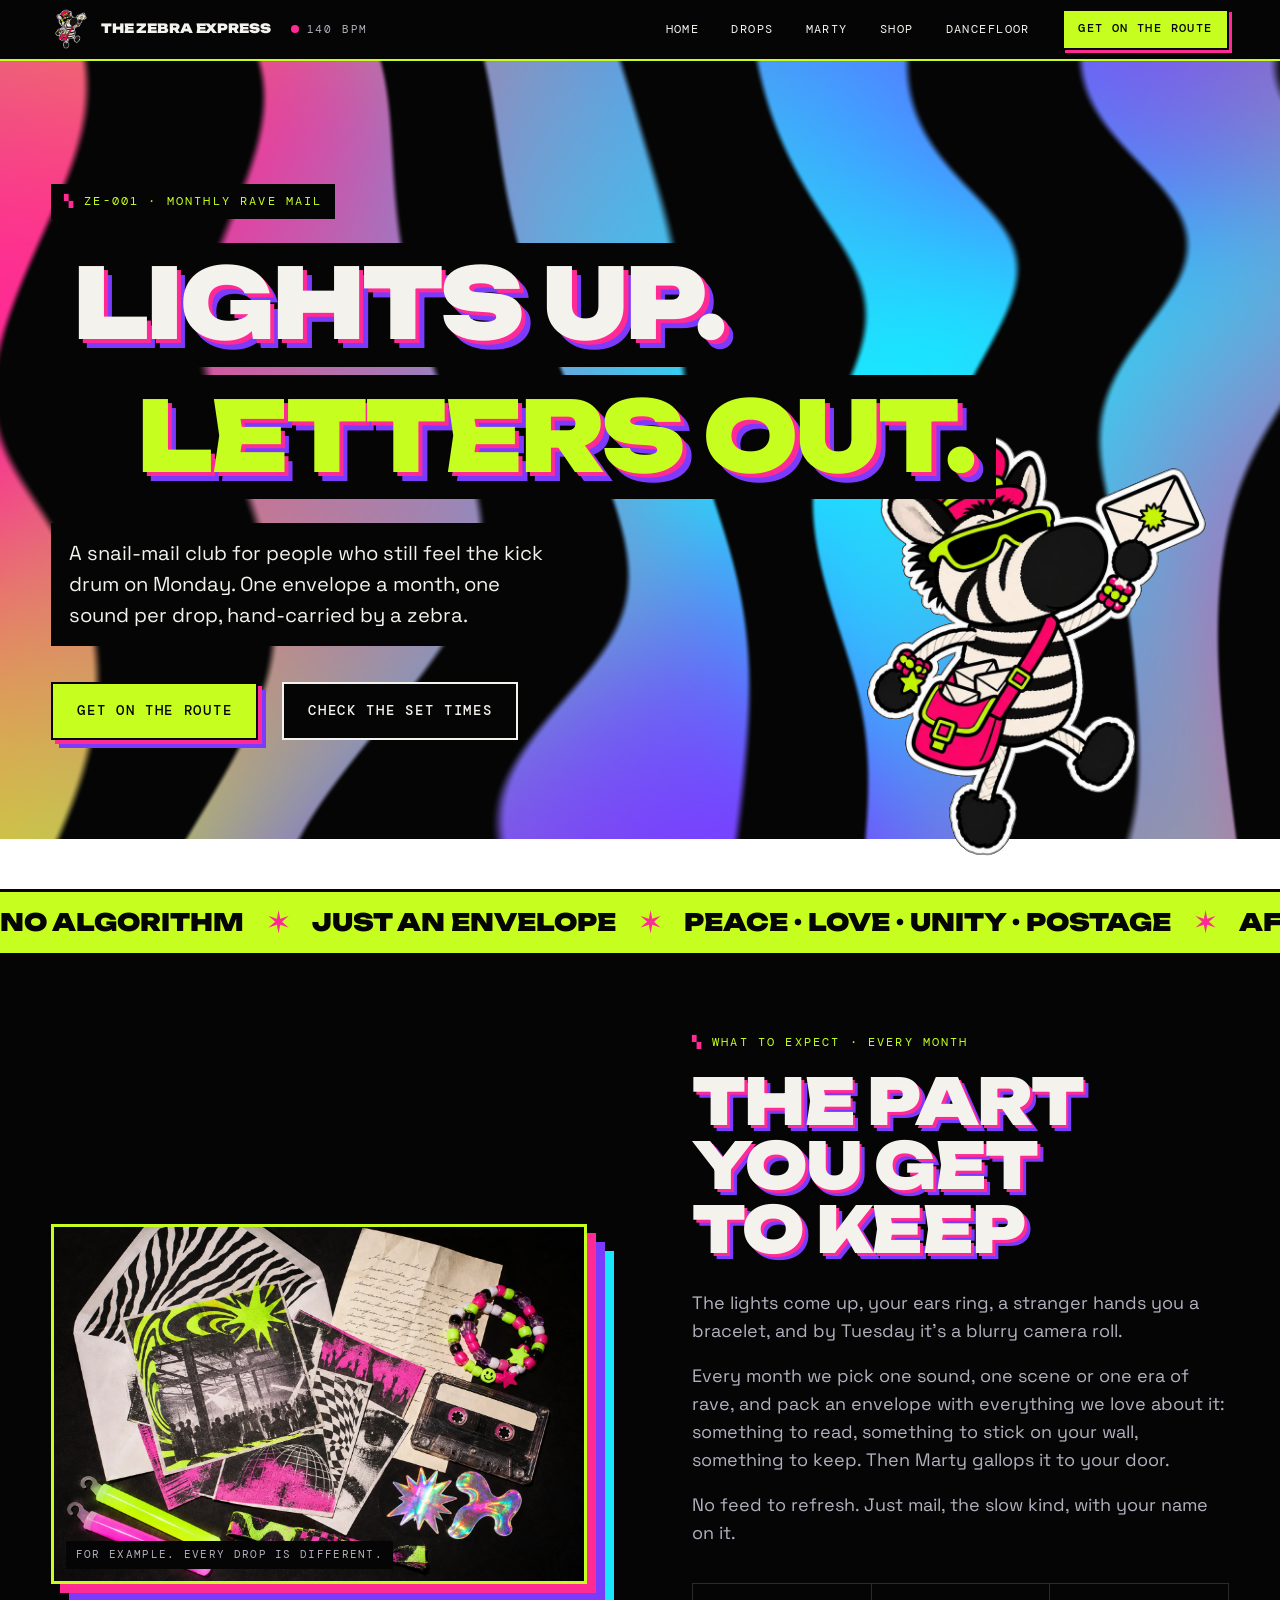
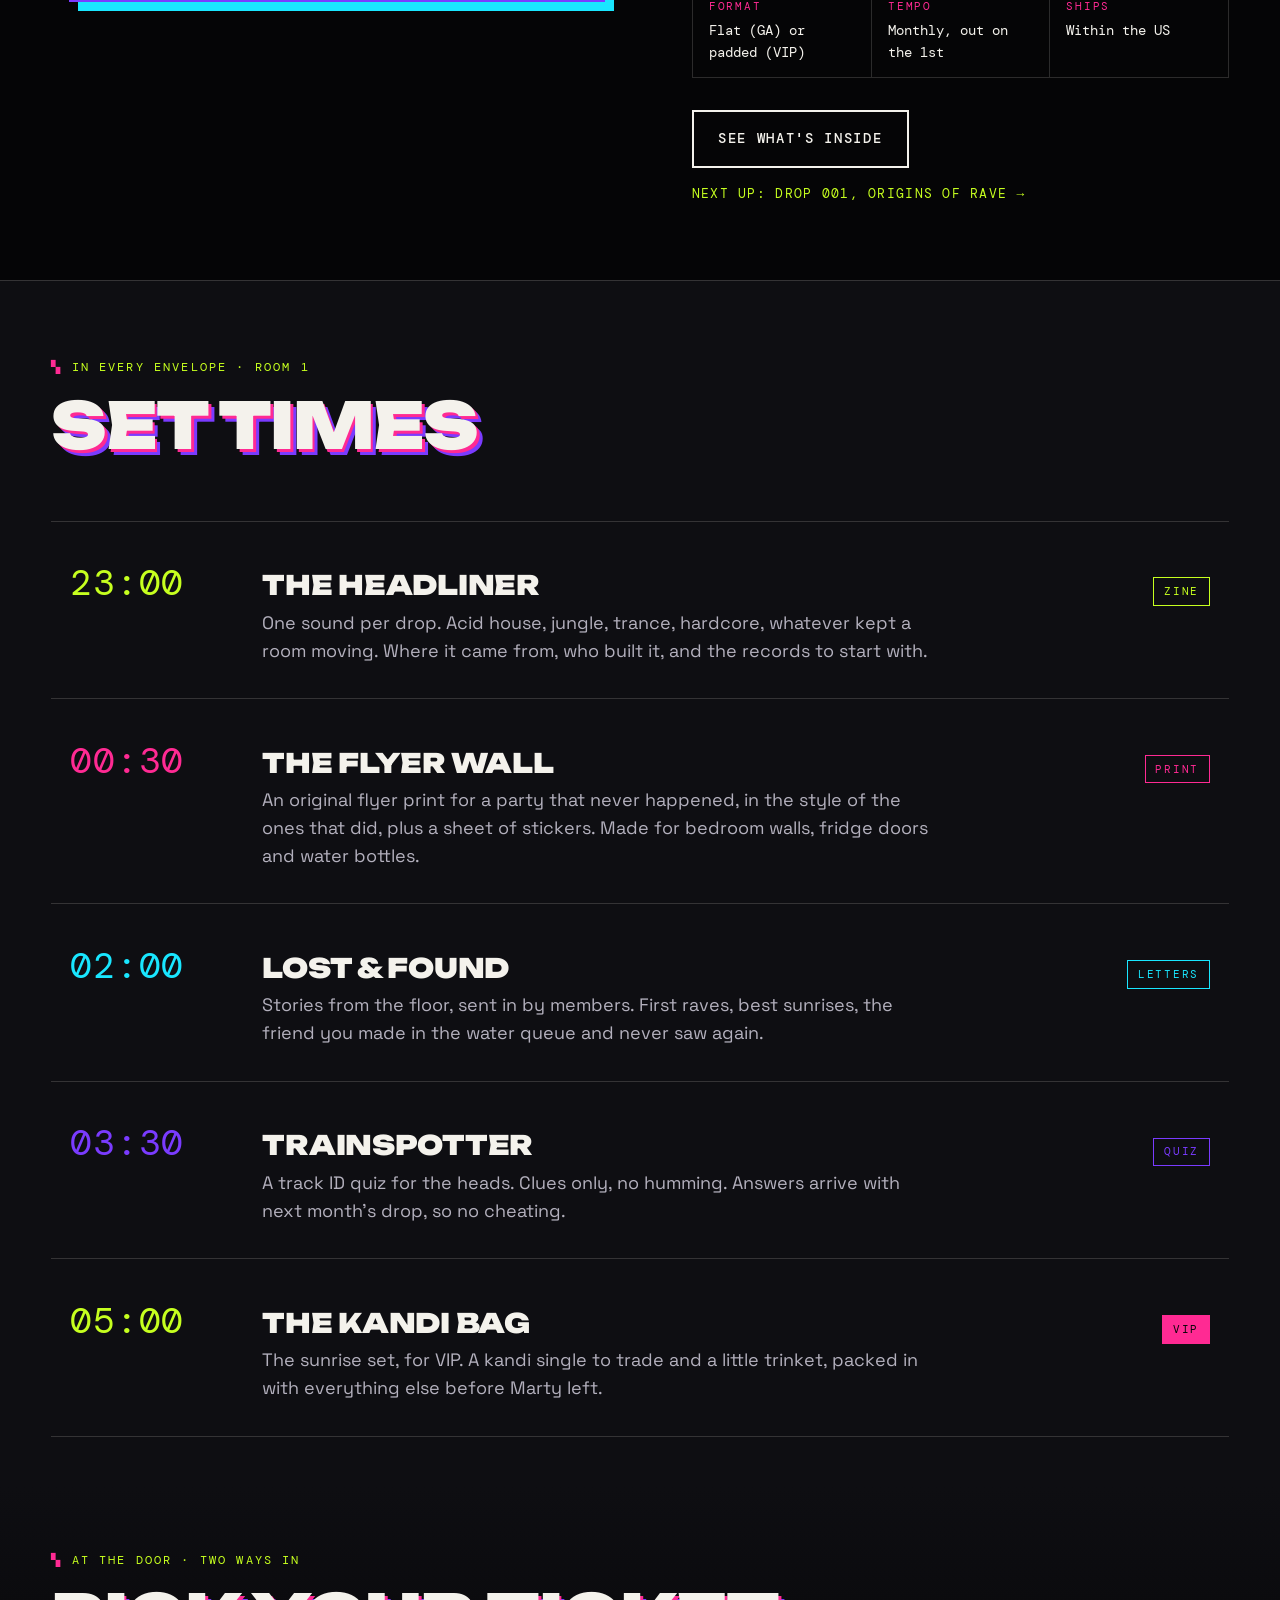
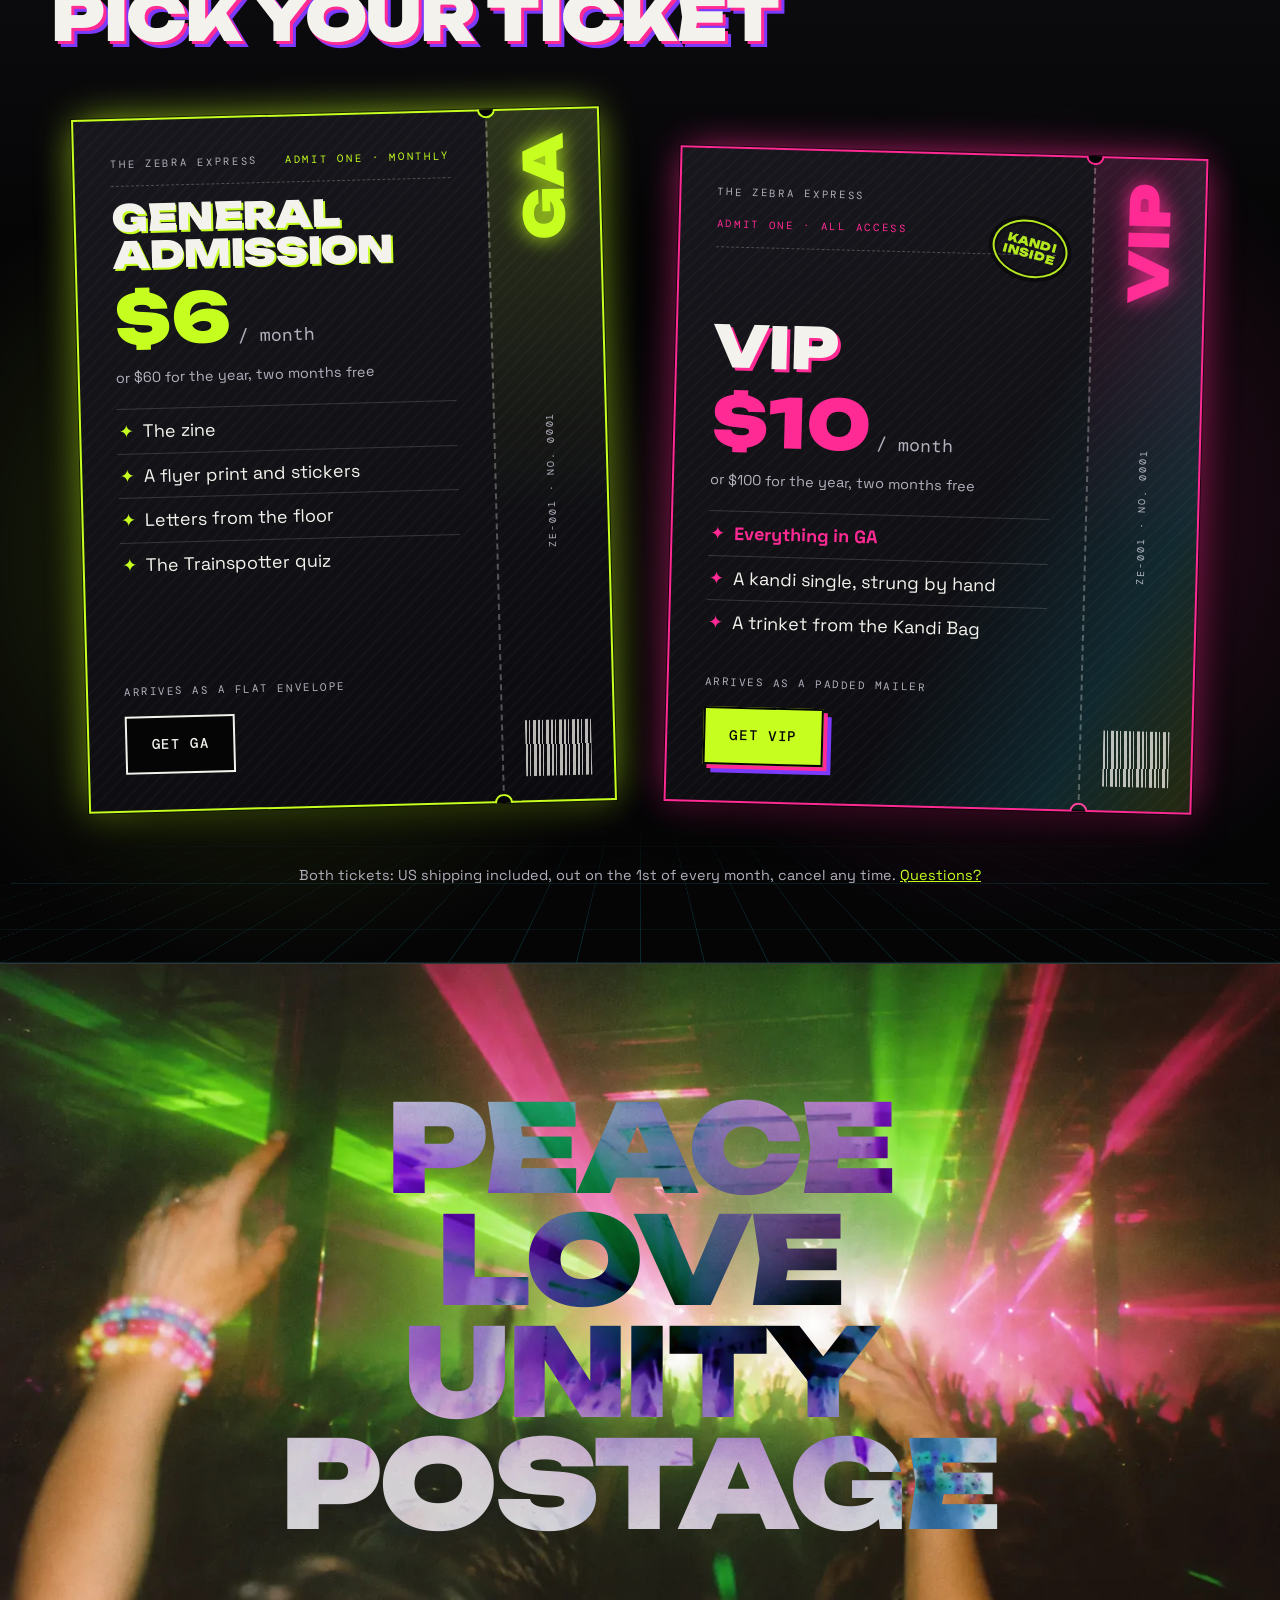
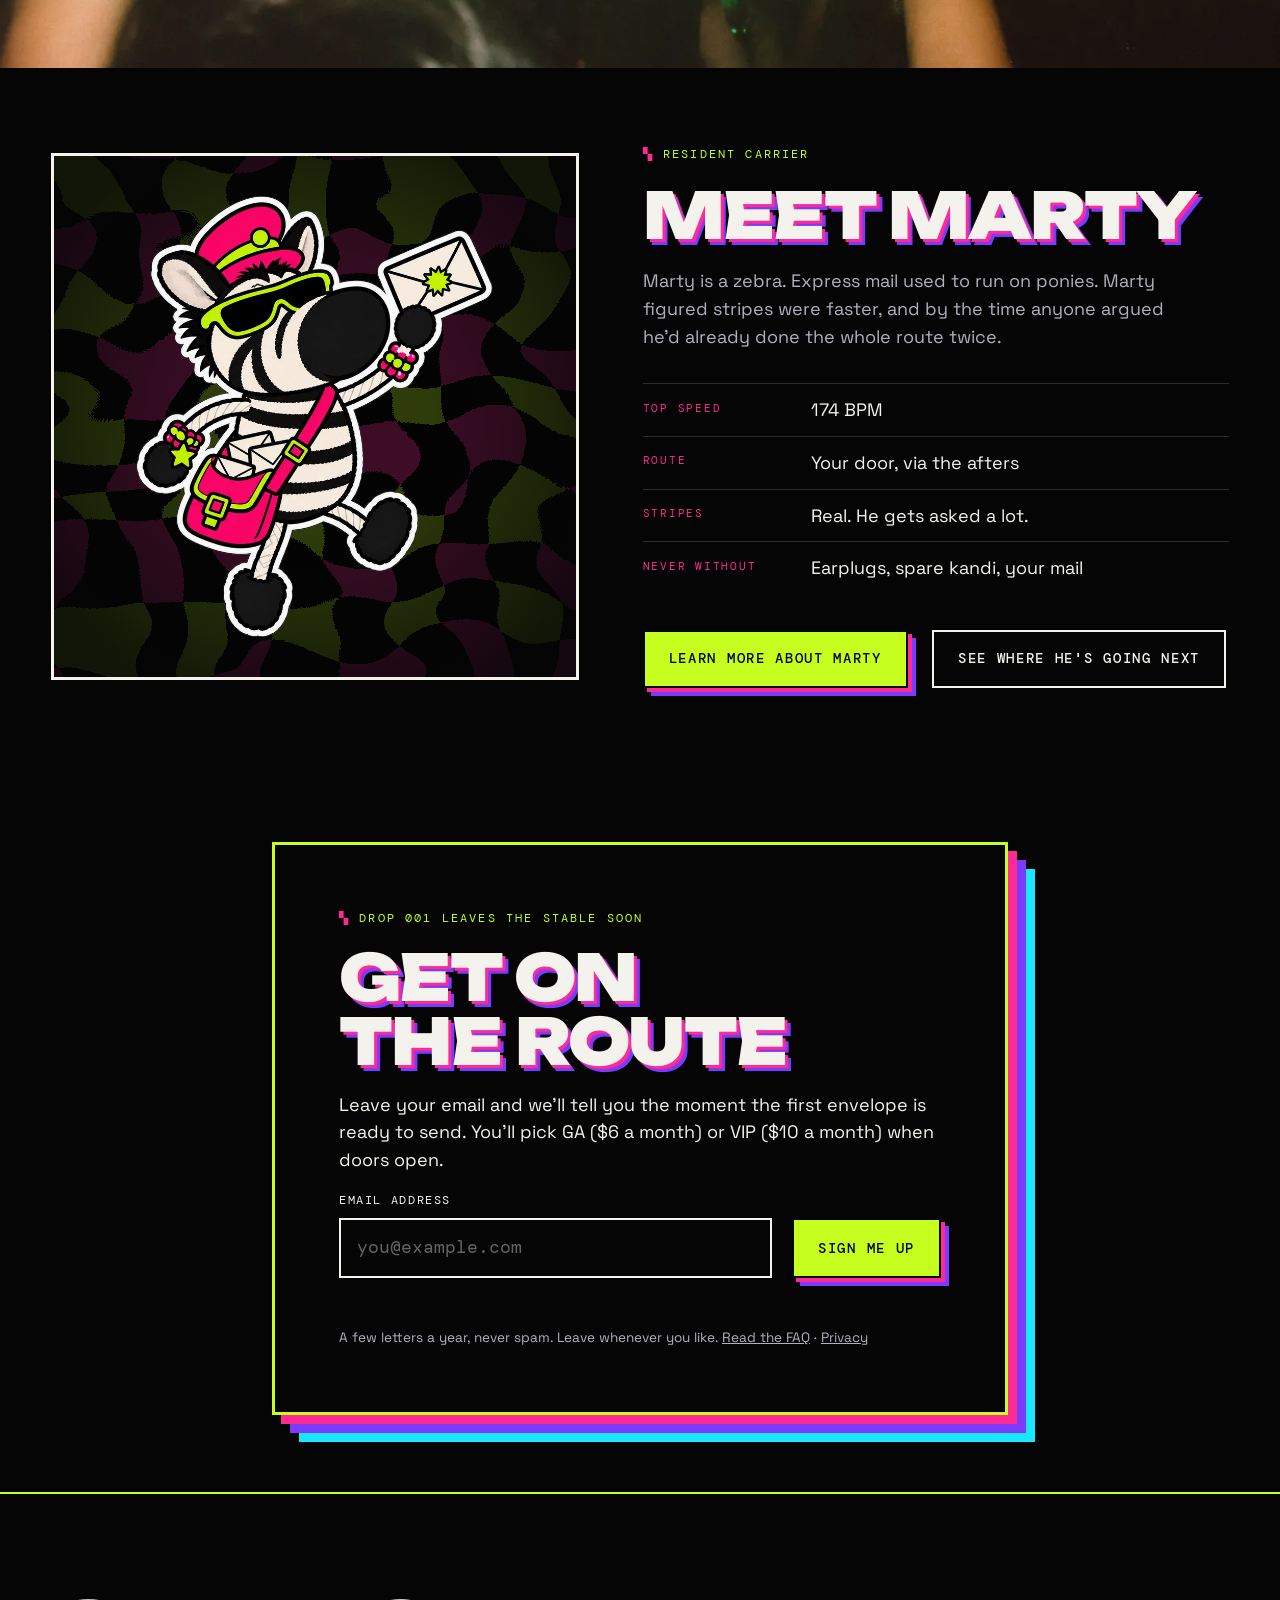
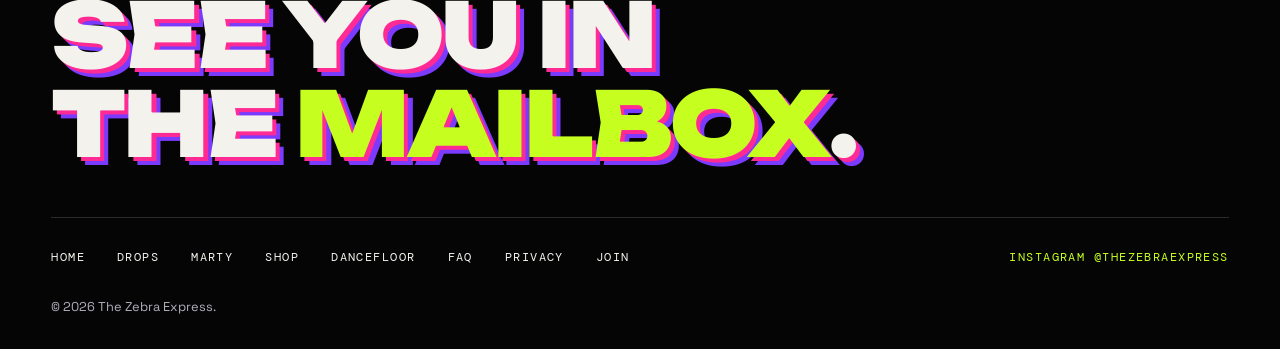
==== index.html @ 0f6b95e2 "Turn the signup box into a "You're in" card after signing up The form gives way to a confirmation wi" ====
<!DOCTYPE html>
<html lang="en">
<head>
  <meta charset="utf-8">
  <meta name="viewport" content="width=device-width, initial-scale=1">
  <title>The Zebra Express: snail mail for ravers</title>
  <meta name="description" content="The Zebra Express is a monthly snail-mail club for ravers. One sound per drop, mailed to your door by Marty the zebra.">
  <!-- Social share card. The image URL must be absolute: change the domain here if the site lives elsewhere. -->
  <meta property="og:type" content="website">
  <meta property="og:site_name" content="The Zebra Express">
  <meta property="og:title" content="The Zebra Express: the afters, in your mailbox">
  <meta property="og:description" content="The Zebra Express is a monthly snail-mail club for ravers. One sound per drop, mailed to your door by Marty the zebra.">
  <meta property="og:url" content="https://thezebraexpress.com/">
  <meta property="og:image" content="https://thezebraexpress.com/images/share.jpg">
  <meta property="og:image:width" content="1200">
  <meta property="og:image:height" content="630">
  <meta property="og:image:alt" content="The Zebra Express: snail mail for ravers. A round badge of Marty the zebra in a pink mail cap, over psychedelic stripes.">
  <meta name="twitter:card" content="summary_large_image">
  <meta name="theme-color" content="#050506">
  <link rel="icon" type="image/png" href="images/favicon.png">
  <link rel="apple-touch-icon" href="images/apple-touch-icon.png">
  <link rel="preconnect" href="https://fonts.googleapis.com">
  <link rel="preconnect" href="https://fonts.gstatic.com" crossorigin>
  <link href="https://fonts.googleapis.com/css2?family=DM+Mono:wght@400;500&family=Space+Grotesk:wght@400;500;700&family=Unbounded:wght@500;900&display=swap" rel="stylesheet">
  <link rel="stylesheet" href="styles.css">
</head>
<body>
  <a class="skip" href="#main">Skip to content</a>

  <!-- Animated warped-stripe background. Sections marked .window let it show through. -->
  <canvas id="trip" aria-hidden="true"></canvas>

  <!-- Warp filter used by the checkerboard behind Marty -->
  <svg class="defs" width="0" height="0" aria-hidden="true" focusable="false">
    <filter id="warp" x="-20%" y="-20%" width="140%" height="140%">
      <feTurbulence type="fractalNoise" baseFrequency="0.006 0.01" numOctaves="2" seed="7"/>
      <feDisplacementMap in="SourceGraphic" scale="140" xChannelSelector="R" yChannelSelector="G"/>
    </filter>
  </svg>

  <header class="site-header">
    <a class="wordmark" href="#top" aria-label="The Zebra Express, home">
      <img src="images/marty.webp" alt="" width="40" height="40">
      <span>The Zebra Express</span>
    </a>
    <p class="bpm" aria-hidden="true"><i></i>140 BPM</p>
    <nav aria-label="Main">
      <a href="index.html" aria-current="page">Home</a>
      <a href="drops.html">Drops</a>
      <a href="marty.html">Marty</a>
      <a href="shop.html">Shop</a>
      <a href="dancefloor.html">Dancefloor</a>
      <a class="btn btn--small" href="index.html#join">Get on the route</a>
    </nav>
  </header>

  <main id="main">
    <!-- HERO -->
    <section class="hero window" id="top">
      <p class="tag">ZE-001 · Monthly rave mail</p>
      <h1>
        <span class="strip">Lights up.</span>
        <span class="strip strip--acid">Letters out.</span>
      </h1>
      <p class="lede">A snail-mail club for people who still feel the kick drum on Monday. One envelope a month, one sound per drop, hand-carried by a zebra.</p>
      <div class="hero__actions">
        <a class="btn" href="#join">Get on the route</a>
        <a class="btn btn--ghost" href="#inside">Check the set times</a>
      </div>

      <div class="hero__marty" aria-hidden="true">
        <img class="echo echo--3" src="images/marty.webp" alt="" width="900" height="900">
        <img class="echo echo--2" src="images/marty.webp" alt="" width="900" height="900">
        <img class="echo echo--1" src="images/marty.webp" alt="" width="900" height="900">
        <img class="echo__top" src="images/marty.webp" alt="" width="900" height="900">
      </div>
    </section>

    <!-- TICKER -->
    <div class="ticker" aria-hidden="true">
      <div class="ticker__track">
        <span>No algorithm</span><span>Just an envelope</span><span>Peace · Love · Unity · Postage</span><span>Afters, in your mailbox</span><span>Hand-carried by zebra</span>
        <span>No algorithm</span><span>Just an envelope</span><span>Peace · Love · Unity · Postage</span><span>Afters, in your mailbox</span><span>Hand-carried by zebra</span>
      </div>
    </div>

    <!-- WHAT TO EXPECT -->
    <section class="drop" id="drop">
      <figure class="frame">
        <img src="images/hero-envelope.webp" width="1600" height="1067" loading="lazy"
             alt="An open envelope with a zebra-stripe liner spilling out rave flyers, a handwritten letter, kandi bracelets, a cassette, holographic stickers, a wristband and two glowsticks.">
        <figcaption class="frame__note">For example. Every drop is different.</figcaption>
      </figure>

      <div class="drop__copy">
        <p class="tag">What to expect · Every month</p>
        <h2>The part you get to keep</h2>
        <p>The lights come up, your ears ring, a stranger hands you a bracelet, and by Tuesday it's a blurry camera roll.</p>
        <p>Every month we pick one sound, one scene or one era of rave, and pack an envelope with everything we love about it: something to read, something to stick on your wall, something to keep. Then Marty gallops it to your door.</p>
        <p>No feed to refresh. Just mail, the slow kind, with your name on it.</p>
        <dl class="label">
          <div><dt>Format</dt><dd>Flat (GA) or padded (VIP)</dd></div>
          <div><dt>Tempo</dt><dd>Monthly, out on the 1st</dd></div>
          <div><dt>Ships</dt><dd>Within the US</dd></div>
        </dl>
        <div class="drop__links">
          <a class="btn btn--ghost" href="#inside">See what's inside</a>
          <a class="drop__next" href="drops.html">Next up: Drop 001, Origins of Rave →</a>
        </div>
      </div>
    </section>

    <!-- SET TIMES -->
    <section class="inside" id="inside">
      <div class="section-head">
        <p class="tag">In every envelope · Room 1</p>
        <h2>Set times</h2>
      </div>

      <ol class="sets">
        <li>
          <span class="sets__time">23:00</span>
          <div>
            <h3>The Headliner</h3>
            <p>One sound per drop. Acid house, jungle, trance, hardcore, whatever kept a room moving. Where it came from, who built it, and the records to start with.</p>
          </div>
          <span class="sets__kind">Zine</span>
        </li>
        <li>
          <span class="sets__time">00:30</span>
          <div>
            <h3>The Flyer Wall</h3>
            <p>An original flyer print for a party that never happened, in the style of the ones that did, plus a sheet of stickers. Made for bedroom walls, fridge doors and water bottles.</p>
          </div>
          <span class="sets__kind">Print</span>
        </li>
        <li>
          <span class="sets__time">02:00</span>
          <div>
            <h3>Lost &amp; Found</h3>
            <p>Stories from the floor, sent in by members. First raves, best sunrises, the friend you made in the water queue and never saw again.</p>
          </div>
          <span class="sets__kind">Letters</span>
        </li>
        <li>
          <span class="sets__time">03:30</span>
          <div>
            <h3>Trainspotter</h3>
            <p>A track ID quiz for the heads. Clues only, no humming. Answers arrive with next month's drop, so no cheating.</p>
          </div>
          <span class="sets__kind">Quiz</span>
        </li>
        <li>
          <span class="sets__time">05:00</span>
          <div>
            <h3>The Kandi Bag</h3>
            <p>The sunrise set, for VIP. A kandi single to trade and a little trinket, packed in with everything else before Marty left.</p>
          </div>
          <span class="sets__kind sets__kind--vip">VIP</span>
        </li>
      </ol>
    </section>

    <!-- TICKETS -->
    <section class="tickets" id="tickets">
      <div class="section-head">
        <p class="tag">At the door · Two ways in</p>
        <h2>Pick your ticket</h2>
      </div>

      <div class="tickets__list">
        <article class="ticket ticket--ga">
          <div class="ticket__main">
            <p class="ticket__head"><span>The Zebra Express</span><span>Admit one · monthly</span></p>
            <h3>General Admission</h3>
            <p class="ticket__price"><strong>$6</strong><span>/ month</span></p>
            <p class="ticket__year">or $60 for the year, two months free</p>
            <ul>
              <li>The zine</li>
              <li>A flyer print and stickers</li>
              <li>Letters from the floor</li>
              <li>The Trainspotter quiz</li>
            </ul>
            <div class="ticket__foot">
              <p class="ticket__mail">Arrives as a flat envelope</p>
              <a class="btn btn--ghost" href="#join">Get GA</a>
            </div>
          </div>
          <div class="ticket__stub" aria-hidden="true">
            <span class="ticket__tier">GA</span>
            <span class="ticket__code">ZE-001 · No. 0001</span>
            <span class="ticket__barcode"></span>
          </div>
        </article>

        <article class="ticket ticket--vip">
          <p class="ticket__stamp" aria-hidden="true">Kandi<br>inside</p>
          <div class="ticket__main">
            <p class="ticket__head"><span>The Zebra Express</span><span>Admit one · all access</span></p>
            <h3>VIP</h3>
            <p class="ticket__price"><strong>$10</strong><span>/ month</span></p>
            <p class="ticket__year">or $100 for the year, two months free</p>
            <ul>
              <li><strong>Everything in GA</strong></li>
              <li>A kandi single, strung by hand</li>
              <li>A trinket from the Kandi Bag</li>
            </ul>
            <div class="ticket__foot">
              <p class="ticket__mail">Arrives as a padded mailer</p>
              <a class="btn" href="#join">Get VIP</a>
            </div>
          </div>
          <div class="ticket__stub" aria-hidden="true">
            <span class="ticket__tier">VIP</span>
            <span class="ticket__code">ZE-001 · No. 0001</span>
            <span class="ticket__barcode"></span>
          </div>
        </article>
      </div>

      <p class="tickets__fine">Both tickets: US shipping included, out on the 1st of every month, cancel any time. <a href="faq.html">Questions?</a></p>
    </section>

    <!-- CROWD BAND -->
    <section class="band" aria-label="Peace, love, unity, postage">
      <img src="images/rave-crowd.webp" width="1600" height="1067" loading="lazy"
           alt="Hands in the air in a dark warehouse, green and magenta lasers cutting through haze.">
      <p class="band__text" aria-hidden="true">Peace<br>Love<br>Unity<br>Postage</p>
    </section>

    <!-- MARTY -->
    <section class="marty" id="marty">
      <div class="marty__art">
        <img src="images/marty.webp" width="900" height="900" loading="lazy"
             alt="Marty, a cartoon zebra in a pink mail carrier cap and green rave sunglasses, dancing with a satchel full of envelopes and holding one up.">
      </div>
      <div class="marty__copy">
        <p class="tag">Resident carrier</p>
        <h2>Meet Marty</h2>
        <p>Marty is a zebra. Express mail used to run on ponies. Marty figured stripes were faster, and by the time anyone argued he'd already done the whole route twice.</p>
        <dl class="specs">
          <div><dt>Top speed</dt><dd>174 BPM</dd></div>
          <div><dt>Route</dt><dd>Your door, via the afters</dd></div>
          <div><dt>Stripes</dt><dd>Real. He gets asked a lot.</dd></div>
          <div><dt>Never without</dt><dd>Earplugs, spare kandi, your mail</dd></div>
        </dl>
        <div class="marty__more">
          <a class="btn" href="marty.html">Learn more about Marty</a>
          <a class="btn btn--ghost" href="marty.html#tour">See where he's going next</a>
        </div>
      </div>
    </section>

    <!-- JOIN -->
    <section class="join window" id="join">
      <div class="join__card">
        <div class="join__ask" id="join-ask">
          <p class="tag">Drop 001 leaves the stable soon</p>
          <h2>Get on the route</h2>
          <p>Leave your email and we'll tell you the moment the first envelope is ready to send. You'll pick GA ($6 a month) or VIP ($10 a month) when doors open.</p>

          <form class="signup" id="signup" novalidate>
            <label for="email">Email address</label>
            <div class="signup__row">
              <input id="email" name="email" type="email" autocomplete="email" placeholder="you@example.com" required aria-describedby="signup-note signup-msg">
              <button class="btn" type="submit">Sign me up</button>
            </div>
            <p class="signup__msg" id="signup-msg" role="status" aria-live="polite"></p>
            <p class="signup__note" id="signup-note">A few letters a year, never spam. Leave whenever you like. <a href="faq.html">Read the FAQ</a> · <a href="#privacy" data-modal="privacy">Privacy</a></p>
          </form>
        </div>

        <!-- Shown instead of the form once someone signs up -->
        <div class="join__done" id="join-done" hidden>
          <p class="tag">Guest list confirmed</p>
          <h2 tabindex="-1">You're in.</h2>
          <div class="join__party">
            <div class="flipbook">
              <div class="flipbook__frames" role="img" aria-label="Cartoon Marty doing a happy shuffle"></div>
            </div>
            <div class="join__hype">
              <p>Marty's already dancing about it. You're on the route for Drop 001: <strong>Origins of Rave</strong>.</p>
              <p>Doors open soon. When subscriptions go live you'll be the first to know, before anyone else gets the link. Keep an eye on your inbox, and on <a href="https://www.instagram.com/thezebraexpress/" rel="noopener" target="_blank">@thezebraexpress</a> for sneak peeks.</p>
              <p class="join__next"><a href="drops.html">See what's dropping →</a></p>
            </div>
          </div>
        </div>
      </div>
    </section>
  </main>

  <footer class="site-footer">
    <p class="footer__big">See you in the <span class="hl">mailbox</span>.</p>
    <nav aria-label="Footer">
      <a href="index.html" aria-current="page">Home</a>
      <a href="drops.html">Drops</a>
      <a href="marty.html">Marty</a>
      <a href="shop.html">Shop</a>
      <a href="dancefloor.html">Dancefloor</a>
      <a href="faq.html">FAQ</a>
      <a href="#privacy" data-modal="privacy">Privacy</a>
      <a href="index.html#join">Join</a>
      <a class="footer__ig" href="https://www.instagram.com/thezebraexpress/" rel="noopener" target="_blank">Instagram @thezebraexpress</a>
    </nav>
    <p class="footer__fine">© 2026 The Zebra Express.</p>
  </footer>

  <script src="script.js"></script>
</body>
</html>
---- styles.css ----
:root {
  --ink: #050506;
  --ink-2: #0e0e12;
  --white: #f4f2ec;
  --dim: #b3b0bd;
  --acid: #c6ff1f;
  --pink: #ff2a93;
  --uv: #7a3bff;
  --cyan: #19e6ff;
  --line: rgba(244, 242, 236, 0.16);

  --display: "Unbounded", "Arial Black", sans-serif;
  --body: "Space Grotesk", system-ui, sans-serif;
  --mono: "DM Mono", ui-monospace, monospace;

  --pad: clamp(1.25rem, 4vw, 3.5rem);
  --section-y: clamp(3rem, 6vw, 5rem); /* top and bottom space inside each section */
  --beat: 0.4286s; /* one beat at 140 BPM */
  --echo: 0.045em 0.045em 0 var(--pink), 0.09em 0.09em 0 var(--uv);
}

*, *::before, *::after { box-sizing: border-box; }

html {
  scroll-behavior: smooth;
  scroll-padding-top: 4.5rem; /* keep anchored sections clear of the sticky header */
  overflow-x: clip;
  background: var(--ink);
  /* No rubber-band bounce past the top or bottom: it would slide the page away and show
     the fixed stripes behind the header and footer. */
  overscroll-behavior-y: none;
}

body {
  margin: 0;
  color: var(--white);
  font-family: var(--body);
  font-size: clamp(1rem, 0.95rem + 0.25vw, 1.125rem);
  line-height: 1.55;
  -webkit-font-smoothing: antialiased;
  overscroll-behavior-y: none;
  /* No overflow here: it would turn body into a scroll box and stop the header sticking.
     Sideways overflow is clipped on html instead. */
}

img { display: block; max-width: 100%; height: auto; }

h1, h2, h3 {
  font-family: var(--display);
  font-weight: 900;
  text-transform: uppercase;
  line-height: 1;
  margin: 0;
}

h1 { font-size: clamp(1.9rem, 7.6vw, 7.75rem); letter-spacing: -0.03em; }
h2 {
  font-size: clamp(1.9rem, 5vw, 4.25rem);
  letter-spacing: -0.025em;
  text-shadow: var(--echo);
  text-wrap: balance;
}
h3 { font-size: clamp(1.1rem, 2.1vw, 1.75rem); letter-spacing: -0.01em; }

p { margin: 0; }
a { color: inherit; }

:focus-visible { outline: 3px solid var(--cyan); outline-offset: 3px; }

.hl { color: var(--acid); }

.tag {
  font-family: var(--mono);
  font-size: 0.75rem;
  letter-spacing: 0.18em;
  text-transform: uppercase;
  color: var(--acid);
}
.tag::before { content: "▚ "; color: var(--pink); }

.skip {
  position: absolute;
  left: -999px;
  top: 0.5rem;
  background: var(--acid);
  color: var(--ink);
  padding: 0.6rem 1rem;
  z-index: 100;
}
.skip:focus { left: 0.5rem; }

.defs { position: absolute; }

/* ---------- Animated background ---------- */

#trip {
  position: fixed;
  inset: 0;
  width: 100%;
  height: 100%;
  z-index: -1;
  /* shown until WebGL paints, and if it can't */
  background:
    repeating-linear-gradient(115deg, var(--ink) 0 38px, transparent 38px 76px),
    linear-gradient(135deg, var(--acid), var(--pink) 45%, var(--uv) 75%, var(--cyan));
}

/* Solid sections cover the background; .window sections let it through */
.drop, .inside, .marty, .site-footer { background: var(--ink); }

/* ---------- Buttons ---------- */

.btn {
  display: inline-block;
  font-family: var(--mono);
  font-weight: 500;
  font-size: 0.88rem;
  letter-spacing: 0.12em;
  text-transform: uppercase;
  text-decoration: none;
  color: var(--ink);
  background: var(--acid);
  border: 2px solid var(--ink);
  border-radius: 0;
  padding: 1rem 1.5rem;
  box-shadow: 4px 4px 0 var(--pink), 8px 8px 0 var(--uv);
  cursor: pointer;
  transition: transform 0.12s ease, box-shadow 0.12s ease;
}
.btn:hover { transform: translate(-2px, -2px); box-shadow: 6px 6px 0 var(--pink), 12px 12px 0 var(--uv), 18px 18px 0 var(--cyan); }
.btn:active { transform: translate(4px, 4px); box-shadow: 2px 2px 0 var(--pink); }
.btn--small { white-space: nowrap; padding: 0.6rem 0.9rem; font-size: 0.72rem; box-shadow: 3px 3px 0 var(--pink); }
.btn--small:hover { box-shadow: 4px 4px 0 var(--pink), 8px 8px 0 var(--uv); }
.btn--ghost { background: var(--ink); color: var(--white); border-color: var(--white); box-shadow: none; }
.btn--ghost:hover { background: var(--white); color: var(--ink); box-shadow: 6px 6px 0 var(--pink); }

/* ---------- Header ---------- */

.site-header {
  position: sticky;
  top: 0;
  z-index: 50;
  display: flex;
  align-items: center;
  gap: 1.25rem;
  padding: 0.55rem var(--pad);
  background: var(--ink);
  border-bottom: 2px solid var(--acid);
}

.wordmark {
  display: flex;
  align-items: center;
  gap: 0.6rem;
  text-decoration: none;
  font-family: var(--display);
  font-weight: 900;
  font-size: 0.8rem;
  letter-spacing: -0.01em;
  text-transform: uppercase;
  white-space: nowrap;
}
.wordmark img { width: 40px; height: 40px; }

.bpm {
  display: flex;
  align-items: center;
  gap: 0.5rem;
  font-family: var(--mono);
  font-size: 0.7rem;
  letter-spacing: 0.16em;
  color: var(--dim);
}
.bpm i {
  width: 8px;
  height: 8px;
  border-radius: 50%;
  background: var(--pink);
  animation: kick var(--beat) ease-out infinite;
}
@keyframes kick {
  0% { transform: scale(1.7); background: var(--acid); }
  100% { transform: scale(1); background: var(--pink); }
}

.site-header nav {
  display: flex;
  align-items: center;
  gap: clamp(0.9rem, 2.5vw, 2rem);
  margin-left: auto;
  font-family: var(--mono);
  font-size: 0.75rem;
  letter-spacing: 0.12em;
  text-transform: uppercase;
}
.site-header nav a:not(.btn) { text-decoration: none; padding: 0.5rem 0; white-space: nowrap; }
@media (max-width: 1000px) { .site-header nav a:not(.btn) { display: none; } }

.site-header nav .nav__menu-only { display: none; }

/* Phone and tablet menu. script.js builds the button and panel from the header's own links. */
.nav-toggle {
  display: none;
  flex: none;
  flex-direction: column;
  align-items: center;
  justify-content: center;
  gap: 5px;
  width: 44px;
  height: 44px;
  padding: 0;
  background: var(--ink);
  border: 2px solid var(--white);
  cursor: pointer;
}
.nav-toggle span { width: 20px; height: 2px; background: var(--white); transition: transform 0.2s ease, opacity 0.2s ease; }
.nav-toggle:focus-visible { outline: 3px solid var(--acid); outline-offset: 3px; }
.is-open .nav-toggle { border-color: var(--acid); }
.is-open .nav-toggle span { background: var(--acid); }
.is-open .nav-toggle span:nth-child(1) { transform: translateY(7px) rotate(45deg); }
.is-open .nav-toggle span:nth-child(2) { opacity: 0; }
.is-open .nav-toggle span:nth-child(3) { transform: translateY(-7px) rotate(-45deg); }
.site-menu {
  position: absolute;
  top: 100%;
  left: 0;
  right: 0;
  display: none;
  flex-direction: column;
  max-height: calc(100vh - 4rem);
  max-height: calc(100dvh - 4rem);
  overflow-y: auto;
  padding: 0.5rem var(--pad) 1.5rem;
  background: var(--ink);
  border-top: 1px solid var(--line);
  border-bottom: 2px solid var(--acid);
  box-shadow: 0 1.5rem 3rem rgb(0 0 0 / 0.6);
}
.site-menu a {
  padding: 1rem 0;
  border-bottom: 1px solid var(--line);
  font-family: var(--display);
  font-weight: 900;
  font-size: 1.25rem;
  text-transform: uppercase;
  text-decoration: none;
}
.site-menu a:hover, .site-menu a:focus-visible { color: var(--acid); }
.site-menu a[aria-current="page"] { color: var(--pink); }
@media (max-width: 1000px) {
  .nav-toggle { display: inline-flex; }
  .is-open .site-menu { display: flex; }
}
@media (prefers-reduced-motion: reduce) { .nav-toggle span { transition: none; } }

@media (max-width: 1150px) { .bpm { display: none; } .site-header nav { gap: clamp(0.8rem, 1.6vw, 2rem); } }
.site-header nav a:not(.btn):hover { color: var(--acid); }

/* ---------- Hero ---------- */

.hero {
  position: relative;
  min-height: min(92vh, 60rem);
  display: flex;
  flex-direction: column;
  justify-content: center;
  align-items: flex-start;
  gap: 1.5rem;
  padding: clamp(3rem, 7vw, 6rem) var(--pad) clamp(4rem, 9vw, 8rem);
  overflow: hidden;
}

.hero > .tag,
.lede {
  background: var(--ink);
  padding: 0.5rem 0.8rem;
}
.hero > * { position: relative; z-index: 2; }

.strip {
  display: table;
  background: var(--ink);
  color: var(--white);
  padding: 0.12em 0.22em 0.16em;
  text-shadow: var(--echo);
}
.strip + .strip { margin-top: 0.08em; }
.strip--acid { color: var(--acid); margin-left: clamp(0rem, 5vw, 5rem); }

.lede { max-width: 33rem; font-size: 1.12em; padding: 0.9rem 1.1rem; }

.hero__actions { display: flex; flex-wrap: wrap; align-items: center; gap: 1.5rem; margin-top: 0.75rem; }

.hero__marty {
  position: absolute !important;
  z-index: 1 !important;
  right: clamp(-2rem, 2vw, 3rem);
  bottom: clamp(-1rem, 2vw, 3rem);
  width: clamp(13rem, 34vw, 31rem);
  aspect-ratio: 1;
  animation: bob calc(var(--beat) * 4) ease-in-out infinite;
}
.hero__marty img { position: absolute; inset: 0; width: 100%; height: 100%; }
.echo { opacity: 0.9; mix-blend-mode: screen; }
.echo--1 { filter: hue-rotate(70deg) saturate(2); animation: trail1 calc(var(--beat) * 8) ease-in-out infinite; }
.echo--2 { filter: hue-rotate(160deg) saturate(2); animation: trail2 calc(var(--beat) * 8) ease-in-out infinite; }
.echo--3 { filter: hue-rotate(250deg) saturate(2); animation: trail3 calc(var(--beat) * 8) ease-in-out infinite; }
@keyframes bob { 50% { transform: translateY(-2.5%) rotate(-2deg); } }
@keyframes trail1 { 0%, 100% { transform: translate(-3%, 1%); } 50% { transform: translate(-6%, 2%); } }
@keyframes trail2 { 0%, 100% { transform: translate(-6%, 2%); } 50% { transform: translate(-12%, 4%); } }
@keyframes trail3 { 0%, 100% { transform: translate(-9%, 3%); } 50% { transform: translate(-18%, 6%); } }

/* ---------- Ticker ---------- */

.ticker {
  position: relative;
  z-index: 3;
  background: var(--acid);
  color: var(--ink);
  border-block: 3px solid var(--ink);
  overflow: hidden;
}
.ticker__track { display: flex; width: max-content; animation: slide 30s linear infinite; }
.ticker span {
  font-family: var(--display);
  font-weight: 900;
  font-size: clamp(0.95rem, 1.9vw, 1.5rem);
  text-transform: uppercase;
  padding: 0.75rem 0;
  white-space: nowrap;
}
.ticker span::after { content: "✶"; margin: 0 1.5rem; color: var(--pink); }
@keyframes slide { to { transform: translateX(-50%); } }

/* ---------- Drop ---------- */

.drop {
  display: grid;
  grid-template-columns: minmax(0, 1.05fr) minmax(0, 1fr);
  align-items: center;
  gap: clamp(3rem, 6vw, 6rem);
  padding: var(--section-y) var(--pad);
}

.frame {
  margin: 0 28px 28px 0;
  border: 3px solid var(--acid);
  box-shadow: 9px 9px 0 var(--pink), 18px 18px 0 var(--uv), 27px 27px 0 var(--cyan);
  transition: box-shadow 0.3s ease;
}
.frame:hover { box-shadow: 12px 12px 0 var(--cyan), 24px 24px 0 var(--pink), 36px 36px 0 var(--uv); }
.frame img { width: 100%; }

.drop__copy > * + * { margin-top: 1.1rem; }
.drop__copy h2 { margin-bottom: 1.75rem; }
.drop__copy > p:not(.tag) { max-width: 34rem; color: var(--dim); }

.label {
  display: grid;
  grid-template-columns: repeat(3, minmax(0, 1fr));
  margin: 2.25rem 0 0;
  border: 1px solid var(--line);
}
.label div { padding: 0.85rem 1rem; }
.label div + div { border-left: 1px solid var(--line); }
.label dt, .specs dt {
  font-family: var(--mono);
  font-size: 0.68rem;
  letter-spacing: 0.16em;
  text-transform: uppercase;
  color: var(--pink);
}
.label dd { margin: 0.25rem 0 0; font-family: var(--mono); font-size: 0.9rem; }

/* ---------- Set times ---------- */

.inside {
  padding: var(--section-y) var(--pad);
  background: var(--ink-2);
  border-block: 1px solid var(--line);
}

.section-head > * + * { margin-top: 1rem; }
.section-head { margin-bottom: clamp(2.25rem, 5vw, 4rem); }

.sets { list-style: none; margin: 0; padding: 0; }
.sets li {
  position: relative;
  display: grid;
  grid-template-columns: clamp(4.5rem, 12vw, 10rem) minmax(0, 1fr) auto;
  gap: clamp(1rem, 3vw, 3rem);
  align-items: baseline;
  padding: clamp(1.4rem, 3vw, 2.1rem) clamp(0.5rem, 1.5vw, 1.25rem);
  border-top: 1px solid var(--line);
  transition: background 0.15s ease, color 0.15s ease;
}
.sets li:last-child { border-bottom: 1px solid var(--line); }
.sets li:nth-child(5n + 1) { --row: var(--acid); }
.sets li:nth-child(5n + 2) { --row: var(--pink); }
.sets li:nth-child(5n + 3) { --row: var(--cyan); }
.sets li:nth-child(5n + 4) { --row: var(--uv); }
.sets li:nth-child(5n + 5) { --row: var(--acid); }

.sets__time {
  font-family: var(--mono);
  font-size: clamp(1.2rem, 3vw, 2.25rem);
  color: var(--row);
  letter-spacing: 0.02em;
}
.sets p { margin-top: 0.6rem; max-width: 42rem; color: var(--dim); }
.sets__kind {
  font-family: var(--mono);
  font-size: 0.68rem;
  letter-spacing: 0.16em;
  text-transform: uppercase;
  border: 1px solid currentColor;
  padding: 0.3rem 0.6rem;
  color: var(--row);
}

.sets li:hover { background: var(--row); color: var(--ink); }
.sets li:hover :is(.sets__time, .sets__kind, p) { color: var(--ink); }
.sets li:nth-child(5n + 4):hover,
.sets li:nth-child(5n + 4):hover :is(.sets__time, .sets__kind, p) { color: var(--white); }

/* ---------- Crowd band ---------- */

.band {
  position: relative;
  height: clamp(22rem, 62vw, 44rem);
  overflow: hidden;
  background: var(--ink);
}
.band img {
  width: 100%;
  height: 100%;
  object-fit: cover;
  animation: hue 24s linear infinite;
}
@keyframes hue { to { filter: hue-rotate(360deg); } }
.band__text {
  position: absolute;
  inset: 0;
  display: grid;
  place-content: center;
  font-family: var(--display);
  font-weight: 900;
  font-size: clamp(2.2rem, 9.5vw, 9rem);
  line-height: 0.92;
  letter-spacing: -0.03em;
  text-transform: uppercase;
  text-align: center;
  color: var(--white);
  mix-blend-mode: difference;
}

/* ---------- Marty ---------- */

.marty {
  display: grid;
  grid-template-columns: minmax(0, 0.9fr) minmax(0, 1fr);
  align-items: center;
  gap: clamp(2rem, 5vw, 5rem);
  padding: var(--section-y) var(--pad);
}

.marty__art {
  position: relative;
  aspect-ratio: 1;
  display: grid;
  place-items: center;
  overflow: hidden;
  border: 3px solid var(--white);
  background: var(--ink);
}
/* The warped checkerboard behind him, kept quiet so Marty does the talking */
.marty__art::before {
  content: "";
  position: absolute;
  inset: -30%;
  background: conic-gradient(var(--ink) 25%, var(--acid) 0 50%, var(--ink) 0 75%, var(--pink) 0) 0 0 / 110px 110px;
  filter: url(#warp);
  opacity: 0.22;
  animation: drift 90s linear infinite;
}
.marty__art::after {
  content: "";
  position: absolute;
  inset: 0;
  background: radial-gradient(circle at 50% 50%, transparent 30%, rgb(5 5 6 / 0.7) 85%);
  pointer-events: none;
}
@keyframes drift { to { transform: rotate(360deg); } }
.marty__art img { position: relative; z-index: 1; width: 88%; transition: transform 0.4s cubic-bezier(0.3, 1.6, 0.5, 1); }
.marty__art:hover img { transform: rotate(-5deg) scale(1.05); }

.marty__copy > * + * { margin-top: 1.25rem; }
.marty__copy > p:not(.tag) { max-width: 34rem; color: var(--dim); }

.specs { margin: 2rem 0 0; }
.specs div {
  display: grid;
  grid-template-columns: 9.5rem minmax(0, 1fr);
  gap: 1rem;
  padding: 0.75rem 0;
  border-top: 1px solid var(--line);
}
.specs dt { padding-top: 0.35em; }
.specs dd { margin: 0; }

/* ---------- Join ---------- */

.join { padding: var(--section-y) var(--pad); }

.join__card {
  max-width: 46rem;
  margin: 0 auto;
  background: var(--ink);
  border: 3px solid var(--acid);
  box-shadow: 9px 9px 0 var(--pink), 18px 18px 0 var(--uv), 27px 27px 0 var(--cyan);
  padding: clamp(1.75rem, 5vw, 4rem);
}
.join__card > * + * { margin-top: 1.1rem; }
.join__card > p:not(.tag) { color: var(--dim); max-width: 32rem; }

.signup { margin-top: 2rem; }
.signup label {
  display: block;
  font-family: var(--mono);
  font-size: 0.72rem;
  letter-spacing: 0.14em;
  text-transform: uppercase;
  margin-bottom: 0.5rem;
}
.signup__row { display: flex; flex-wrap: wrap; gap: 1.25rem; }
.signup input {
  flex: 1 1 16rem;
  min-width: 0;
  font: inherit;
  font-family: var(--mono);
  color: var(--white);
  background: transparent;
  border: 2px solid var(--white);
  border-radius: 0;
  padding: 0.9rem 1rem;
}
.signup input::placeholder { color: rgba(244, 242, 236, 0.4); }
.signup input:focus-visible { border-color: var(--cyan); }
.signup input[aria-invalid="true"] { border-color: var(--pink); }
.signup__msg { min-height: 1.5em; margin-top: 1.1rem; font-weight: 500; color: var(--acid); }
.signup__msg.is-error { color: var(--pink); }
.signup__note { margin-top: 0.25rem; font-size: 0.85rem; color: var(--dim); }

/* ---------- Footer ---------- */

.site-footer {
  padding: clamp(3.5rem, 8vw, 6rem) var(--pad) 2rem;
  border-top: 2px solid var(--acid);
}
.footer__big {
  font-family: var(--display);
  font-weight: 900;
  font-size: clamp(1.9rem, 7vw, 6.5rem);
  line-height: 1;
  letter-spacing: -0.03em;
  text-transform: uppercase;
  text-shadow: var(--echo);
  text-wrap: balance;
}
.site-footer nav {
  display: flex;
  flex-wrap: wrap;
  gap: 0.5rem 2rem;
  margin-top: 3rem;
  padding-top: 1.5rem;
  border-top: 1px solid var(--line);
  font-family: var(--mono);
  font-size: 0.75rem;
  letter-spacing: 0.12em;
  text-transform: uppercase;
}
.site-footer nav a { text-decoration: none; padding: 0.4rem 0; }
.site-footer nav a:hover { color: var(--acid); }
.footer__fine { margin-top: 1.5rem; font-size: 0.8rem; color: var(--dim); }

/* ---------- Responsive ---------- */

@media (max-width: 860px) {
  .drop, .marty { grid-template-columns: minmax(0, 1fr); }
  .site-header nav a:not(.btn), .bpm { display: none; }
  .hero { justify-content: flex-start; padding-bottom: clamp(15rem, 62vw, 24rem); }
  .hero__marty { width: clamp(14rem, 62vw, 22rem); right: 0; bottom: 0; }
  .strip--acid { margin-left: 0; }
  .frame { margin: 0 20px 20px 0; box-shadow: 6px 6px 0 var(--pink), 12px 12px 0 var(--uv), 18px 18px 0 var(--cyan); }
  .join__card { box-shadow: 6px 6px 0 var(--pink), 12px 12px 0 var(--uv); margin-right: 12px; }
  .marty__art { max-width: 26rem; }
  .sets li { grid-template-columns: 4.25rem minmax(0, 1fr); }
  .sets__kind { grid-column: 2; justify-self: start; }
}

@media (max-width: 480px) {
  .site-header { gap: 0.6rem; }
  .wordmark { white-space: normal; line-height: 1.05; font-size: 0.66rem; gap: 0.4rem; }
  .wordmark img { width: 34px; height: 34px; }
  .wordmark span { max-width: 4.6rem; }
  .btn--small { padding: 0.55rem 0.6rem; letter-spacing: 0.06em; }
  .specs div { grid-template-columns: minmax(0, 1fr); gap: 0.15rem; }
  .label { grid-template-columns: minmax(0, 1fr); }
  .label div + div { border-left: 0; border-top: 1px solid var(--line); }
  .signup .btn { width: 100%; }
  /* hero on phones: a smaller tag, smaller buttons stacked on the left, and Marty dancing beside them */
  .hero { min-height: 0; padding-bottom: 2.5rem; }
  .hero > .tag { font-size: 0.62rem; letter-spacing: 0.12em; }
  .hero__actions { flex-direction: column; align-items: flex-start; gap: 1rem; max-width: 58%; }
  .hero__actions .btn { padding: 0.75rem 0.95rem; font-size: 0.74rem; letter-spacing: 0.08em; box-shadow: 3px 3px 0 var(--pink), 6px 6px 0 var(--uv); }
  .hero__marty { width: 46vw; right: -0.25rem; bottom: 1.25rem; }
}

@media (prefers-reduced-motion: reduce) {
  html { scroll-behavior: auto; }
  .ticker__track, .bpm i, .hero__marty, .echo, .band img, .marty__art::before { animation: none; }
  .echo--1 { transform: translate(-4%, 1.5%); }
  .echo--2 { transform: translate(-8%, 3%); }
  .echo--3 { transform: translate(-12%, 4.5%); }
  .btn, .sets li, .frame, .marty__art img { transition: none; }
}

@media (max-width: 400px) {
  .wordmark span { display: none; }
}

/* ==========================================================================
   Marty's page
   ========================================================================== */

/* ---------- Hero: Marty at the centre of a spiral ---------- */

.vortex {
  position: relative;
  min-height: calc(100vh - 3.5rem);
  display: flex;
  flex-direction: column;
  align-items: center;
  justify-content: center;
  text-align: center;
  padding: 1.75rem var(--pad) 3rem;
  overflow: hidden;
}
.vortex > .tag { background: var(--ink); padding: 0.5rem 0.8rem; }

.vortex h1 {
  display: flex;
  flex-direction: column;
  align-items: center;
  margin-top: 1rem;
}
.vortex__pre {
  position: relative;
  z-index: 1;
  background: var(--ink);
  color: var(--acid);
  padding: 0.35em 0.6em 0.4em;
  font-size: clamp(0.8rem, 3.6vw, 2.5rem);
  letter-spacing: -0.01em;
  line-height: 1;
  transform: rotate(-2deg);
  text-shadow: 0.06em 0.06em 0 var(--pink);
}
.vortex__name {
  display: flex;
  justify-content: center;
  margin-top: -0.02em;
  font-size: clamp(4rem, min(19vw, 21vh), 19rem);
  line-height: 0.85;
  letter-spacing: -0.04em;
  color: var(--white);
  -webkit-text-stroke: 0.035em var(--ink);
  paint-order: stroke fill;
  text-shadow:
    0.035em 0.035em 0 var(--pink),
    0.07em 0.07em 0 var(--uv),
    0.105em 0.105em 0 var(--cyan),
    0.14em 0.14em 0 var(--ink);
}
.vortex__name span {
  display: inline-block;
  animation: wave calc(var(--beat) * 8) ease-in-out infinite;
}
.vortex__name span:nth-child(2) { animation-delay: calc(var(--beat) * -1); color: var(--acid); }
.vortex__name span:nth-child(3) { animation-delay: calc(var(--beat) * -2); }
.vortex__name span:nth-child(4) { animation-delay: calc(var(--beat) * -3); color: var(--acid); }
.vortex__name span:nth-child(5) { animation-delay: calc(var(--beat) * -4); }
@keyframes wave {
  0%, 100% { transform: translateY(-5%) rotate(-3deg); }
  50% { transform: translateY(5%) rotate(3deg); }
}

.disc {
  position: relative;
  z-index: 2;
  width: clamp(13rem, min(58vw, 27vh), 27rem);
  aspect-ratio: 1;
  /* Clears the name's drop shadow plus the disc's own outer rings. */
  margin-top: calc(24px + clamp(1.75rem, 3.5vw, 3.5rem));
  border-radius: 50%;
  background: var(--ink);
  border: 3px solid var(--acid);
  box-shadow: 0 0 0 9px var(--ink), 0 0 0 12px var(--pink), 0 0 0 21px var(--ink), 0 0 0 24px var(--cyan);
  display: grid;
  place-items: center;
}
.disc__ring {
  position: absolute;
  inset: 0;
  width: 100%;
  height: 100%;
  font-family: var(--mono);
  font-size: 15px;
  letter-spacing: 0.1em;
  fill: var(--acid);
  animation: spin 30s linear infinite;
}
@keyframes spin { to { transform: rotate(360deg); } }
.disc img {
  position: relative;
  width: 74%;
  animation: bob calc(var(--beat) * 4) ease-in-out infinite;
}

.vortex .lede { margin-top: calc(24px + 1.25rem); max-width: 34rem; }
.vortex .hero__actions { justify-content: center; margin-top: 1.75rem; }

@media (prefers-reduced-motion: reduce) {
  .vortex__name span, .disc__ring, .disc img { animation: none; }
}

/* Dancing Marty (3D) */
.dance {
  background: var(--ink);
  border-top: 1px solid var(--line);
  padding: var(--section-y) var(--pad);
  display: grid;
  grid-template-columns: minmax(0, 1fr) minmax(0, 1.1fr);
  gap: clamp(2rem, 5vw, 5rem);
  align-items: center;
}
.dance__copy > * + * { margin-top: 1.25rem; }
.dance__copy > p:not(.tag) { color: var(--dim); max-width: 26rem; }
.dance__stage {
  position: relative;
  aspect-ratio: 1;
  max-height: 80vh;
  width: 100%;
  justify-self: center;
  border: 2px solid var(--line);
  overflow: hidden;
  cursor: grab;
  touch-action: pan-y;
  /* stage lights overhead; the floor glow and shadow are drawn in 3D */
  background:
    radial-gradient(circle at 20% 15%, rgb(255 42 147 / 0.35), transparent 45%),
    radial-gradient(circle at 80% 15%, rgb(25 230 255 / 0.3), transparent 45%),
    radial-gradient(circle at 50% 40%, rgb(122 59 255 / 0.4), transparent 65%),
    var(--ink-2);
  box-shadow: 8px 8px 0 var(--pink), 16px 16px 0 var(--uv);
}
.dance__stage:active { cursor: grabbing; }
.dance__stage:focus-visible { outline: 3px solid var(--acid); outline-offset: 4px; }
.dance__stage canvas { position: absolute; inset: 0; width: 100%; height: 100%; display: block; }
.dance__status {
  position: absolute;
  inset: auto 0 1.25rem;
  text-align: center;
  font-family: var(--mono);
  font-size: 0.8rem;
  letter-spacing: 0.08em;
  text-transform: uppercase;
  color: var(--dim);
  padding-inline: 1rem;
}
.dance__controls { display: flex; flex-wrap: wrap; align-items: center; gap: 1.5rem 2rem; margin-top: 1.75rem; }
.dance__controls[hidden] { display: none; }
.dance__speed { display: grid; gap: 0.45rem; min-width: min(100%, 14rem); font-family: var(--mono); font-size: 0.8rem; letter-spacing: 0.12em; text-transform: uppercase; }
.dance__speed output { color: var(--acid); margin-left: 0.4em; }
.dance__speed input { width: 100%; accent-color: var(--acid); cursor: pointer; }
.dance__ends { display: flex; justify-content: space-between; color: var(--dim); font-size: 0.7rem; }
.dance__ends i { font-style: normal; }

.tune { margin-top: 2.25rem; padding-top: 1.5rem; border-top: 1px solid var(--line); max-width: 26rem; }
.tune > * + * { margin-top: 0.9rem; }
.tune__title strong { display: block; font-family: var(--display); font-weight: 900; text-transform: uppercase; font-size: 1.15rem; color: var(--white); }
.tune__title span { color: var(--dim); font-size: 0.95em; }
.tune__fine { color: var(--dim); font-size: 0.85rem; }
.tune__player[hidden], .tune .btn[hidden] { display: none; }
.tune__player iframe { display: block; width: 100%; border: 0; border-radius: 12px; }

@media (max-width: 860px) {
  .dance { grid-template-columns: 1fr; }
  .dance__stage { max-width: 30rem; margin-right: 16px; width: calc(100% - 16px); }
}

/* Editor notes: visible reminders for copy that still needs real details */
.todo {
  display: inline-block;
  font-family: var(--mono);
  font-size: 0.78rem;
  color: var(--ink);
  background: var(--cyan);
  padding: 0.3rem 0.6rem;
}
.todo::before { content: "TO DO · "; font-weight: 500; }

/* ---------- Backstory ---------- */

.story { background: var(--ink); padding: var(--section-y) var(--pad); }

.chapters {
  list-style: none;
  margin: 0;
  padding: 0;
  display: grid;
  grid-template-columns: repeat(3, minmax(0, 1fr));
  gap: clamp(1.25rem, 3vw, 2.5rem);
}
.chapters li {
  border-top: 3px solid var(--acid);
  padding-top: 1.25rem;
}
.chapters li:nth-child(2) { border-color: var(--pink); }
.chapters li:nth-child(3) { border-color: var(--cyan); }
.chapters li > * + * { margin-top: 0.9rem; }
.chapters__no {
  display: block;
  font-family: var(--mono);
  font-size: 0.8rem;
  letter-spacing: 0.16em;
  color: var(--dim);
}
.chapters p:not(.todo) { color: var(--dim); }

/* ---------- Spot Marty ---------- */

.spot {
  background: var(--acid);
  color: var(--ink);
  padding: var(--section-y) var(--pad);
  border-block: 3px solid var(--ink);
}
.spot .tag { color: var(--ink); }
.spot .tag::before { color: var(--uv); }
.spot h2 { text-shadow: 0.045em 0.045em 0 var(--pink), 0.09em 0.09em 0 var(--white); }
.spot__head > * + * { margin-top: 1.1rem; }
.spot__head > p:not(.tag) { max-width: 38rem; font-size: 1.1em; margin-top: 1.75rem; }

.spot__steps {
  list-style: none;
  margin: clamp(2.5rem, 5vw, 4rem) 0 0;
  padding: 0;
  display: grid;
  grid-template-columns: repeat(3, minmax(0, 1fr));
  gap: clamp(1.25rem, 3vw, 2.5rem);
}
.spot__steps li {
  background: var(--ink);
  color: var(--white);
  padding: 1.5rem;
  box-shadow: 6px 6px 0 var(--pink), 12px 12px 0 var(--uv);
}
.spot__steps li > * + * { margin-top: 0.8rem; }
.spot__steps span {
  display: block;
  font-family: var(--display);
  font-weight: 900;
  font-size: 2.75rem;
  line-height: 1;
  color: var(--acid);
}
.spot__steps p { color: var(--dim); }
.spot__fine {
  margin-top: clamp(2.5rem, 5vw, 3.5rem);
  font-family: var(--mono);
  font-size: 0.8rem;
  letter-spacing: 0.08em;
  text-transform: uppercase;
}

/* ---------- Tour dates (reuses the set-times rows) ---------- */

.tour__been { margin-top: clamp(4rem, 9vw, 7rem); }
.tour .sets__time { line-height: 1.1; }
.tour .sets__time small {
  display: block;
  font-size: 0.8rem;
  letter-spacing: 0.16em;
  opacity: 0.75;
}
.tour .sets li { align-items: center; }
.tour .sets p { margin-top: 0.4rem; }
.tour__empty { color: var(--dim); font-family: var(--mono); font-size: 0.9rem; }

/* ---------- Gallery ---------- */

.evidence { background: var(--ink); padding: var(--section-y) var(--pad); }

.gallery {
  display: grid;
  grid-template-columns: repeat(auto-fill, minmax(min(100%, 17rem), 1fr));
  gap: clamp(1rem, 2.5vw, 2rem);
}
.gallery__item { margin: 0; border: 2px solid var(--line); background: var(--ink-2); }
.gallery__item img,
.gallery__item video {
  display: block;
  width: 100%;
  aspect-ratio: 4 / 5;
  object-fit: cover;
  background: #000;
}
.gallery__item figcaption {
  font-family: var(--mono);
  font-size: 0.75rem;
  letter-spacing: 0.08em;
  padding: 0.7rem 0.85rem;
  color: var(--dim);
}
.gallery__blank {
  aspect-ratio: 4 / 5;
  display: grid;
  place-items: center;
  text-align: center;
  padding: 1rem;
  font-family: var(--mono);
  font-size: 0.75rem;
  letter-spacing: 0.16em;
  text-transform: uppercase;
  color: var(--dim);
  background: repeating-linear-gradient(115deg, transparent 0 22px, rgba(244, 242, 236, 0.05) 22px 44px);
}

/* Link from the home page's Meet Marty section */
.marty__more { display: flex; flex-wrap: wrap; gap: 1.5rem; margin-top: 2.25rem; }

@media (max-width: 860px) {
  .chapters, .spot__steps { grid-template-columns: minmax(0, 1fr); }
  .spot__steps li { margin-right: 12px; }
}

@media (max-width: 860px) {
  /* On small screens the name is short, so the disc sits below it instead of overlapping. */
  .vortex__name { font-size: clamp(3rem, 17vw, 9rem); }
  .disc { margin-top: calc(24px + 1.5rem); width: clamp(13rem, min(62vw, 34vh), 20rem); }
}


/* ==========================================================================
   Shop
   ========================================================================== */

.shop-hero {
  position: relative;
  min-height: min(calc(100vh - 3.5rem), 46rem);
  display: flex;
  flex-direction: column;
  align-items: center;
  justify-content: center;
  text-align: center;
  gap: 1.75rem;
  padding: clamp(3rem, 7vw, 6rem) var(--pad);
  overflow: hidden;
}
.shop-hero > .tag, .shop-hero .lede { background: var(--ink); padding: 0.5rem 0.8rem; }
.shop-hero .lede { padding: 0.9rem 1.1rem; max-width: 34rem; }

/* Headline spelled in kandi letter beads, two strands. */
.beads {
  --bead: min(8.4vw, 13vh, 7.25rem);
  display: flex;
  flex-direction: column;
  align-items: center;
  gap: calc(var(--bead) * 0.3);
}
.beads__row {
  position: relative;
  display: flex;
  align-items: center;
  gap: calc(var(--bead) * 0.07);
  padding-inline: calc(var(--bead) * 0.6);
}
/* the string */
.beads__row::before {
  content: "";
  position: absolute;
  inset: 50% 0 auto;
  height: max(3px, calc(var(--bead) * 0.07));
  transform: translateY(-50%);
  background: var(--white);
  box-shadow: 0 0 0 max(2px, calc(var(--bead) * 0.04)) var(--ink);
  border-radius: 99px;
}
.beads__row:nth-child(1) { transform: rotate(-3deg); }
.beads__row:nth-child(2) { transform: rotate(2deg); }
.beads__row > * {
  position: relative;
  flex: none;
  width: var(--bead);
  height: var(--bead);
  display: grid;
  place-items: center;
  border: max(2px, calc(var(--bead) * 0.05)) solid var(--ink);
  box-shadow: calc(var(--bead) * 0.07) calc(var(--bead) * 0.07) 0 var(--ink);
  animation: jiggle calc(var(--beat) * 4) ease-in-out infinite;
}
.beads__row > :nth-child(2n) { animation-delay: calc(var(--beat) * -2); }
.beads__row > :nth-child(3n) { animation-delay: calc(var(--beat) * -1); }
.beads b {
  border-radius: 22%;
  background: linear-gradient(145deg, #fff 0%, var(--white) 45%, #cfccc2 100%);
  color: var(--ink);
  font-family: var(--display);
  font-weight: 900;
  font-size: calc(var(--bead) * 0.6);
  line-height: 1;
}
.beads i {
  border-radius: 50%;
  width: calc(var(--bead) * 0.86);
  height: calc(var(--bead) * 0.86);
  background:
    radial-gradient(circle at 32% 30%, rgb(255 255 255 / 0.85) 0 9%, transparent 11%),
    radial-gradient(circle at 60% 65%, transparent 0 45%, rgb(0 0 0 / 0.28) 100%),
    var(--c, var(--pink));
}
.beads .c-acid { --c: var(--acid); }
.beads .c-pink { --c: var(--pink); }
.beads .c-uv { --c: var(--uv); }
.beads .c-cyan { --c: var(--cyan); }
@keyframes jiggle {
  0%, 100% { transform: translateY(-4%) rotate(-2.5deg); }
  50% { transform: translateY(4%) rotate(2.5deg); }
}

.shop { background: var(--ink); padding: var(--section-y) var(--pad); }

.products {
  list-style: none;
  margin: 0;
  padding: 0;
  display: grid;
  grid-template-columns: repeat(auto-fill, minmax(min(100%, 17.5rem), 1fr));
  gap: clamp(1.5rem, 3vw, 2.5rem);
}
.product {
  display: flex;
  flex-direction: column;
  background: var(--ink-2);
  border: 2px solid var(--line);
  transition: border-color 0.15s ease, box-shadow 0.15s ease, transform 0.15s ease;
}
.product:hover {
  border-color: var(--acid);
  box-shadow: 6px 6px 0 var(--pink), 12px 12px 0 var(--uv);
  transform: translate(-3px, -3px);
}
.product__art {
  aspect-ratio: 1;
  display: grid;
  place-items: center;
  background: radial-gradient(circle at 50% 50%, #1b1b22, var(--ink) 72%);
  border-bottom: 2px solid var(--line);
  overflow: hidden;
}
.product__art svg { width: 82%; height: 82%; transition: transform 1.2s cubic-bezier(0.2, 0.8, 0.2, 1); }
.product:hover .product__art svg { transform: rotate(60deg) scale(1.06); }
.product__art img { width: 100%; height: 100%; object-fit: cover; }
.product__body { display: flex; flex-direction: column; gap: 0.7rem; padding: 1.25rem; flex: 1; }
.product__body p { color: var(--dim); font-size: 0.95em; }
.product__foot {
  display: flex;
  align-items: center;
  justify-content: space-between;
  gap: 1rem;
  margin-top: auto;
  padding-top: 0.9rem;
}
.product__price { font-family: var(--mono); font-size: 1.35rem; color: var(--acid); }
.product .btn { padding: 0.7rem 1rem; font-size: 0.75rem; box-shadow: 3px 3px 0 var(--pink); }
.product .btn[aria-disabled="true"] {
  background: transparent;
  color: var(--dim);
  border-color: var(--line);
  box-shadow: none;
  cursor: default;
  transform: none;
}

.shop--perlers { padding-top: 0; }
.shop .section-head .lede { color: var(--dim); max-width: 38rem; }
.product--perler .product__art svg { width: 74%; height: 74%; }
.product--perler:hover .product__art svg { transform: rotate(-6deg) scale(1.08); }

.shop-notes {
  background: var(--ink-2);
  border-block: 1px solid var(--line);
  padding: var(--section-y) var(--pad);
}

@media (prefers-reduced-motion: reduce) {
  .product, .product__art svg { transition: none; }
  .beads__row > * { animation: none; }
  .product:hover { transform: none; }
  .product:hover .product__art svg { transform: none; }
}

/* ==========================================================================
   The Dancefloor
   ========================================================================== */

.floor-hero {
  position: relative;
  min-height: min(calc(100vh - 3.5rem), 48rem);
  display: flex;
  flex-direction: column;
  align-items: center;
  justify-content: center;
  text-align: center;
  gap: 1.5rem;
  padding: clamp(3rem, 7vw, 6rem) var(--pad);
  overflow: hidden;
}
.floor-hero > .tag, .floor-hero .lede { background: var(--ink); padding: 0.5rem 0.8rem; }
.floor-hero .lede { padding: 0.9rem 1.1rem; max-width: 32rem; }
.floor-hero .hero__actions { justify-content: center; }

/* Headline as a neon sign: tube outline, glow, the odd flicker. */
.neon {
  display: flex;
  flex-direction: column;
  align-items: center;
  line-height: 0.95;
  color: var(--white);
  -webkit-text-stroke: 0;
  background: rgb(5 5 6 / 0.82);
  border: 3px solid var(--pink);
  border-radius: 1.25rem;
  padding: 0.35em 0.5em 0.4em;
  font-size: clamp(1.9rem, 9.4vw, 8rem);
  letter-spacing: -0.03em;
  box-shadow: 0 0 0.12em var(--pink), 0 0 0.45em rgb(255 42 147 / 0.3), inset 0 0 0.2em rgb(255 42 147 / 0.25);
  transform: rotate(-2deg);
}
.neon span:first-child {
  font-size: 0.42em;
  letter-spacing: 0.3em;
  margin-right: -0.3em;
  color: var(--cyan);
  text-shadow: 0 0 0.15em rgb(25 230 255 / 0.6);
}
.neon span:last-child {
  text-shadow: 0 0 0.04em rgb(255 255 255 / 0.7), 0 0 0.18em rgb(198 255 31 / 0.55), 0 0 0.5em rgb(198 255 31 / 0.25);
  animation: flicker calc(var(--beat) * 16) linear infinite;
}
@keyframes flicker {
  0%, 46%, 48%, 52%, 100% { opacity: 1; }
  47%, 51% { opacity: 0.55; }
}

.rooms { background: var(--ink); padding: var(--section-y) var(--pad); }
.rooms__list {
  list-style: none;
  margin: 0;
  padding: 0;
  display: grid;
  grid-template-columns: repeat(auto-fit, minmax(min(100%, 17rem), 1fr));
  gap: clamp(1.5rem, 3vw, 2.5rem);
}
.room {
  --c: var(--acid);
  background: var(--ink-2);
  border: 2px solid var(--line);
  border-top: 6px solid var(--c);
  padding: 1.5rem;
  display: flex;
  flex-direction: column;
  gap: 0.9rem;
}
.room:nth-child(2) { --c: var(--pink); }
.room:nth-child(3) { --c: var(--cyan); }
.room__sign { font-family: var(--mono); font-size: 0.8rem; letter-spacing: 0.16em; text-transform: uppercase; color: var(--c); }
.room > p:not(.room__sign) { color: var(--dim); }
.room ul { list-style: none; margin: auto 0 0; padding: 0.9rem 0 0; display: flex; flex-wrap: wrap; gap: 0.5rem; }
.room ul li {
  font-family: var(--mono);
  font-size: 0.72rem;
  letter-spacing: 0.08em;
  text-transform: uppercase;
  border: 1px solid var(--c);
  color: var(--c);
  padding: 0.35rem 0.6rem;
}

.rules { background: var(--ink-2); border-top: 1px solid var(--line); padding: var(--section-y) var(--pad); }
.rules__list { list-style: none; margin: 0; padding: 0; max-width: 46rem; counter-reset: rule; }
.rules__list li {
  counter-increment: rule;
  position: relative;
  padding: 1.1rem 0 1.1rem 3rem;
  border-top: 1px solid var(--line);
  color: var(--dim);
}
.rules__list li::before {
  content: "0" counter(rule);
  position: absolute;
  left: 0;
  font-family: var(--mono);
  font-size: 0.8rem;
  letter-spacing: 0.12em;
  color: var(--pink);
  padding-top: 0.2em;
}
.rules__list li > strong { color: var(--white); }

@media (prefers-reduced-motion: reduce) {
  .neon span:last-child { animation: none; }
}

/* ==========================================================================
   FAQ
   ========================================================================== */

.faq-hero {
  display: grid;
  place-items: center;
  padding: clamp(4rem, 10vw, 8rem) var(--pad);
}
.faq-hero__card {
  max-width: 44rem;
  background: var(--ink);
  border: 3px solid var(--acid);
  box-shadow: 9px 9px 0 var(--pink), 18px 18px 0 var(--uv);
  padding: clamp(1.75rem, 5vw, 3.5rem);
  text-align: center;
}
.faq-hero__card > * + * { margin-top: 1.25rem; }
.faq-hero h1 { font-size: clamp(2rem, 7vw, 4.75rem); text-shadow: var(--echo); }
.faq-hero .lede { color: var(--dim); }

.faq {
  background: var(--ink);
  padding: var(--section-y) var(--pad);
  display: grid;
  grid-template-columns: minmax(0, 15rem) minmax(0, 1fr);
  gap: clamp(2rem, 5vw, 5rem);
  align-items: start;
}
.faq__jump {
  position: sticky;
  top: 5.5rem;
  display: flex;
  flex-direction: column;
  gap: 0.25rem;
  font-family: var(--mono);
  font-size: 0.75rem;
  letter-spacing: 0.12em;
  text-transform: uppercase;
}
.faq__jump a { text-decoration: none; padding: 0.5rem 0; border-bottom: 1px solid var(--line); }
.faq__jump a:hover { color: var(--acid); }
.faq__groups { display: grid; gap: clamp(3rem, 6vw, 4.5rem); max-width: 48rem; }
.faq__group h2 { font-size: clamp(1.5rem, 3.4vw, 2.6rem); margin-bottom: 1.25rem; }
.faq details { border-top: 1px solid var(--line); }
.faq details:last-child { border-bottom: 1px solid var(--line); }
.faq summary {
  display: flex;
  justify-content: space-between;
  gap: 1rem;
  padding: 1.1rem 0;
  font-weight: 700;
  cursor: pointer;
  list-style: none;
}
.faq summary::-webkit-details-marker { display: none; }
.faq summary::after {
  content: "+";
  font-family: var(--mono);
  color: var(--pink);
  transition: transform 0.2s ease;
}
.faq details[open] summary::after { transform: rotate(45deg); }
.faq summary:hover { color: var(--acid); }
.faq details p { color: var(--dim); padding: 0 2rem 1.25rem 0; max-width: 40rem; }
.faq details strong { color: var(--white); }
.faq details a, .faq-hero a, .modal a { color: var(--acid); }

@media (max-width: 860px) {
  .faq { grid-template-columns: minmax(0, 1fr); }
  .faq__jump { position: static; flex-direction: row; flex-wrap: wrap; gap: 0.5rem 1.25rem; }
  .faq__jump a { border-bottom: 0; }
}

/* ---------- Footer extras: Instagram, and links that open a modal ---------- */

.site-footer nav .footer__ig { margin-left: auto; color: var(--acid); }
@media (max-width: 860px) { .site-footer nav .footer__ig { margin-left: 0; } }

/* ==========================================================================
   Modal (privacy policy)
   ========================================================================== */

.modal {
  width: min(44rem, calc(100vw - 2rem));
  max-height: min(85vh, 52rem);
  padding: 0;
  color: var(--white);
  background: var(--ink);
  border: 3px solid var(--acid);
  box-shadow: 9px 9px 0 var(--pink), 18px 18px 0 var(--uv);
}
.modal::backdrop { background: rgb(5 5 6 / 0.78); backdrop-filter: blur(3px); }
.modal__inner { padding: clamp(1.5rem, 4vw, 2.75rem); }
.modal__inner > * + * { margin-top: 1rem; }
.modal h2 { font-size: clamp(1.6rem, 4vw, 2.6rem); }
.modal h3 { font-size: 1rem; margin-top: 1.75rem; color: var(--acid); }
.modal p, .modal li { color: var(--dim); }
.modal ul { padding-left: 1.2rem; }
.modal li + li { margin-top: 0.4rem; }
.modal__updated { font-family: var(--mono); font-size: 0.75rem; letter-spacing: 0.12em; text-transform: uppercase; }
.modal__close {
  position: sticky;
  top: 0;
  float: right;
  margin: 0.75rem 0.75rem 0 0;
  font: inherit;
  font-family: var(--mono);
  font-size: 0.75rem;
  letter-spacing: 0.12em;
  text-transform: uppercase;
  color: var(--ink);
  background: var(--acid);
  border: 2px solid var(--ink);
  padding: 0.5rem 0.75rem;
  cursor: pointer;
  z-index: 1;
}
.modal__close:hover { background: var(--white); }
body:has(.modal[open]) { overflow: hidden; }

/* ==========================================================================
   Tickets: the GA and VIP tiers (home page), drawn as rave tickets
   ========================================================================== */

/* A dark room lit by two coloured spots, one behind each ticket, with a faint
   laser grid on the floor: it picks up from the set times above. */
.tickets {
  position: relative;
  overflow: hidden;
  padding: var(--section-y) var(--pad);
  background:
    radial-gradient(ellipse 45% 55% at 22% 62%, rgb(198 255 31 / 0.16), transparent 70%),
    radial-gradient(ellipse 45% 55% at 78% 58%, rgb(255 42 147 / 0.2), transparent 70%),
    var(--ink);
  border-bottom: 1px solid var(--line);
}
.tickets::before {
  content: "";
  position: absolute;
  inset: auto -20% 0;
  height: 55%;
  background:
    repeating-linear-gradient(90deg, rgb(25 230 255 / 0.16) 0 1px, transparent 1px 64px),
    repeating-linear-gradient(0deg, rgb(25 230 255 / 0.16) 0 1px, transparent 1px 40px);
  transform: perspective(500px) rotateX(62deg);
  transform-origin: bottom;
  mask-image: linear-gradient(to top, #000 10%, transparent);
  pointer-events: none;
}
.tickets > * { position: relative; }

.tickets__list {
  display: grid;
  grid-template-columns: repeat(2, minmax(0, 1fr));
  gap: clamp(2rem, 5vw, 4rem);
  max-width: 70rem;
  margin: 0 auto;
  align-items: stretch;
}

.ticket {
  --c: var(--acid);
  --notch: 1.1rem;
  position: relative;
  display: grid;
  grid-template-columns: minmax(0, 1fr) clamp(5.5rem, 9vw, 7rem);
  color: var(--white);
  background:
    repeating-linear-gradient(135deg, rgb(255 255 255 / 0.025) 0 2px, transparent 2px 9px),
    linear-gradient(160deg, #17171d, #0b0b0f);
  border: 2px solid var(--c);
  box-shadow: 0 0 0 1px rgb(0 0 0 / 0.6), 0 1.5rem 3rem -1rem rgb(0 0 0 / 0.9), 0 0 2.5rem -0.5rem var(--c);
  transform: rotate(-1.5deg);
  transition: transform 0.35s cubic-bezier(0.3, 1.5, 0.5, 1), box-shadow 0.35s ease;
}
.ticket--vip { --c: var(--pink); transform: rotate(1.5deg); margin-top: clamp(0rem, 3vw, 2.5rem); }
.ticket:hover { transform: rotate(0) translateY(-6px); box-shadow: 0 0 0 1px rgb(0 0 0 / 0.6), 0 2rem 3.5rem -1rem rgb(0 0 0 / 0.9), 0 0 3.5rem 0 var(--c); }

/* VIP: a holographic foil sheen that drifts across the ticket */
.ticket--vip::after {
  content: "";
  position: absolute;
  inset: 0;
  background: linear-gradient(115deg, transparent 30%, rgb(25 230 255 / 0.12) 42%, rgb(198 255 31 / 0.12) 50%, rgb(255 42 147 / 0.14) 58%, transparent 70%) 0 0 / 250% 100%;
  mix-blend-mode: screen;
  pointer-events: none;
  animation: foil 6s ease-in-out infinite alternate;
}
@keyframes foil { from { background-position: 100% 0; } to { background-position: 0 0; } }

.ticket__main {
  display: flex;
  flex-direction: column;
  gap: 0.8rem;
  padding: clamp(1.4rem, 3.5vw, 2.25rem);
}
.ticket__head {
  display: flex;
  justify-content: space-between;
  gap: 1rem;
  flex-wrap: wrap;
  padding-bottom: 0.8rem;
  border-bottom: 1px dashed rgb(244 242 236 / 0.25);
  font-family: var(--mono);
  font-size: 0.66rem;
  letter-spacing: 0.16em;
  text-transform: uppercase;
  color: var(--dim);
}
.ticket__head span:last-child { color: var(--c); }
.ticket h3 {
  font-size: clamp(1.5rem, 3vw, 2.3rem);
  min-height: 2em;
  display: flex;
  align-items: flex-end;
  color: var(--white);
  text-shadow: 0.05em 0.05em 0 var(--c);
}
.ticket--vip h3 { font-size: clamp(2.2rem, 5vw, 3.6rem); }
.ticket__price { display: flex; align-items: baseline; gap: 0.4rem; font-family: var(--mono); color: var(--dim); }
.ticket__price strong { font-family: var(--display); font-weight: 900; font-size: clamp(2.8rem, 6vw, 4.25rem); line-height: 1; color: var(--c); }
.ticket__year { font-size: 0.9rem; color: var(--dim); }
.ticket ul { list-style: none; margin: 0.4rem 0 0; padding: 0; }
.ticket li { position: relative; padding: 0.5rem 0 0.5rem 1.6rem; border-top: 1px solid var(--line); }
.ticket li::before { content: "✦"; position: absolute; left: 0.1rem; color: var(--c); }
.ticket li strong { color: var(--c); }
.ticket__foot { margin-top: auto; padding-top: 1rem; display: flex; flex-direction: column; align-items: flex-start; gap: 1rem; }
.ticket__mail { font-family: var(--mono); font-size: 0.68rem; letter-spacing: 0.14em; text-transform: uppercase; color: var(--dim); }

/* The tear-off stub: a perforated edge with a notch cut top and bottom */
.ticket__stub {
  position: relative;
  display: flex;
  flex-direction: column;
  align-items: center;
  justify-content: space-between;
  gap: 1rem;
  padding: 1.5rem 0.5rem;
  border-left: 2px dashed rgb(244 242 236 / 0.3);
  background: linear-gradient(180deg, color-mix(in srgb, var(--c) 14%, transparent), transparent 60%);
}
.ticket__stub::before, .ticket__stub::after {
  content: "";
  position: absolute;
  left: calc(var(--notch) / -2 - 1px);
  width: var(--notch);
  height: var(--notch);
  border-radius: 50%;
  background: var(--ink);
  border: 2px solid var(--c);
}
.ticket__stub::before { top: calc(var(--notch) / -2 - 2px); clip-path: inset(50% 0 0 0); }
.ticket__stub::after { bottom: calc(var(--notch) / -2 - 2px); clip-path: inset(0 0 50% 0); }
.ticket__tier {
  writing-mode: vertical-rl;
  transform: rotate(180deg);
  font-family: var(--display);
  font-weight: 900;
  font-size: clamp(2.2rem, 4.5vw, 3.4rem);
  line-height: 1;
  color: var(--c);
  text-shadow: 0 0 0.4em var(--c);
}
.ticket__code {
  writing-mode: vertical-rl;
  transform: rotate(180deg);
  font-family: var(--mono);
  font-size: 0.62rem;
  letter-spacing: 0.2em;
  text-transform: uppercase;
  color: var(--dim);
}
.ticket__barcode {
  width: 70%;
  height: 3.5rem;
  background: repeating-linear-gradient(90deg, var(--white) 0 2px, transparent 2px 4px, var(--white) 4px 5px, transparent 5px 8px, var(--white) 8px 11px, transparent 11px 13px);
  opacity: 0.75;
}

/* A rubber stamp slapped on the VIP ticket */
.ticket__stamp {
  position: absolute;
  top: clamp(3.25rem, 6vw, 4rem);
  right: clamp(6.5rem, 11vw, 8.5rem);
  z-index: 1;
  font-family: var(--display);
  font-weight: 900;
  font-size: 0.72rem;
  line-height: 1.05;
  letter-spacing: 0.06em;
  text-transform: uppercase;
  text-align: center;
  color: var(--acid);
  border: 2px solid var(--acid);
  border-radius: 50%;
  padding: 0.9rem 0.6rem;
  transform: rotate(14deg);
  box-shadow: 0 0 0 4px rgb(5 5 6 / 0.6), inset 0 0 0 2px rgb(5 5 6 / 0.6);
  opacity: 0.9;
}

.tickets__fine { margin: clamp(2.5rem, 5vw, 3.5rem) auto 0; max-width: 70rem; text-align: center; color: var(--dim); font-size: 0.9rem; }
.tickets__fine a { color: var(--acid); }
.sets__kind--vip { color: var(--ink) !important; background: var(--pink); border-color: var(--pink) !important; }

@media (max-width: 860px) {
  .tickets__list { grid-template-columns: minmax(0, 1fr); max-width: 32rem; }
  .ticket--vip { margin-top: 0; }
}
@media (max-width: 420px) {
  /* the stub moves to the bottom, torn along a horizontal perforation */
  .ticket { grid-template-columns: minmax(0, 1fr); }
  .ticket__stub { flex-direction: row; border-left: 0; border-top: 2px dashed rgb(244 242 236 / 0.3); padding: 0.9rem 1.25rem; }
  .ticket__tier, .ticket__code { writing-mode: horizontal-tb; transform: none; }
  .ticket__tier { font-size: 2rem; }
  .ticket__barcode { width: 5rem; height: 2.25rem; }
  .ticket__stub::before, .ticket__stub::after { display: none; }
  .ticket__stamp { right: 1.25rem; }
}
@media (prefers-reduced-motion: reduce) {
  .ticket--vip::after { animation: none; }
  .ticket, .ticket--vip, .ticket:hover { transition: none; }
}

/* Set times runs straight into the tickets: tighter spacing, and the background fades across */
.inside:has(+ .tickets) { padding-bottom: clamp(2rem, 4vw, 3.5rem); border-bottom: 0; }
.inside + .tickets {
  margin-top: -1px;
  padding-top: clamp(2.5rem, 5vw, 4.5rem);
  background:
    radial-gradient(ellipse 45% 55% at 22% 62%, rgb(198 255 31 / 0.16), transparent 70%),
    radial-gradient(ellipse 45% 55% at 78% 58%, rgb(255 42 147 / 0.2), transparent 70%),
    linear-gradient(var(--ink-2), var(--ink) 22rem);
}

/* What-to-expect section: a caption on the example photo, and links on to the set times and the next drop */
.frame { position: relative; }
.frame__note {
  position: absolute;
  left: 0.75rem;
  bottom: 0.75rem;
  background: var(--ink);
  padding: 0.35rem 0.6rem;
  font-family: var(--mono);
  font-size: 0.68rem;
  letter-spacing: 0.12em;
  text-transform: uppercase;
  color: var(--dim);
}
.drop__links { display: flex; flex-wrap: wrap; align-items: center; gap: 1rem 1.75rem; margin-top: 2rem !important; }
.drop__next { font-family: var(--mono); font-size: 0.8rem; letter-spacing: 0.1em; text-transform: uppercase; color: var(--acid); text-decoration: none; }
.drop__next:hover { text-decoration: underline; }

/* ==========================================================================
   Drops: the current drop as an old-school rave flyer, its teaser, the archive
   ========================================================================== */

.flyer-hero {
  display: grid;
  place-items: center;
  padding: clamp(2.25rem, 3vw, 2.75rem) var(--pad) clamp(3.5rem, 8vw, 6.5rem);  /* sits up near the header, with room for the corner sticker */
}
.flyer {
  position: relative;
  width: min(100%, 52rem);
  text-align: center;
  background:
    radial-gradient(circle at 50% 0%, rgb(122 59 255 / 0.35), transparent 60%),
    repeating-linear-gradient(0deg, rgb(255 255 255 / 0.03) 0 1px, transparent 1px 4px),
    var(--ink);
  border: 3px solid var(--acid);
  box-shadow: 10px 10px 0 var(--pink), 20px 20px 0 var(--uv), 30px 30px 0 var(--cyan);
  padding: clamp(2rem, 6vw, 4rem) clamp(1.25rem, 5vw, 3.5rem);
  transform: rotate(-1deg);
}
.flyer > * + * { margin-top: 1.25rem; }
.flyer__presents {
  font-family: var(--mono);
  font-size: 0.78rem;
  letter-spacing: 0.3em;
  text-transform: uppercase;
  color: var(--cyan);
}
/* Title: chunky, with a neon gradient fill and a stacked drop shadow, 90s flyer style */
.flyer h1 {
  font-size: clamp(2.6rem, 9.5vw, 7rem);
  line-height: 0.92;
  letter-spacing: -0.03em;
  background: linear-gradient(180deg, var(--acid) 0%, var(--acid) 38%, var(--pink) 62%, var(--uv) 100%);
  -webkit-background-clip: text;
  background-clip: text;
  color: transparent;
  filter: drop-shadow(0.05em 0.05em 0 var(--ink)) drop-shadow(0.04em 0.04em 0 var(--cyan));
  text-wrap: balance;
}
.flyer__kicker { font-size: 1.1em; color: var(--white); max-width: 32rem; margin-inline: auto; }

/* the round "Drop 001" sticker slapped on the corner */
.flyer__sticker {
  position: absolute;
  top: -1.6rem;
  right: clamp(-0.5rem, 2vw, 1.5rem);
  width: 6.2rem;
  height: 6.2rem;
  display: grid;
  place-content: center;
  border-radius: 50%;
  background: var(--pink);
  color: var(--ink);
  font-family: var(--mono);
  font-size: 0.7rem;
  letter-spacing: 0.2em;
  line-height: 1.1;
  text-transform: uppercase;
  transform: rotate(12deg);
  box-shadow: 4px 4px 0 var(--ink), 6px 6px 0 var(--acid);
}
.flyer__sticker b { font-family: var(--display); font-size: 1.8rem; letter-spacing: 0; }

/* the acid smiley (an inline SVG in drops.html): melting, filled with marbled, flowing neon */
.smiley {
  --s: clamp(6rem, 13vw, 8.5rem);
  display: block;
  width: var(--s);
  height: calc(var(--s) * 1.18);
  margin: 1.75rem auto 2rem !important;
  overflow: visible;
  filter: drop-shadow(0 0 0.9rem rgb(255 243 92 / 0.25));
  transform-origin: 50% 40%;
  animation: smiley-bob calc(var(--beat) * 2) ease-in-out infinite alternate;
}
@keyframes smiley-bob { from { transform: rotate(-6deg); } to { transform: rotate(6deg) translateY(-3px); } }

.flyer__details {
  display: grid;
  grid-template-columns: repeat(4, minmax(0, 1fr));
  margin: 1.75rem 0 0;
  border-block: 1px dashed rgb(244 242 236 / 0.3);
}
.flyer__details div { padding: 0.9rem 0.5rem; }
.flyer__details div + div { border-left: 1px dashed rgb(244 242 236 / 0.3); }
.flyer__details dt { font-family: var(--mono); font-size: 0.66rem; letter-spacing: 0.16em; text-transform: uppercase; color: var(--pink); }
.flyer__details dd { margin: 0.3rem 0 0; font-family: var(--mono); font-size: 0.85rem; }
.flyer__details a { color: var(--acid); }

.clock { display: flex; justify-content: center; gap: clamp(0.5rem, 2vw, 1rem); }
.clock[hidden] { display: none; }
.clock div { min-width: 4.5rem; border: 2px solid var(--line); padding: 0.6rem 0.4rem; background: rgb(0 0 0 / 0.4); }
.clock b { display: block; font-family: var(--display); font-size: clamp(1.5rem, 4vw, 2.4rem); line-height: 1; color: var(--acid); }
.clock span { font-family: var(--mono); font-size: 0.62rem; letter-spacing: 0.16em; text-transform: uppercase; color: var(--dim); }
.flyer .hero__actions { justify-content: center; margin-top: 2rem; }

.teaser {
  display: grid;
  grid-template-columns: minmax(0, 1.1fr) minmax(0, 1fr);
  gap: clamp(2.5rem, 6vw, 6rem);
  align-items: start;
  background: var(--ink);
  padding: var(--section-y) var(--pad);
}
.teaser__copy > * + * { margin-top: 1.25rem; }
.teaser__blurb p { color: var(--dim); max-width: 36rem; }
.teaser__blurb p + p { margin-top: 1rem; }
.teaser__extras {
  margin-top: 2rem !important;
  border: 2px dashed var(--pink);
  padding: 1rem 1.25rem;
  max-width: 36rem;
}
.teaser__extras span:first-child { display: block; font-family: var(--mono); font-size: 0.7rem; letter-spacing: 0.16em; text-transform: uppercase; color: var(--pink); margin-bottom: 0.4rem; }

/* the zine's chapters, laid out like the tracklist on the back of a record */
.tracklist { background: var(--ink-2); border: 2px solid var(--line); border-top: 6px solid var(--cyan); padding: 1.5rem; }
.tracklist__head { display: flex; justify-content: space-between; font-family: var(--mono); font-size: 0.72rem; letter-spacing: 0.16em; text-transform: uppercase; color: var(--cyan); }
.tracklist ol { list-style: none; margin: 1rem 0 0; padding: 0; }
.tracklist li { display: grid; grid-template-columns: 2.5rem minmax(0, 1fr); padding: 0.75rem 0; border-top: 1px solid var(--line); }
.tracklist__no { font-family: var(--mono); color: var(--pink); }
.tracklist__name { font-weight: 700; }
.tracklist__foot { margin-top: 1rem; font-size: 0.85rem; color: var(--dim); }

.archive { background: var(--ink-2); border-top: 1px solid var(--line); padding: var(--section-y) var(--pad); }
.archive__empty { color: var(--dim); font-family: var(--mono); font-size: 0.85rem; letter-spacing: 0.08em; }
.archive__list { list-style: none; margin: 0; padding: 0; display: grid; grid-template-columns: repeat(auto-fill, minmax(min(100%, 16rem), 1fr)); gap: 2rem; }
.archive__item { border: 2px solid var(--line); padding: 1.25rem; display: grid; gap: 0.5rem; }
.archive__no, .archive__date { font-family: var(--mono); font-size: 0.72rem; letter-spacing: 0.14em; text-transform: uppercase; color: var(--pink); }
.archive__item > p:not(.archive__no):not(.archive__date) { color: var(--dim); }

@media (max-width: 860px) {
  .teaser { grid-template-columns: minmax(0, 1fr); }
  .flyer__details { grid-template-columns: repeat(2, minmax(0, 1fr)); }
  .flyer__details div:nth-child(3) { border-left: 0; }
  .flyer__details div:nth-child(n + 3) { border-top: 1px dashed rgb(244 242 236 / 0.3); }
}
@media (max-width: 480px) {
  .flyer { transform: none; padding-top: 4.25rem; }
  .flyer__sticker { width: 4.8rem; height: 4.8rem; top: -1.25rem; right: -0.25rem; }
  .flyer__sticker b { font-size: 1.35rem; }
  .clock div { min-width: 3.6rem; }
}
@media (prefers-reduced-motion: reduce) { .smiley { animation: none; } }

/* After a successful signup: cartoon Marty dancing, as an 8-frame flipbook on a loop (two beats per loop) */
.flipbook { margin: 1.25rem 0 0.5rem; }
.flipbook[hidden] { display: none; }
.flipbook__frames {
  --fw: clamp(9rem, 28vw, 12rem);                      /* one frame's width; frames are 306 x 320 */
  width: var(--fw);
  height: calc(var(--fw) * 320 / 306);
  background: url("images/marty-dance-flip.webp") 0 0 / calc(var(--fw) * 8) 100% no-repeat;
  animation: flipbook calc(var(--beat) * 2) steps(8) infinite;
  filter: drop-shadow(0 0 1.25rem rgb(255 42 147 / 0.35));
}
@keyframes flipbook { to { background-position: calc(var(--fw) * -8) 0; } }
@media (prefers-reduced-motion: reduce) { .flipbook__frames { animation: none; } }

/* The "you're in" card after a successful signup */
.join__ask[hidden], .join__done[hidden] { display: none; }
.join__ask > * + *, .join__done > * + * { margin-top: 1.1rem; }
.join__done h2 { font-size: clamp(2.6rem, 8vw, 5.5rem); outline: none; }
.join__party { display: flex; align-items: center; gap: clamp(1rem, 4vw, 2.5rem); margin-top: 1.5rem !important; }
.join__party .flipbook { margin: 0; flex: none; }
.join__hype > * + * { margin-top: 0.9rem; }
.join__hype p { color: var(--dim); max-width: 30rem; }
.join__hype strong { color: var(--acid); }
.join__hype a { color: var(--acid); }
.join__next a { font-family: var(--mono); font-size: 0.8rem; letter-spacing: 0.1em; text-transform: uppercase; text-decoration: none; }
.join__next a:hover { text-decoration: underline; }
@media (max-width: 600px) { .join__party { flex-direction: column; align-items: flex-start; } }
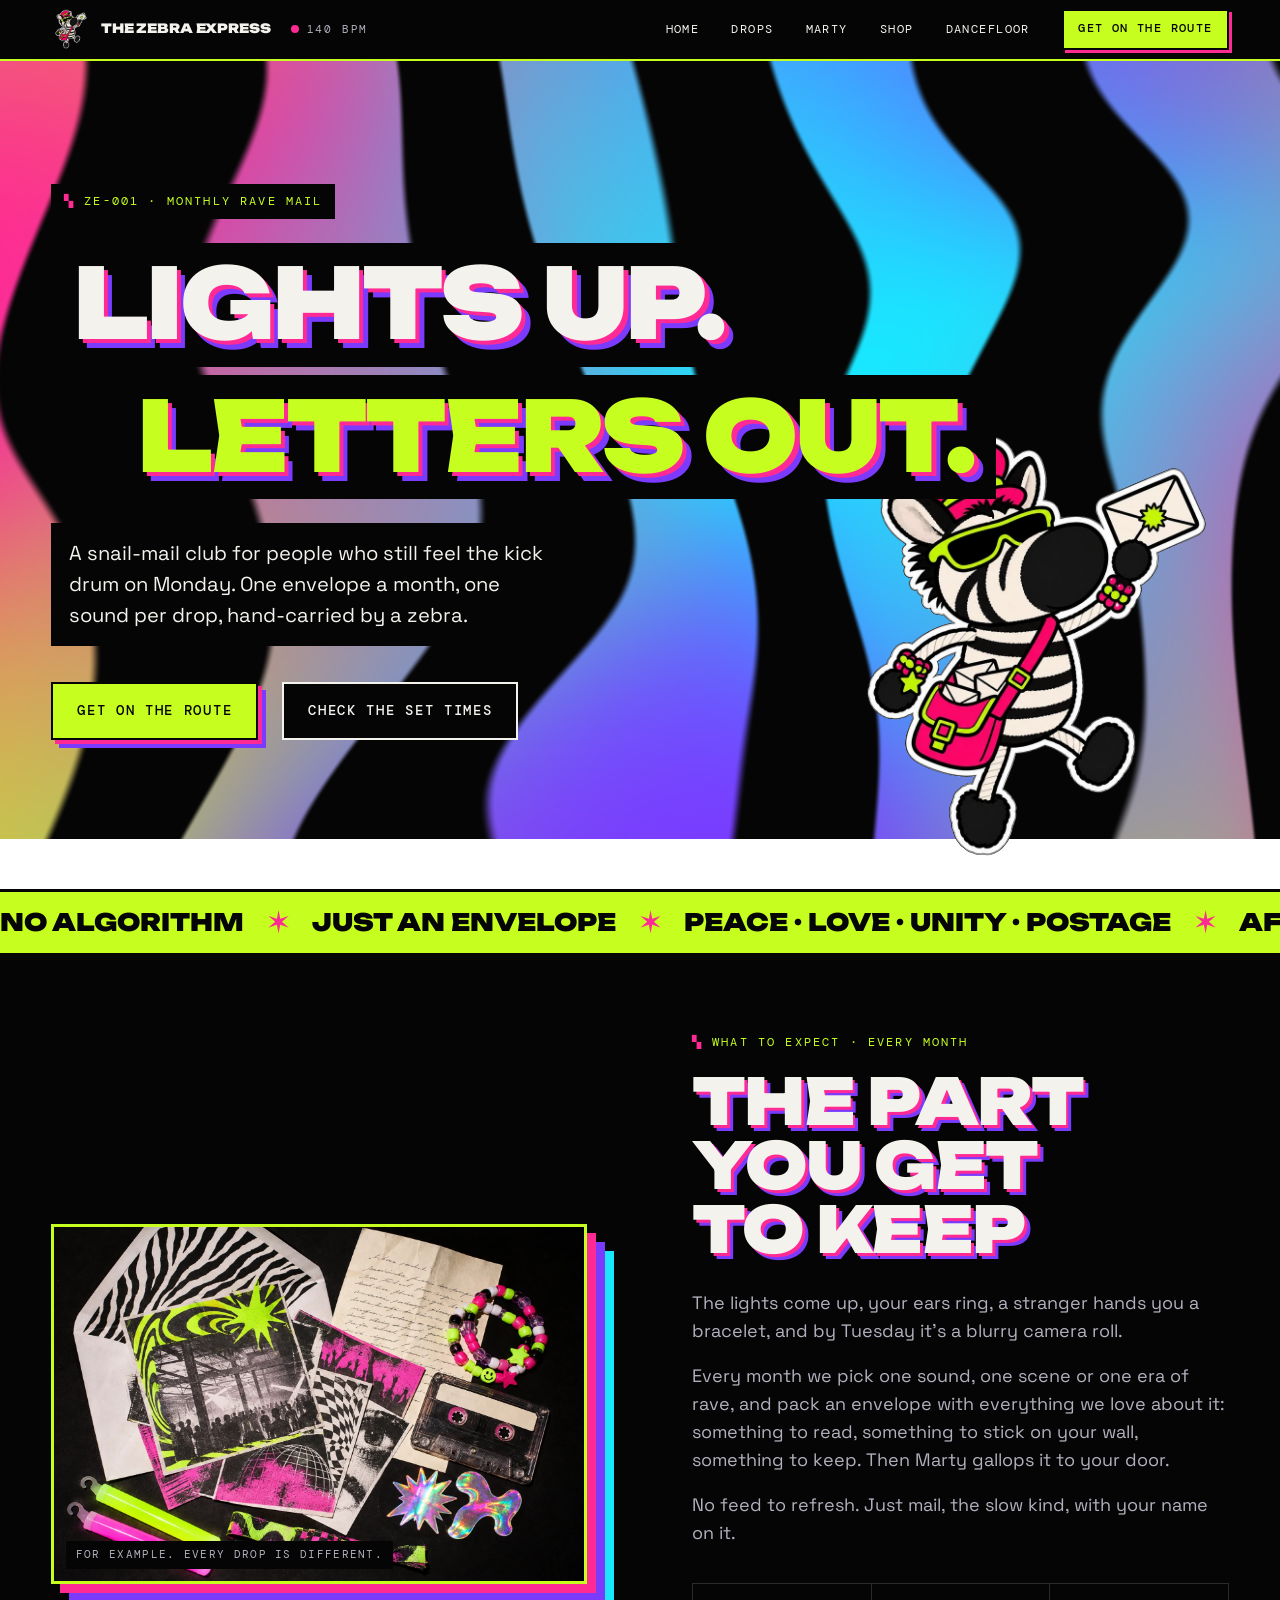
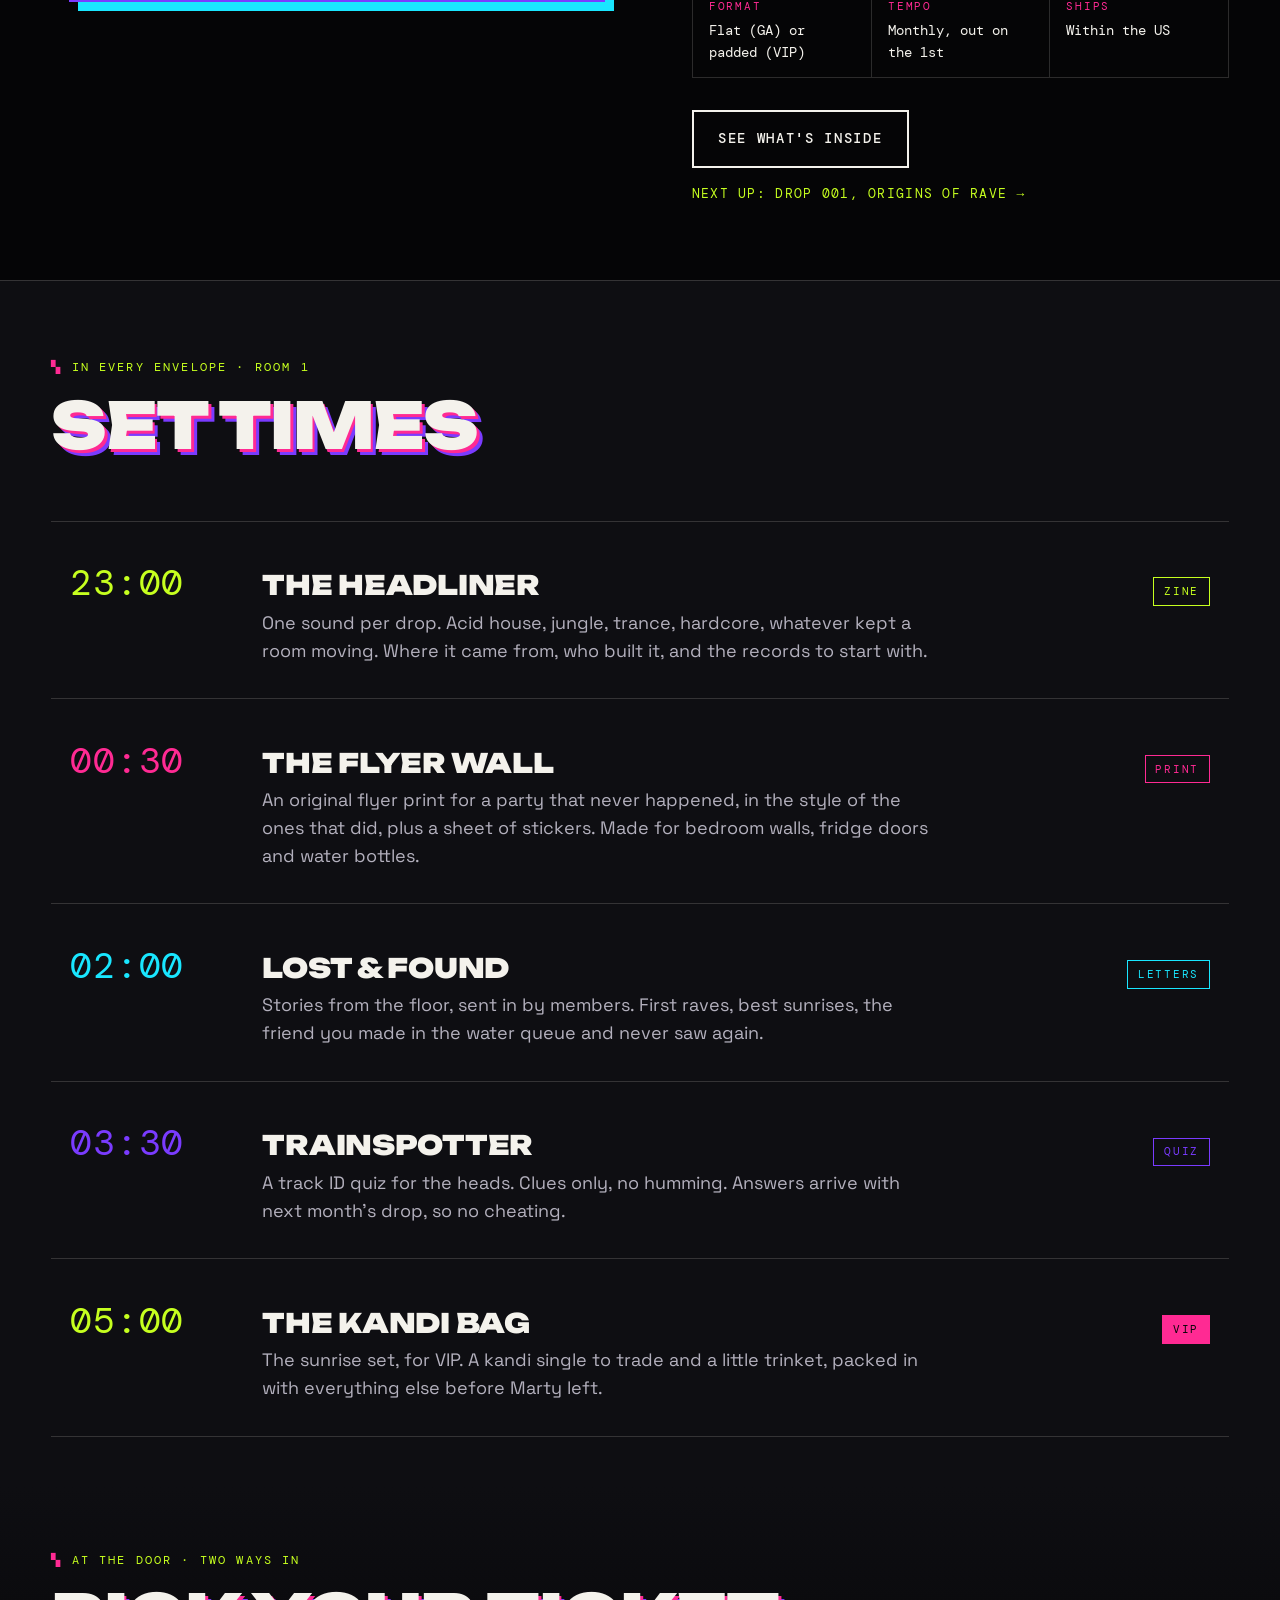
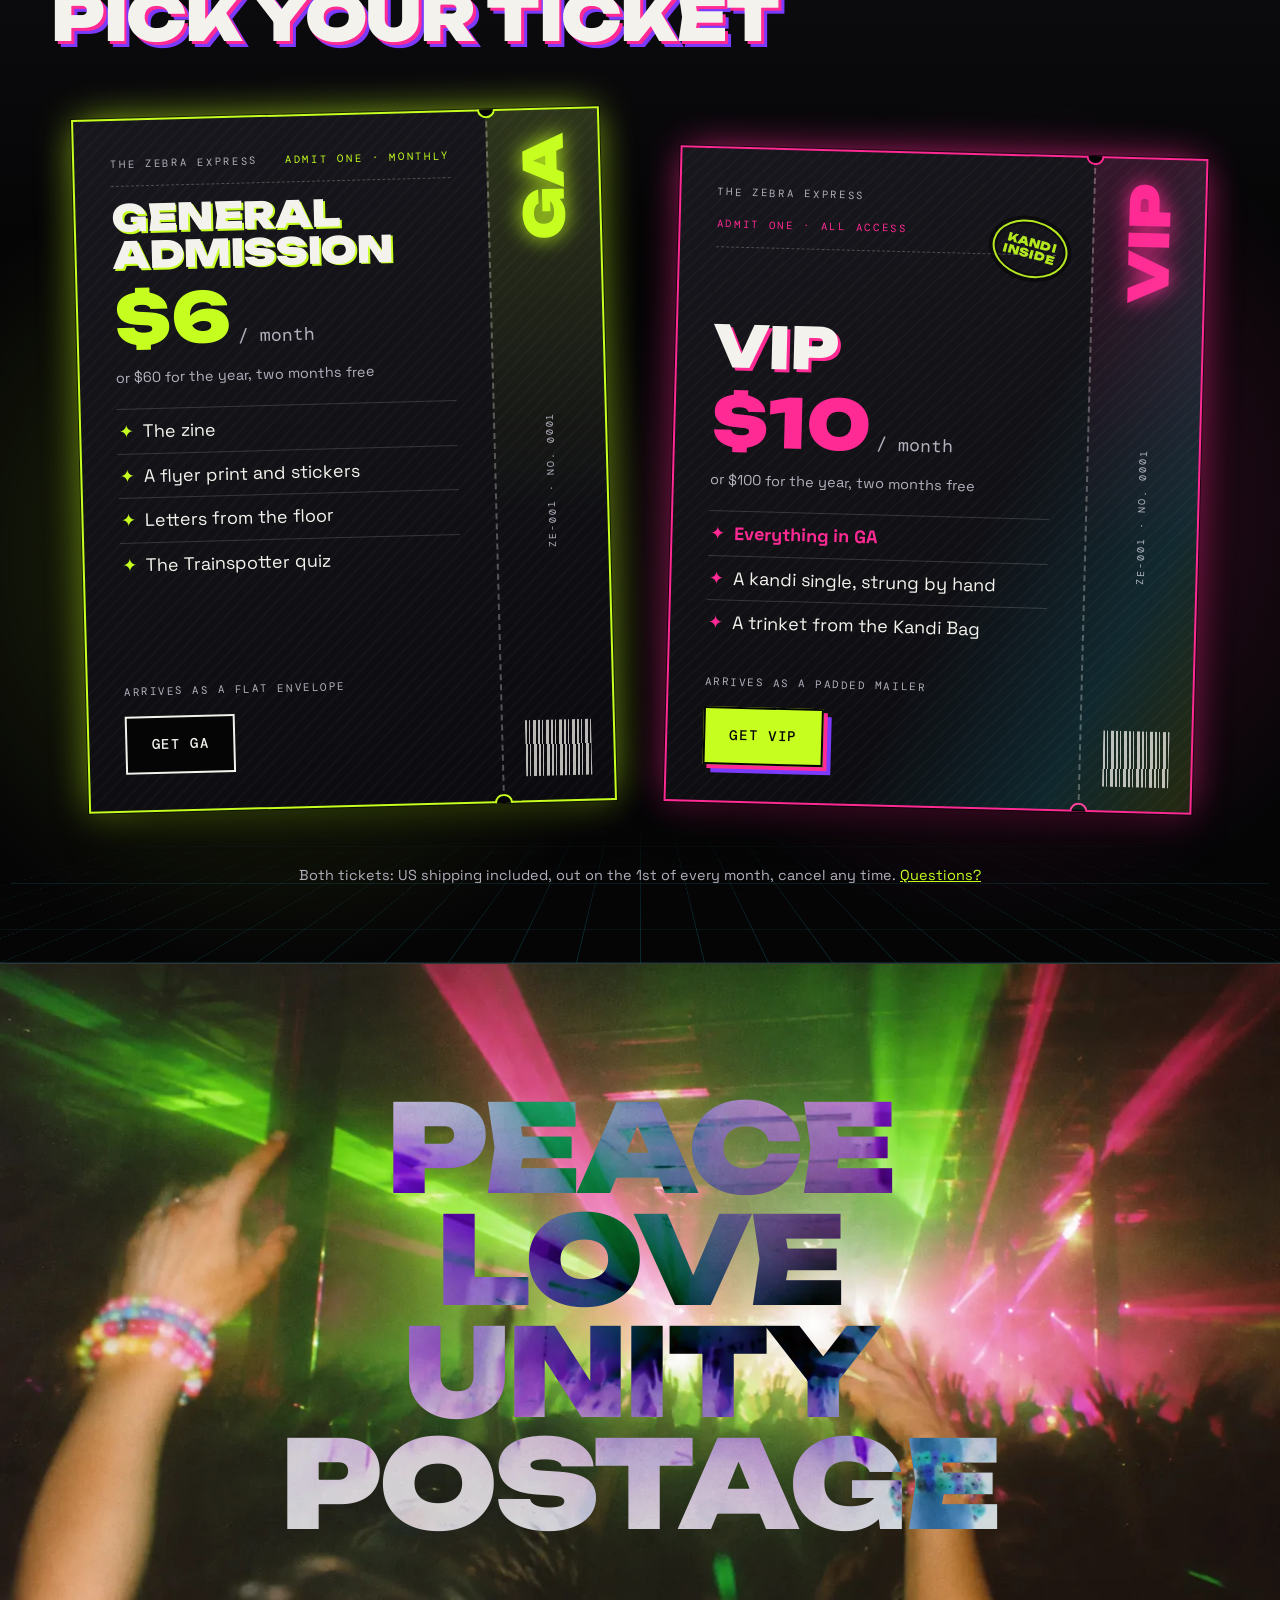
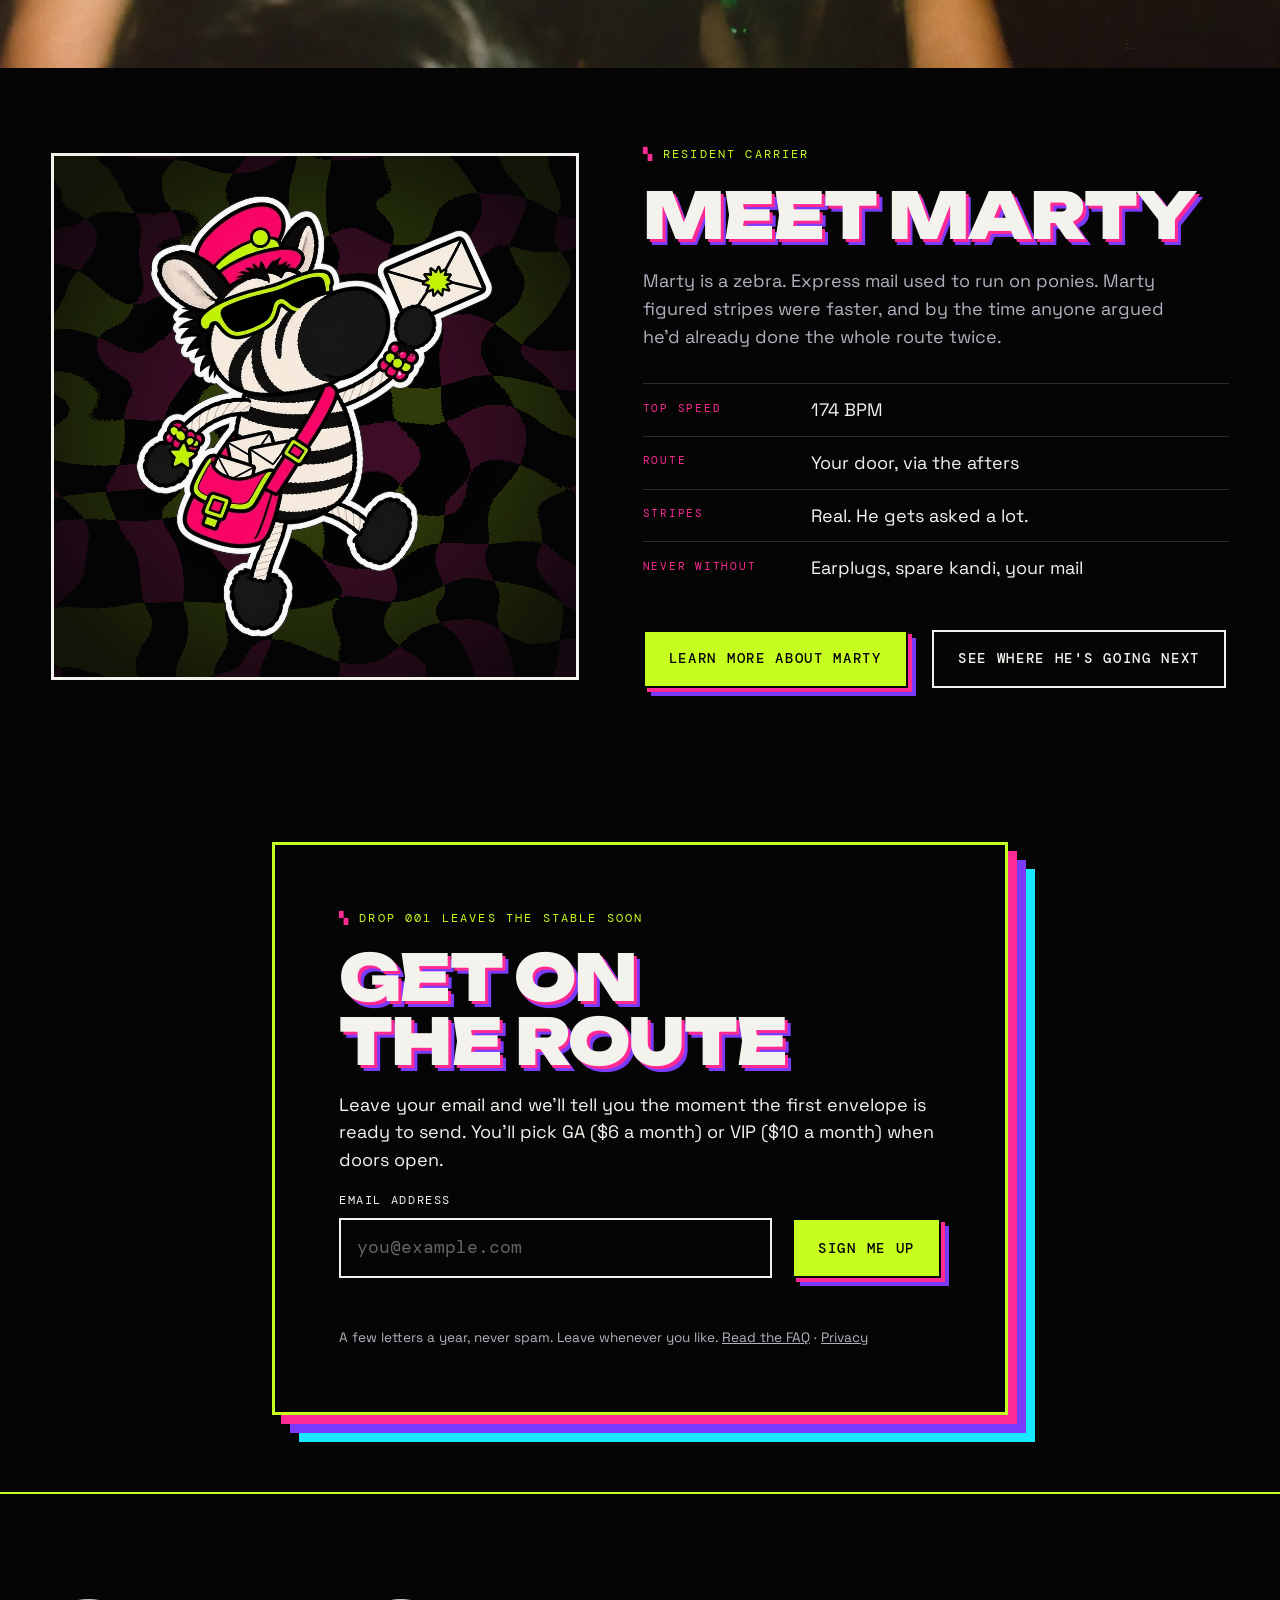
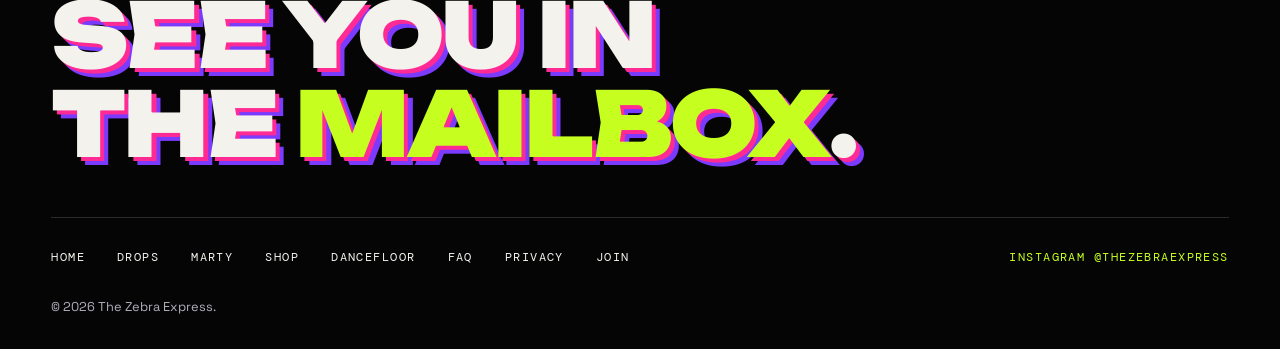
==== commit 10ac6cf5: "Clean up the Marty picture; version the stylesheet and images - Remove the stray mark above his glas" ====
--- a/index.html
+++ b/index.html
@@ -22,7 +22,7 @@
   <link rel="preconnect" href="https://fonts.googleapis.com">
   <link rel="preconnect" href="https://fonts.gstatic.com" crossorigin>
   <link href="https://fonts.googleapis.com/css2?family=DM+Mono:wght@400;500&family=Space+Grotesk:wght@400;500;700&family=Unbounded:wght@500;900&display=swap" rel="stylesheet">
-  <link rel="stylesheet" href="styles.css">
+  <link rel="stylesheet" href="styles.css?v=5">
 </head>
 <body>
   <a class="skip" href="#main">Skip to content</a>
@@ -40,7 +40,7 @@
 
   <header class="site-header">
     <a class="wordmark" href="#top" aria-label="The Zebra Express, home">
-      <img src="images/marty.webp" alt="" width="40" height="40">
+      <img src="images/marty.webp?v=5" alt="" width="40" height="40">
       <span>The Zebra Express</span>
     </a>
     <p class="bpm" aria-hidden="true"><i></i>140 BPM</p>
@@ -69,10 +69,10 @@
       </div>
 
       <div class="hero__marty" aria-hidden="true">
-        <img class="echo echo--3" src="images/marty.webp" alt="" width="900" height="900">
-        <img class="echo echo--2" src="images/marty.webp" alt="" width="900" height="900">
-        <img class="echo echo--1" src="images/marty.webp" alt="" width="900" height="900">
-        <img class="echo__top" src="images/marty.webp" alt="" width="900" height="900">
+        <img class="echo echo--3" src="images/marty.webp?v=5" alt="" width="900" height="900">
+        <img class="echo echo--2" src="images/marty.webp?v=5" alt="" width="900" height="900">
+        <img class="echo echo--1" src="images/marty.webp?v=5" alt="" width="900" height="900">
+        <img class="echo__top" src="images/marty.webp?v=5" alt="" width="900" height="900">
       </div>
     </section>
 
@@ -231,7 +231,7 @@
     <!-- MARTY -->
     <section class="marty" id="marty">
       <div class="marty__art">
-        <img src="images/marty.webp" width="900" height="900" loading="lazy"
+        <img src="images/marty.webp?v=5" width="900" height="900" loading="lazy"
              alt="Marty, a cartoon zebra in a pink mail carrier cap and green rave sunglasses, dancing with a satchel full of envelopes and holding one up.">
       </div>
       <div class="marty__copy">
--- a/styles.css
+++ b/styles.css
@@ -1732,7 +1732,7 @@
   --fw: clamp(9rem, 28vw, 12rem);                      /* one frame's width; frames are 306 x 320 */
   width: var(--fw);
   height: calc(var(--fw) * 320 / 306);
-  background: url("images/marty-dance-flip.webp") 0 0 / calc(var(--fw) * 8) 100% no-repeat;
+  background: url("images/marty-dance-flip.webp?v=5") 0 0 / calc(var(--fw) * 8) 100% no-repeat;
   animation: flipbook calc(var(--beat) * 2) steps(8) infinite;
   filter: drop-shadow(0 0 1.25rem rgb(255 42 147 / 0.35));
 }
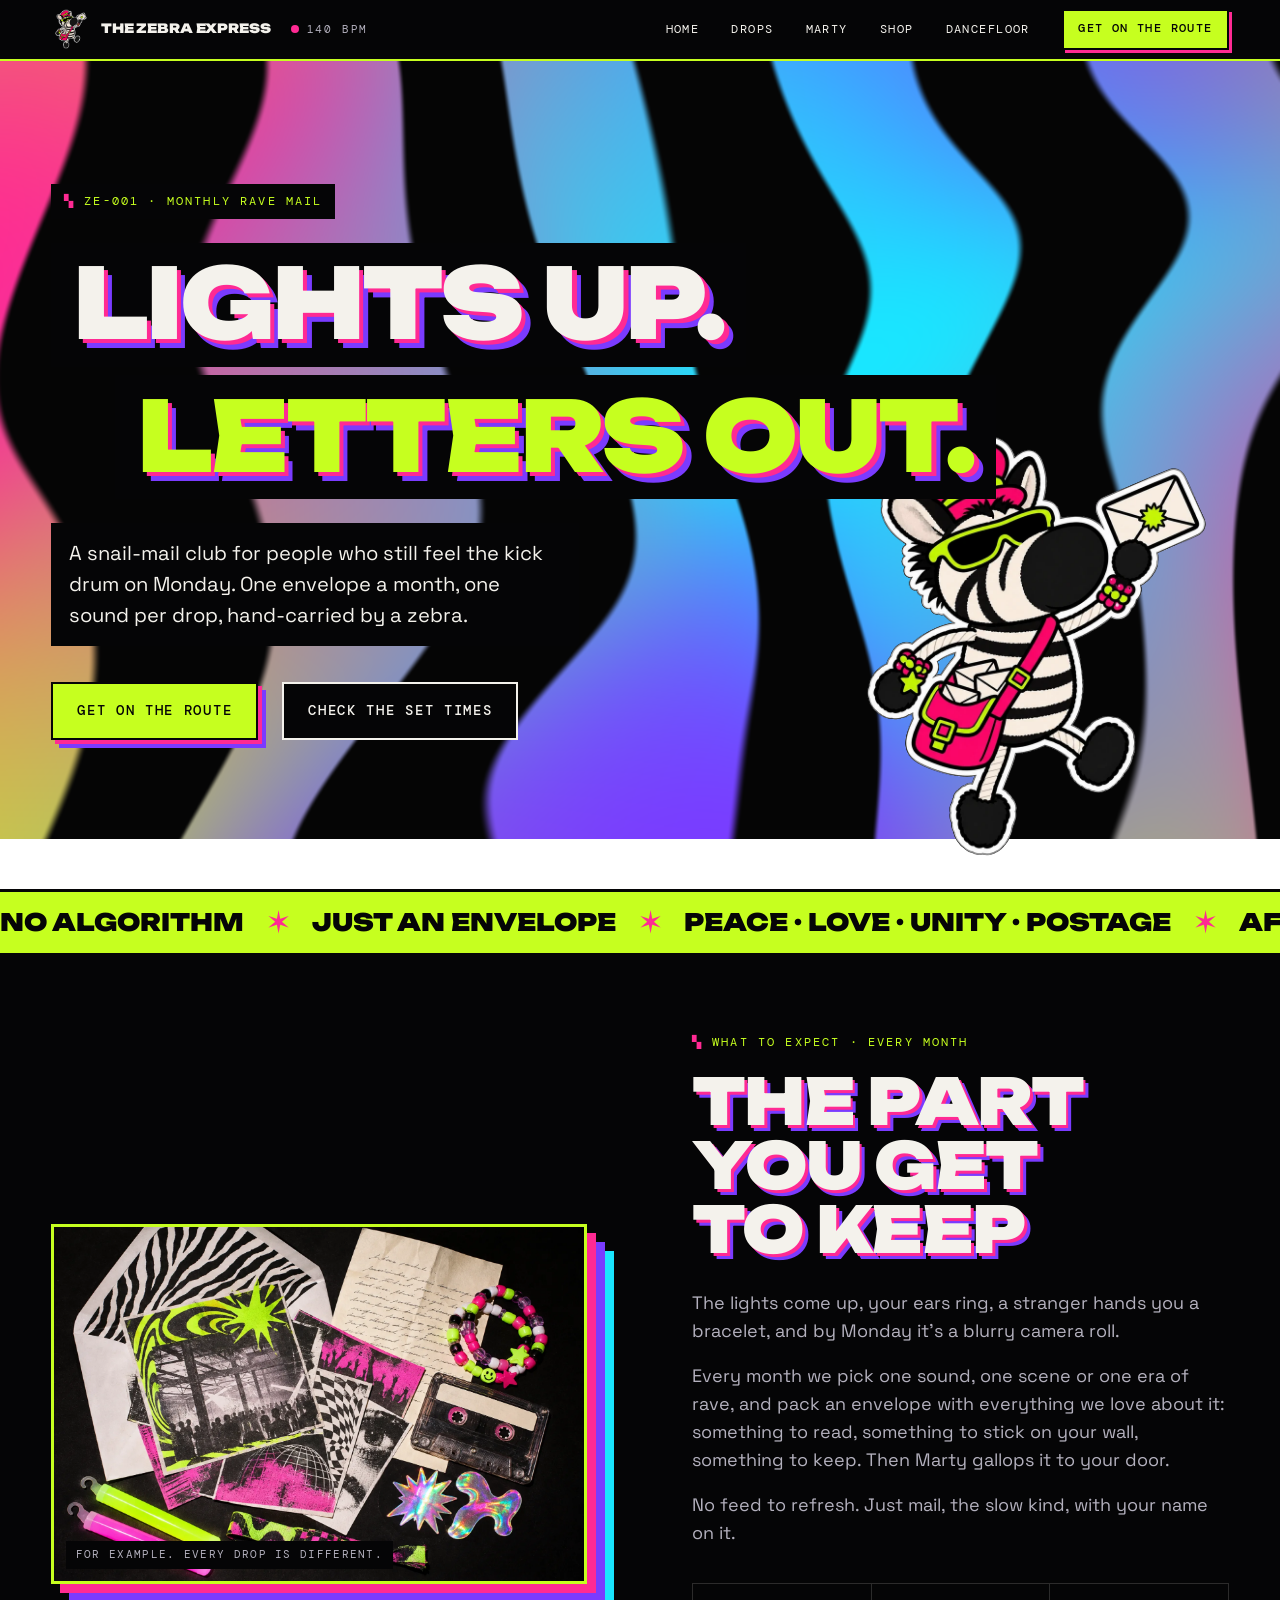
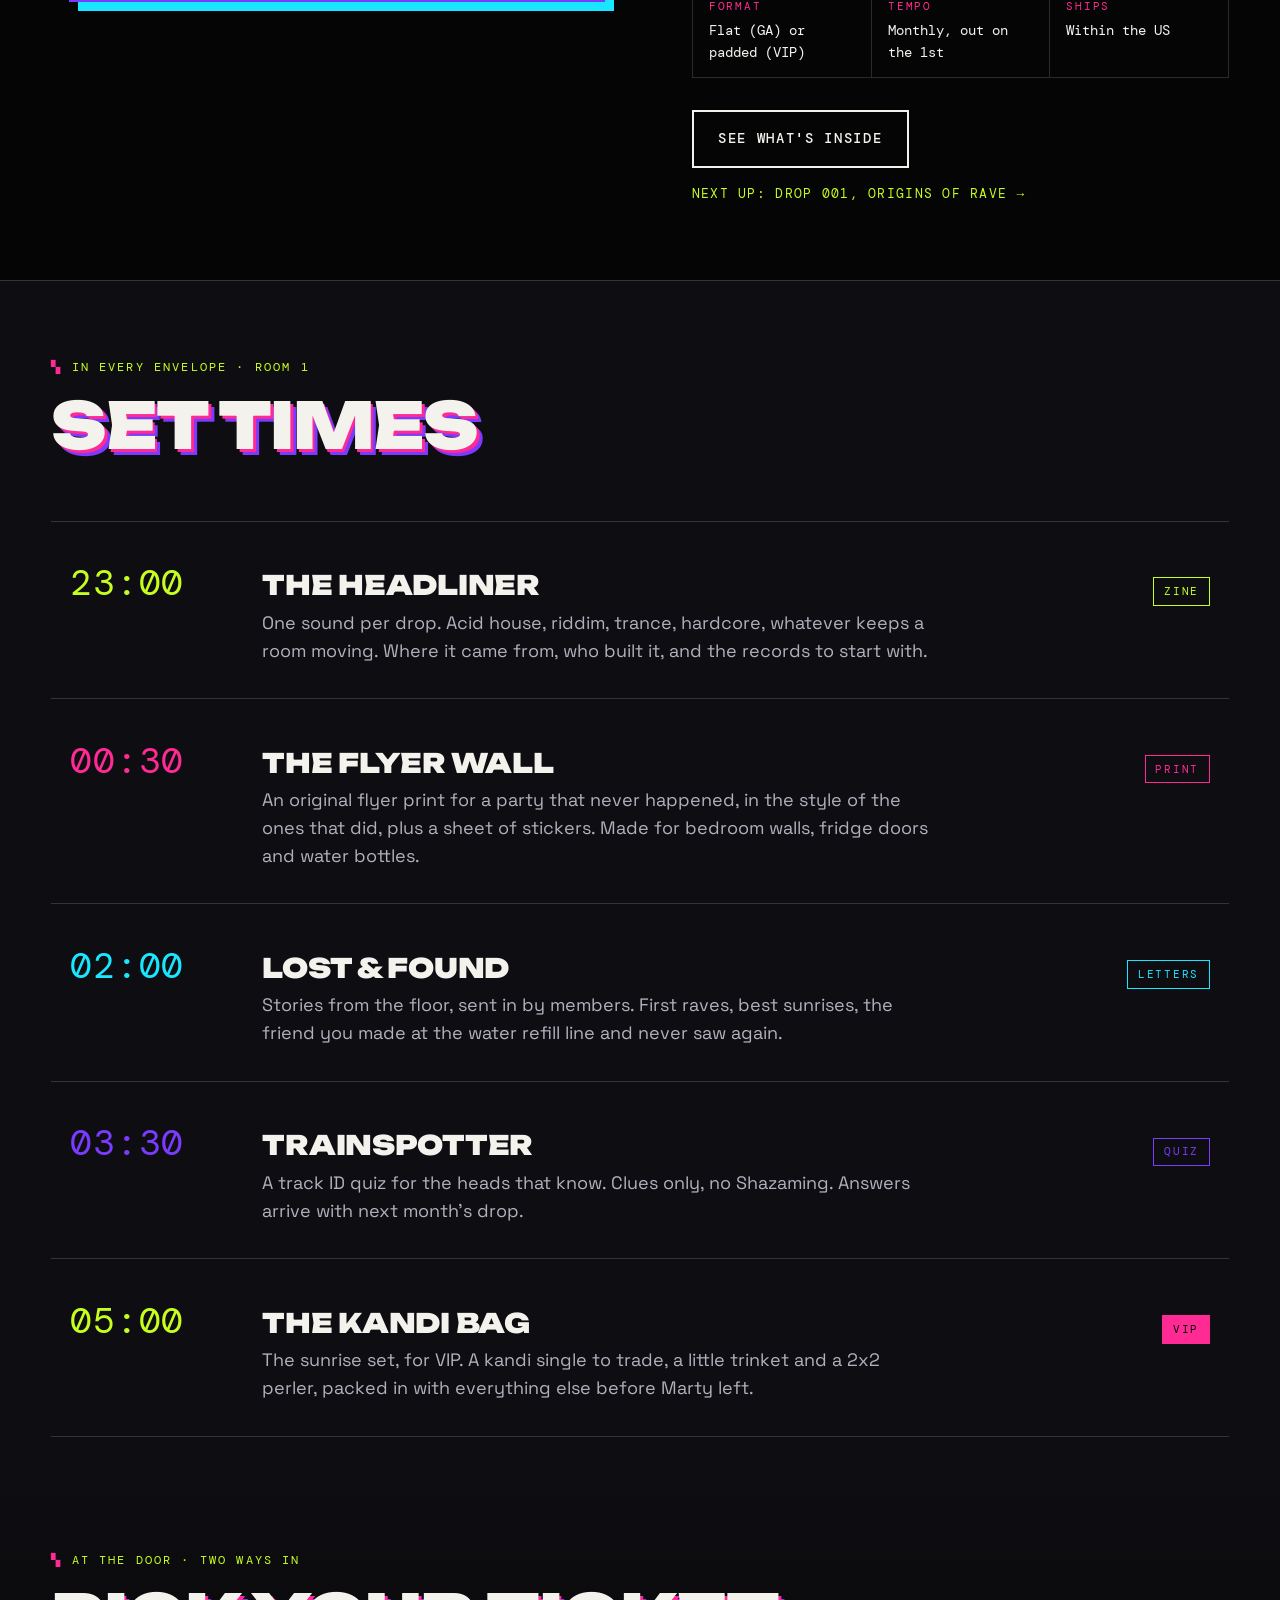
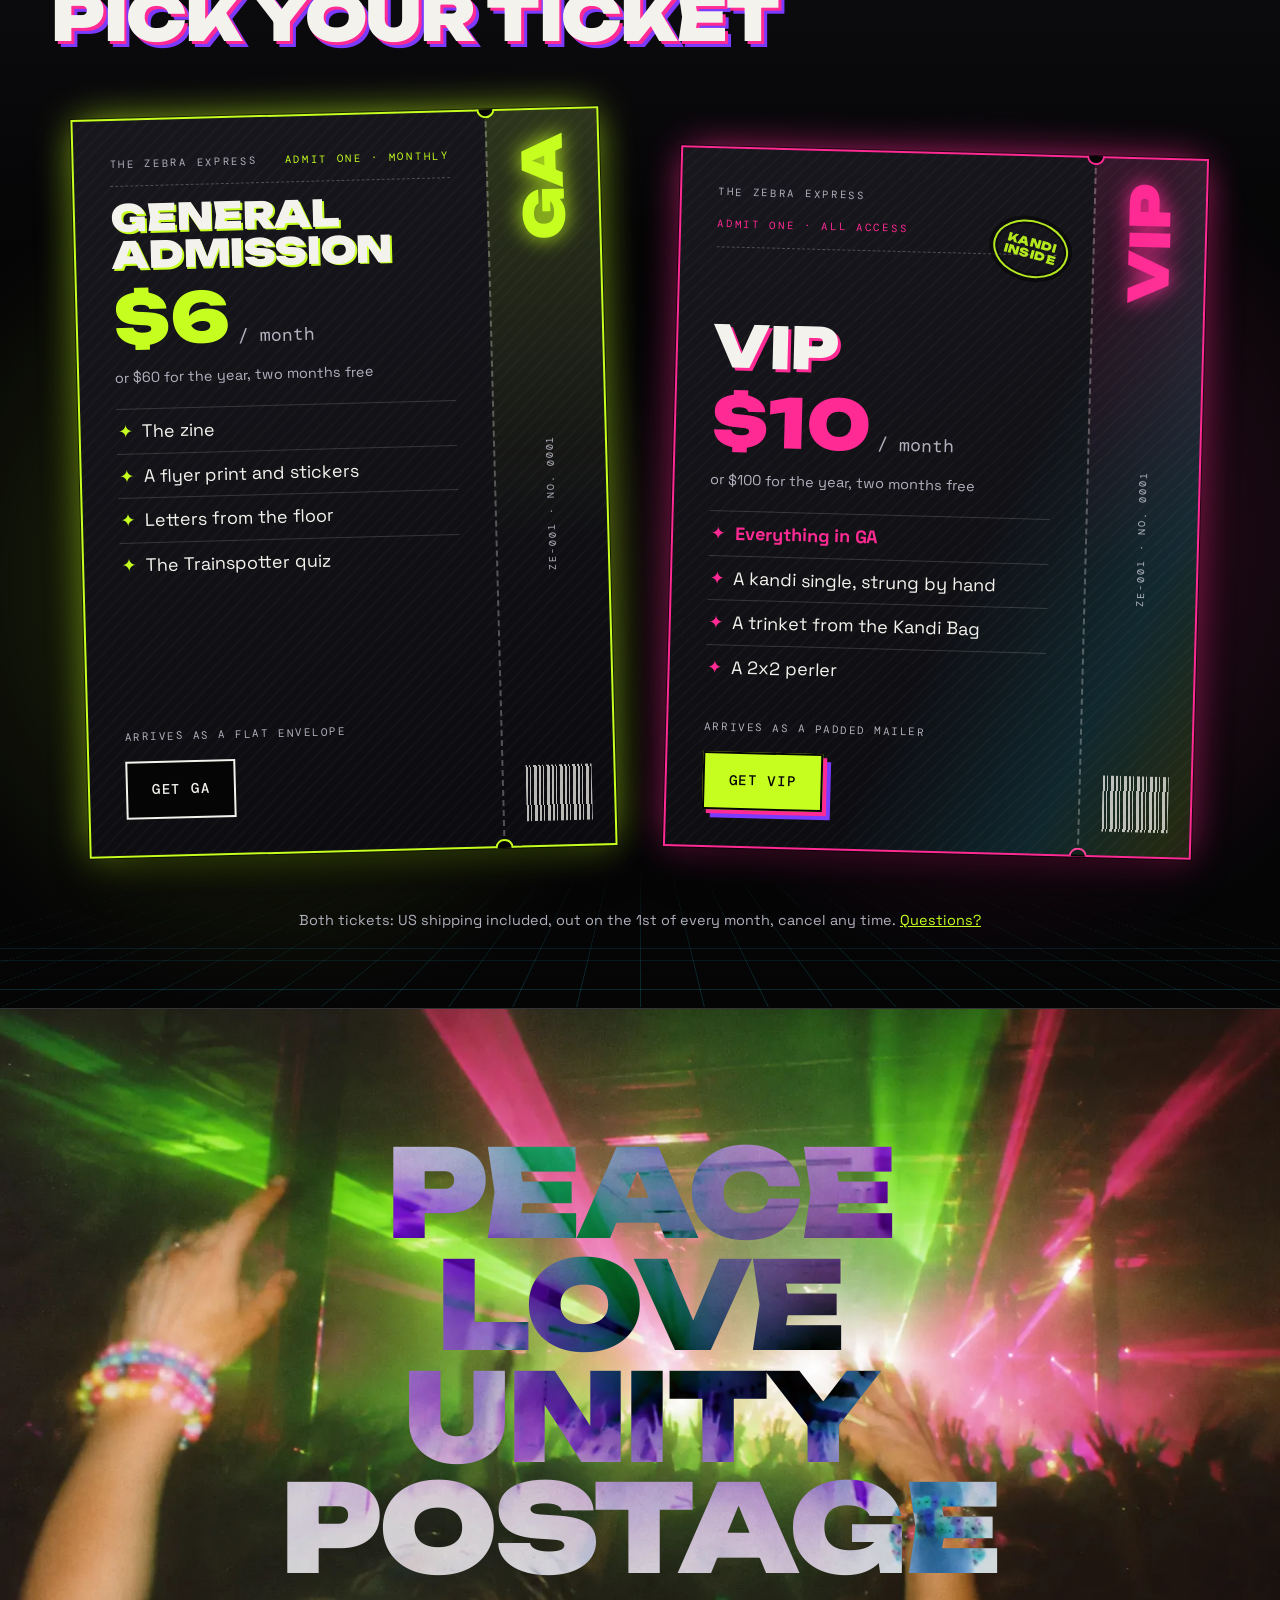
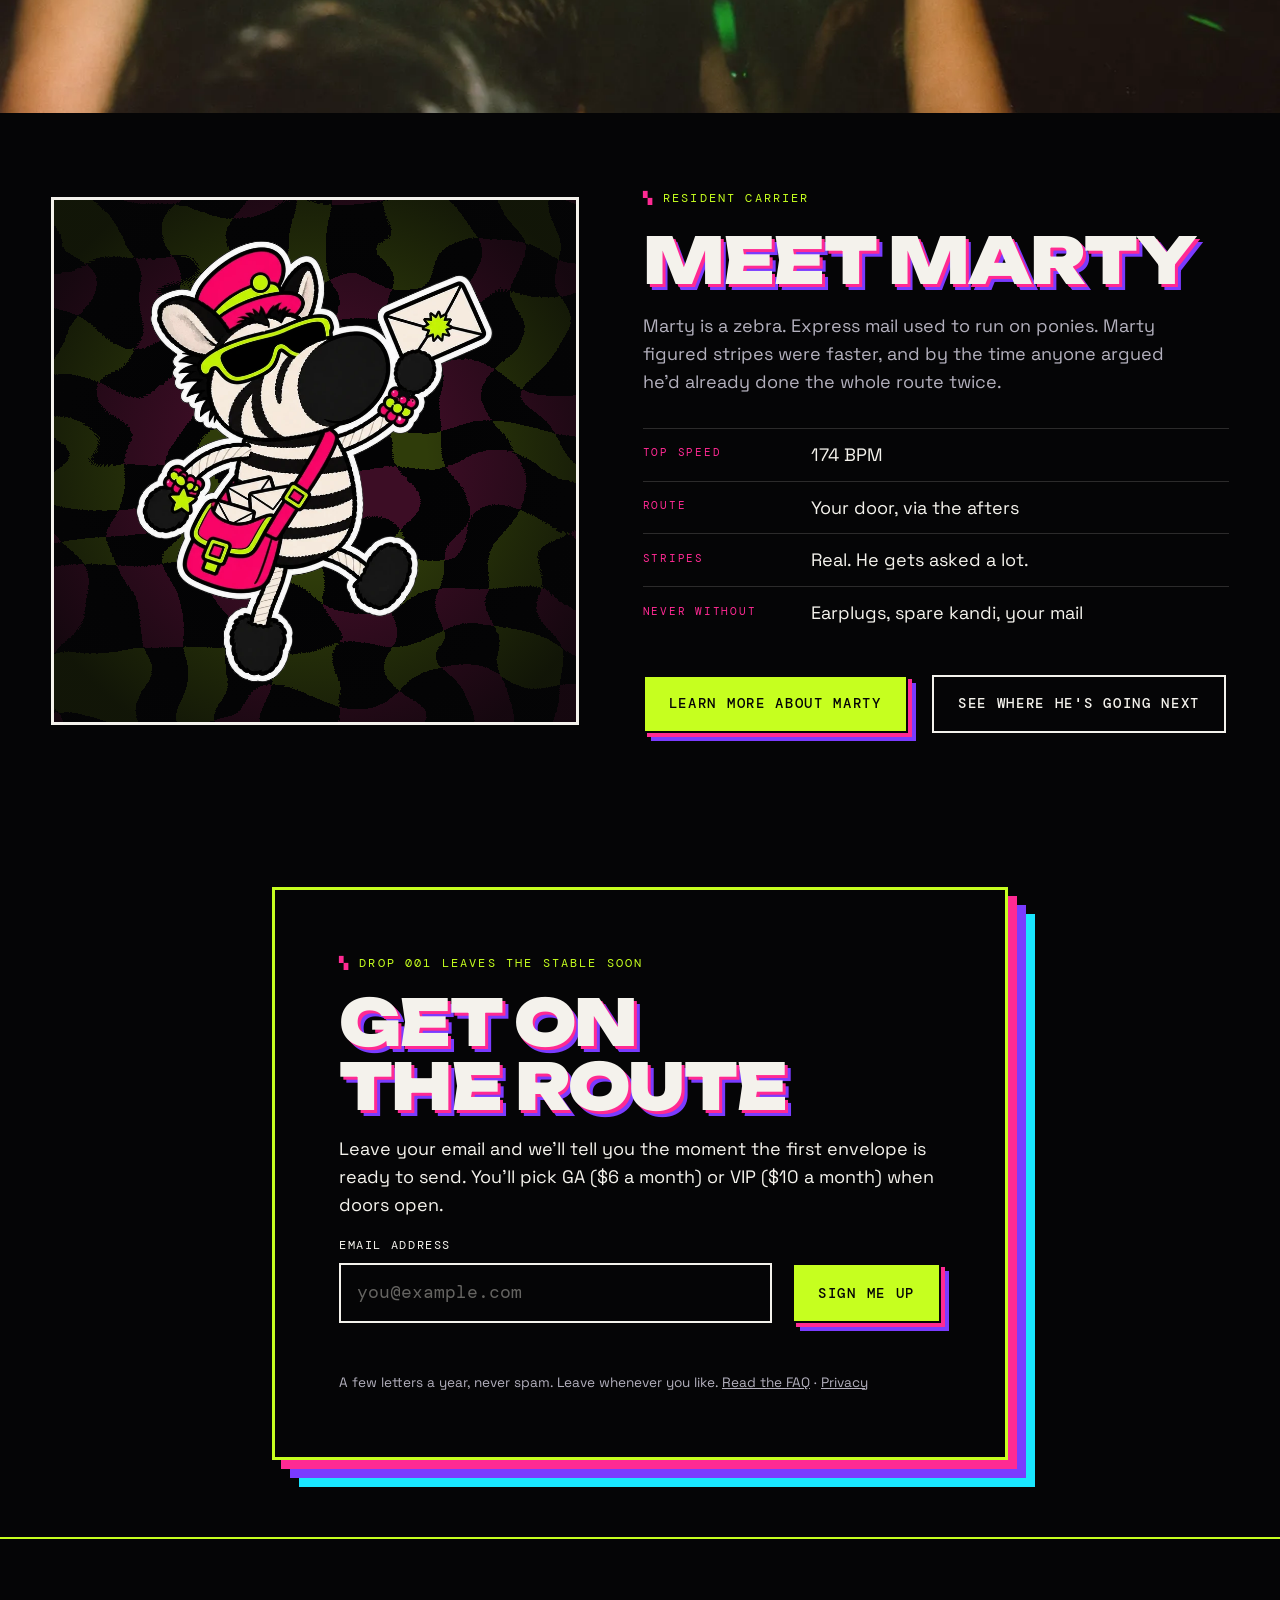
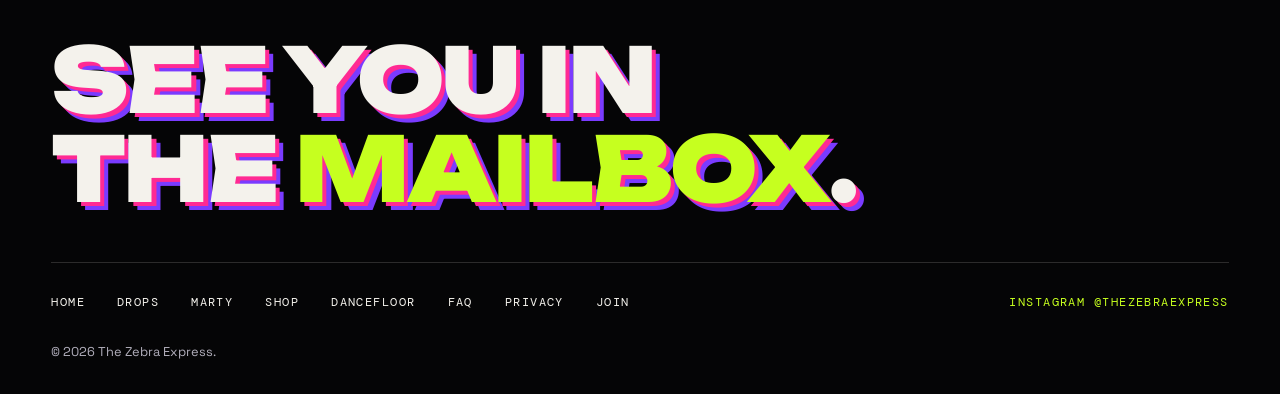
==== commit 17db3043: "Copy edits: home page tweaks, 2x2 perler for VIP, colons in tab titles Co-Authored-By: Claude Opus 5" ====
--- a/index.html
+++ b/index.html
@@ -95,7 +95,7 @@
       <div class="drop__copy">
         <p class="tag">What to expect · Every month</p>
         <h2>The part you get to keep</h2>
-        <p>The lights come up, your ears ring, a stranger hands you a bracelet, and by Tuesday it's a blurry camera roll.</p>
+        <p>The lights come up, your ears ring, a stranger hands you a bracelet, and by Monday it's a blurry camera roll.</p>
         <p>Every month we pick one sound, one scene or one era of rave, and pack an envelope with everything we love about it: something to read, something to stick on your wall, something to keep. Then Marty gallops it to your door.</p>
         <p>No feed to refresh. Just mail, the slow kind, with your name on it.</p>
         <dl class="label">
@@ -122,7 +122,7 @@
           <span class="sets__time">23:00</span>
           <div>
             <h3>The Headliner</h3>
-            <p>One sound per drop. Acid house, jungle, trance, hardcore, whatever kept a room moving. Where it came from, who built it, and the records to start with.</p>
+            <p>One sound per drop. Acid house, riddim, trance, hardcore, whatever keeps a room moving. Where it came from, who built it, and the records to start with.</p>
           </div>
           <span class="sets__kind">Zine</span>
         </li>
@@ -138,7 +138,7 @@
           <span class="sets__time">02:00</span>
           <div>
             <h3>Lost &amp; Found</h3>
-            <p>Stories from the floor, sent in by members. First raves, best sunrises, the friend you made in the water queue and never saw again.</p>
+            <p>Stories from the floor, sent in by members. First raves, best sunrises, the friend you made at the water refill line and never saw again.</p>
           </div>
           <span class="sets__kind">Letters</span>
         </li>
@@ -146,7 +146,7 @@
           <span class="sets__time">03:30</span>
           <div>
             <h3>Trainspotter</h3>
-            <p>A track ID quiz for the heads. Clues only, no humming. Answers arrive with next month's drop, so no cheating.</p>
+            <p>A track ID quiz for the heads that know. Clues only, no Shazaming. Answers arrive with next month's drop.</p>
           </div>
           <span class="sets__kind">Quiz</span>
         </li>
@@ -154,7 +154,7 @@
           <span class="sets__time">05:00</span>
           <div>
             <h3>The Kandi Bag</h3>
-            <p>The sunrise set, for VIP. A kandi single to trade and a little trinket, packed in with everything else before Marty left.</p>
+            <p>The sunrise set, for VIP. A kandi single to trade, a little trinket and a 2x2 perler, packed in with everything else before Marty left.</p>
           </div>
           <span class="sets__kind sets__kind--vip">VIP</span>
         </li>
@@ -204,6 +204,7 @@
               <li><strong>Everything in GA</strong></li>
               <li>A kandi single, strung by hand</li>
               <li>A trinket from the Kandi Bag</li>
+              <li>A 2x2 perler</li>
             </ul>
             <div class="ticket__foot">
               <p class="ticket__mail">Arrives as a padded mailer</p>
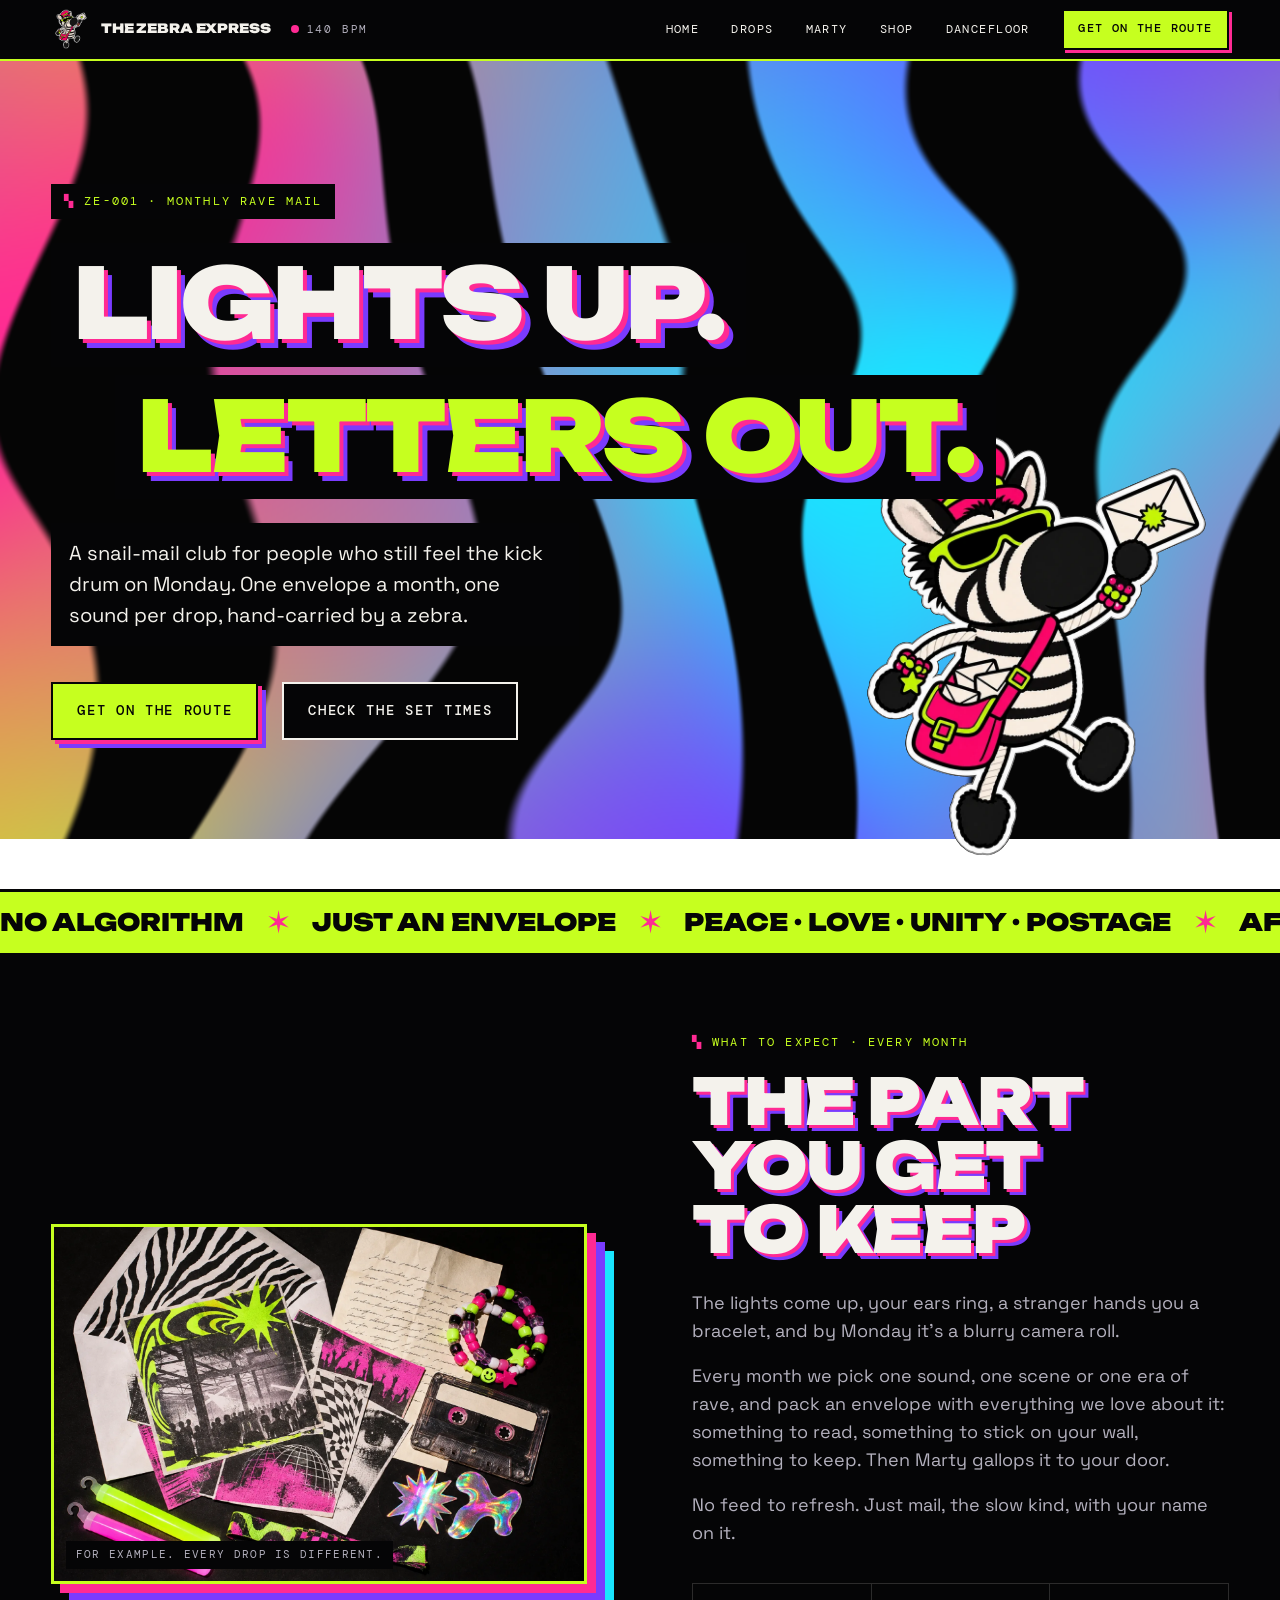
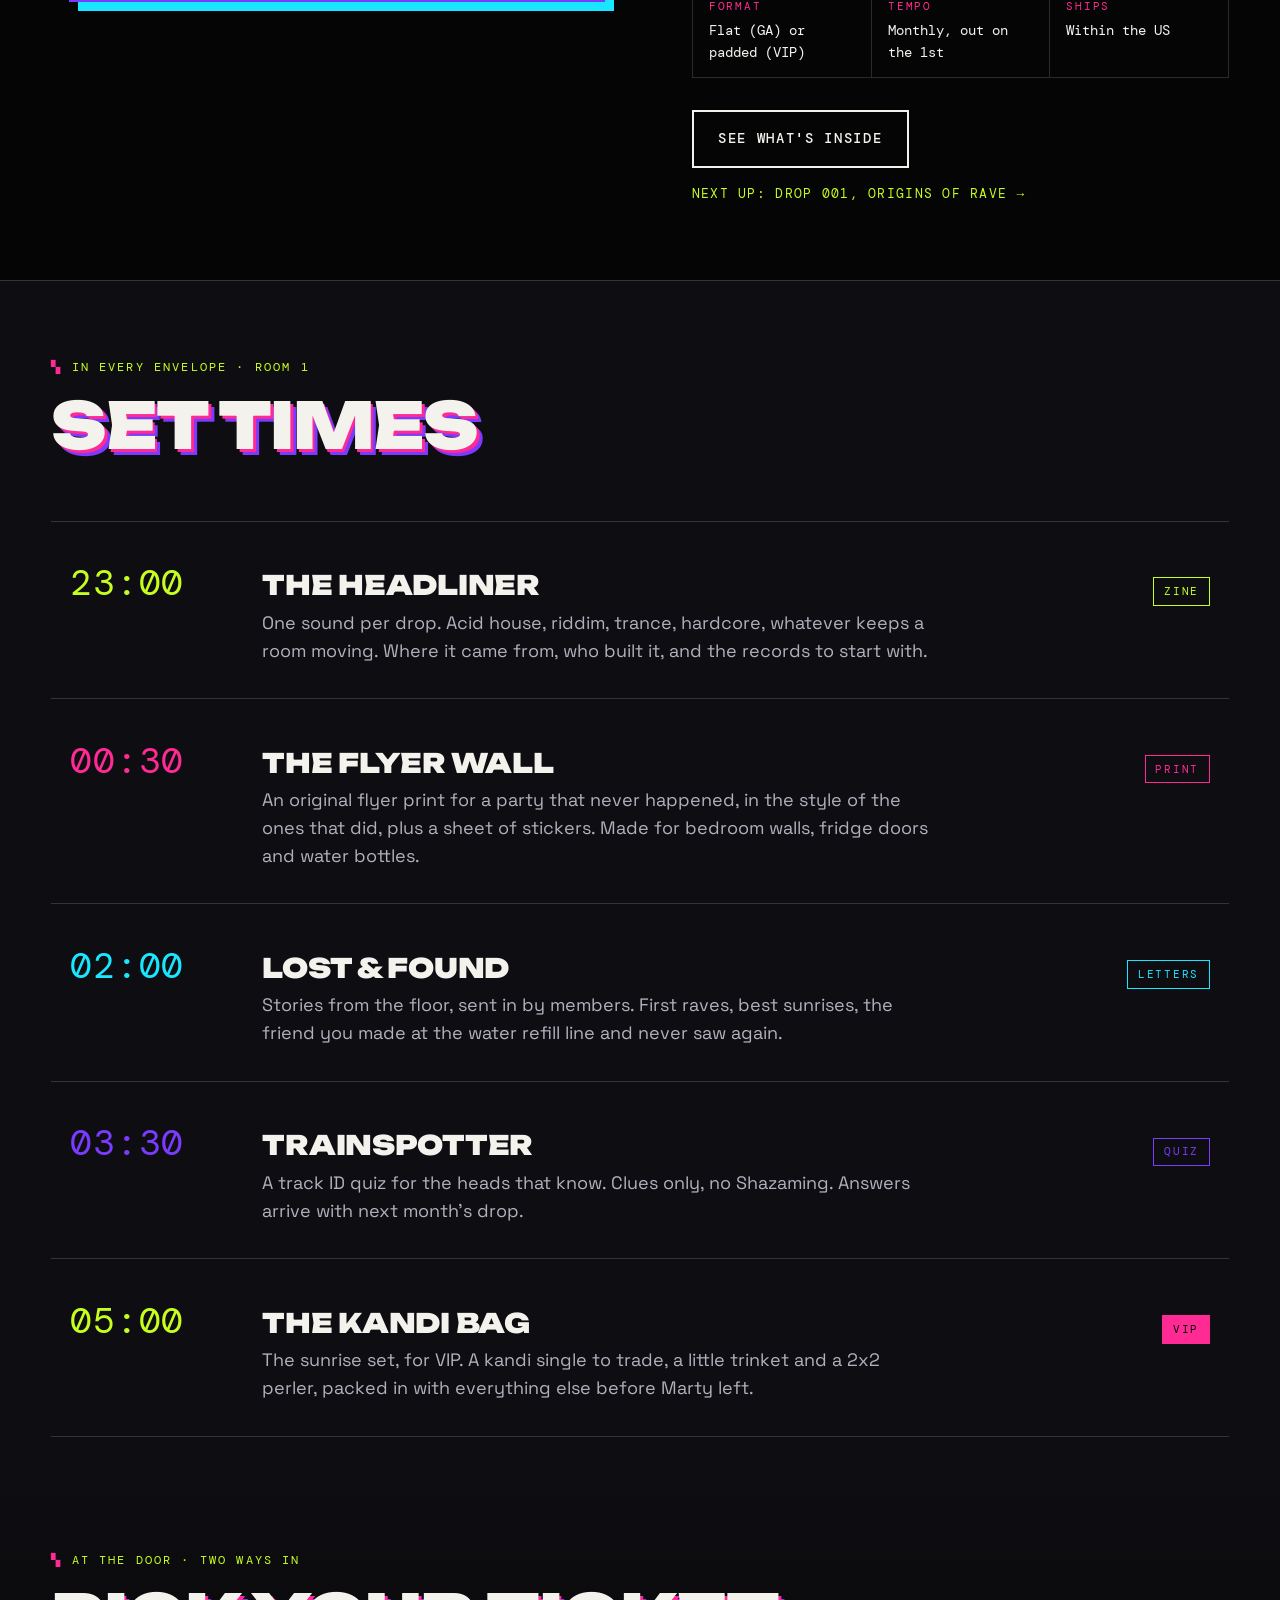
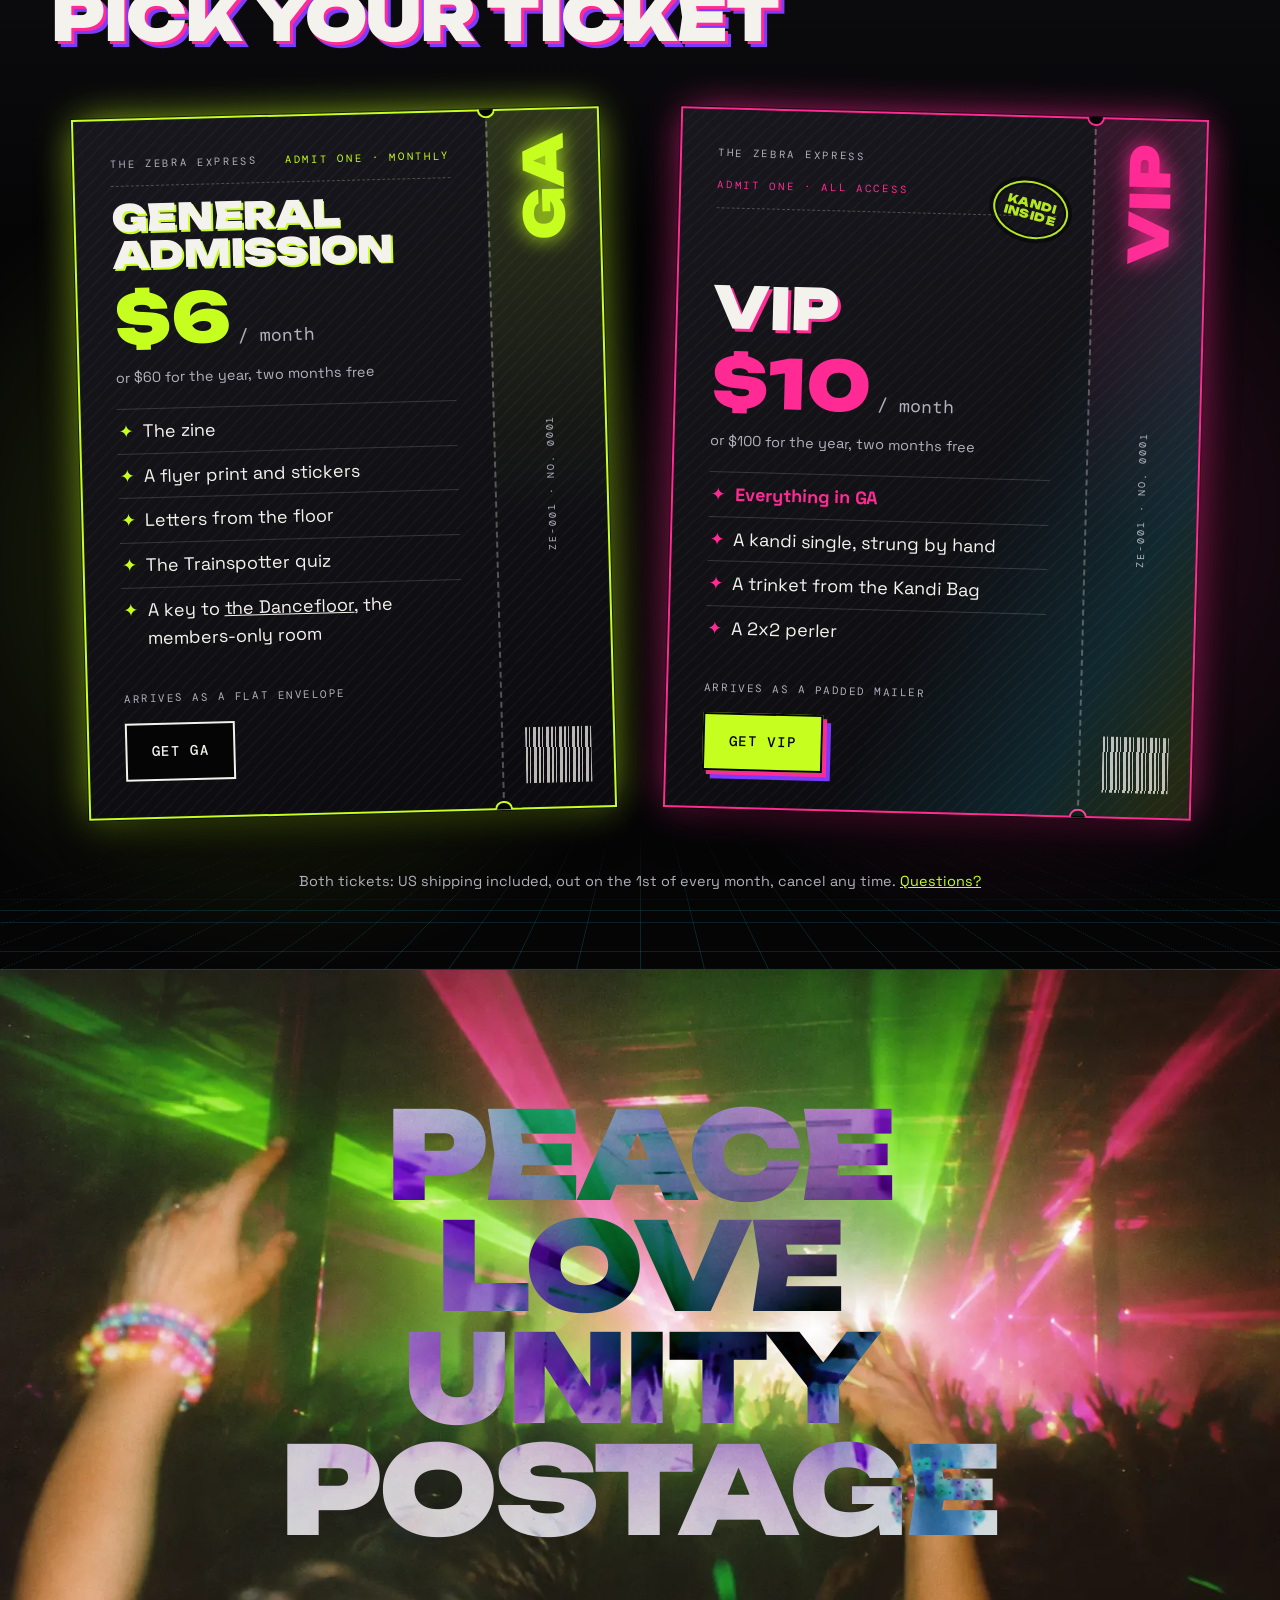
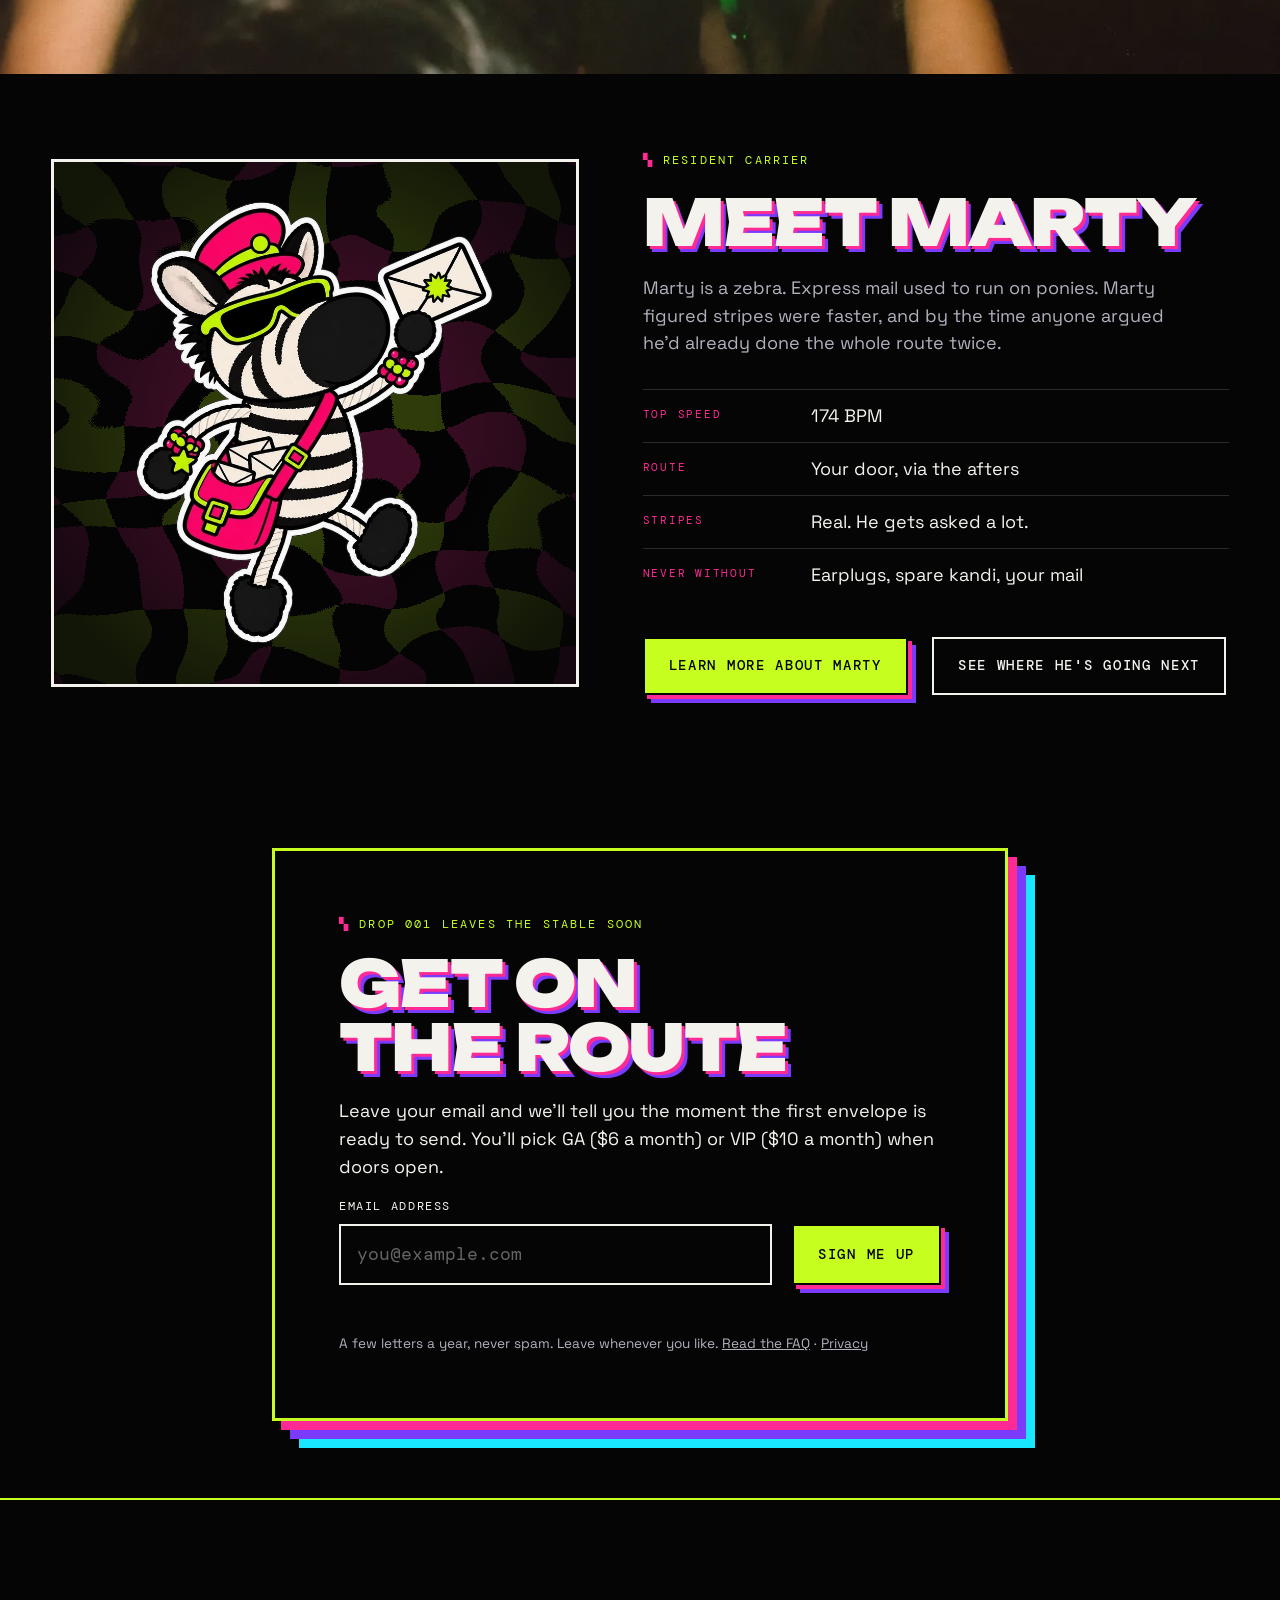
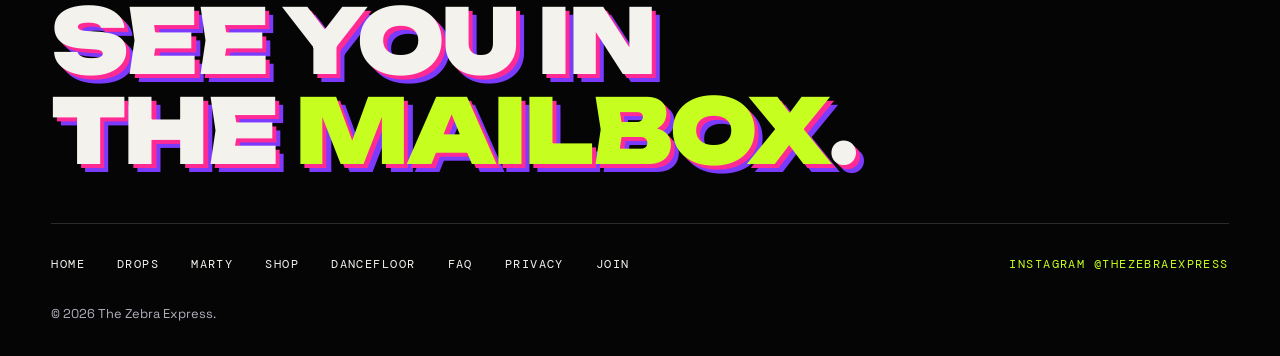
==== commit 89956005: "Dancefloor key on the GA ticket, Gallery submissions note, level same-size tickets Co-Authored-By: C" ====
--- a/index.html
+++ b/index.html
@@ -22,7 +22,7 @@
   <link rel="preconnect" href="https://fonts.googleapis.com">
   <link rel="preconnect" href="https://fonts.gstatic.com" crossorigin>
   <link href="https://fonts.googleapis.com/css2?family=DM+Mono:wght@400;500&family=Space+Grotesk:wght@400;500;700&family=Unbounded:wght@500;900&display=swap" rel="stylesheet">
-  <link rel="stylesheet" href="styles.css?v=5">
+  <link rel="stylesheet" href="styles.css?v=7">
 </head>
 <body>
   <a class="skip" href="#main">Skip to content</a>
@@ -180,6 +180,7 @@
               <li>A flyer print and stickers</li>
               <li>Letters from the floor</li>
               <li>The Trainspotter quiz</li>
+              <li>A key to <a href="dancefloor.html">the Dancefloor</a>, the members-only room</li>
             </ul>
             <div class="ticket__foot">
               <p class="ticket__mail">Arrives as a flat envelope</p>
--- a/styles.css
+++ b/styles.css
@@ -1399,7 +1399,7 @@
   transform: rotate(-1.5deg);
   transition: transform 0.35s cubic-bezier(0.3, 1.5, 0.5, 1), box-shadow 0.35s ease;
 }
-.ticket--vip { --c: var(--pink); transform: rotate(1.5deg); margin-top: clamp(0rem, 3vw, 2.5rem); }
+.ticket--vip { --c: var(--pink); transform: rotate(1.5deg); }
 .ticket:hover { transform: rotate(0) translateY(-6px); box-shadow: 0 0 0 1px rgb(0 0 0 / 0.6), 0 2rem 3.5rem -1rem rgb(0 0 0 / 0.9), 0 0 3.5rem 0 var(--c); }
 
 /* VIP: a holographic foil sheen that drifts across the ticket */
@@ -1531,7 +1531,7 @@
 
 @media (max-width: 860px) {
   .tickets__list { grid-template-columns: minmax(0, 1fr); max-width: 32rem; }
-  .ticket--vip { margin-top: 0; }
+  .tickets__list { grid-auto-rows: 1fr; }
 }
 @media (max-width: 420px) {
   /* the stub moves to the bottom, torn along a horizontal perforation */
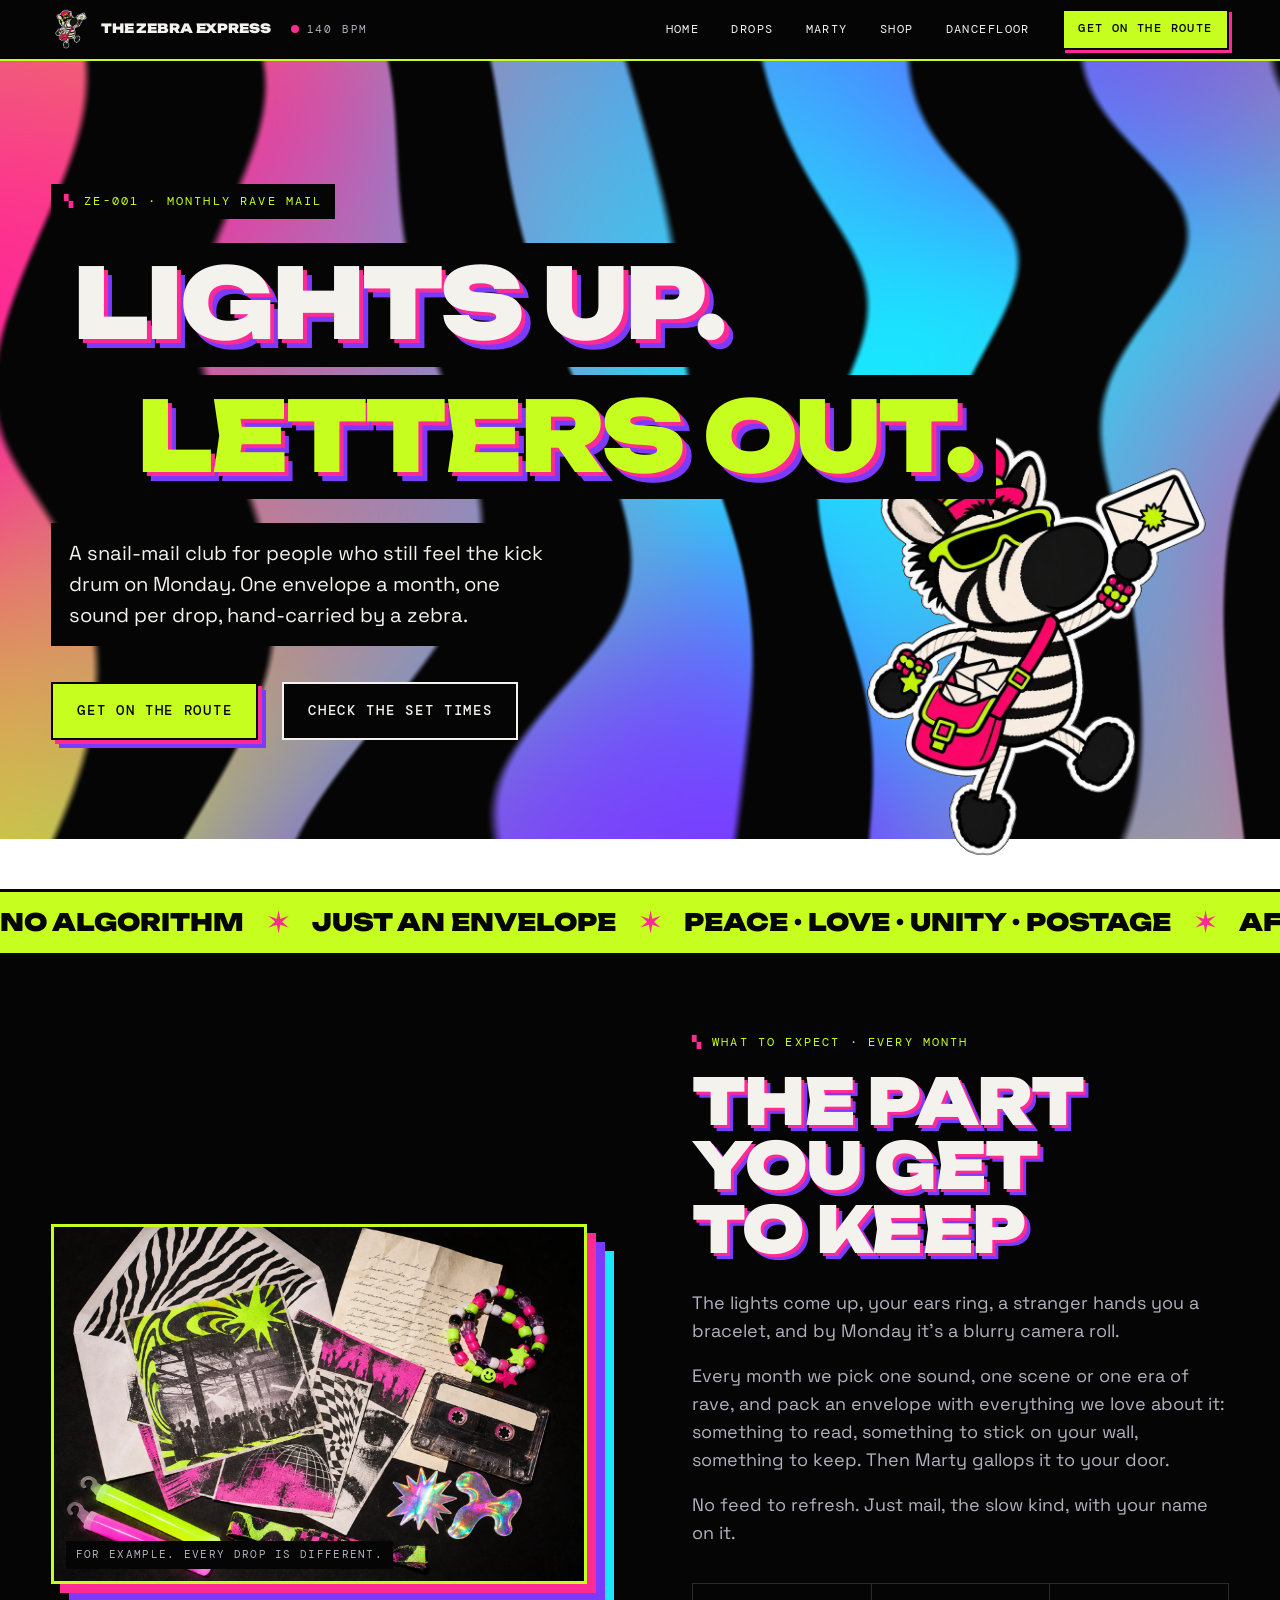
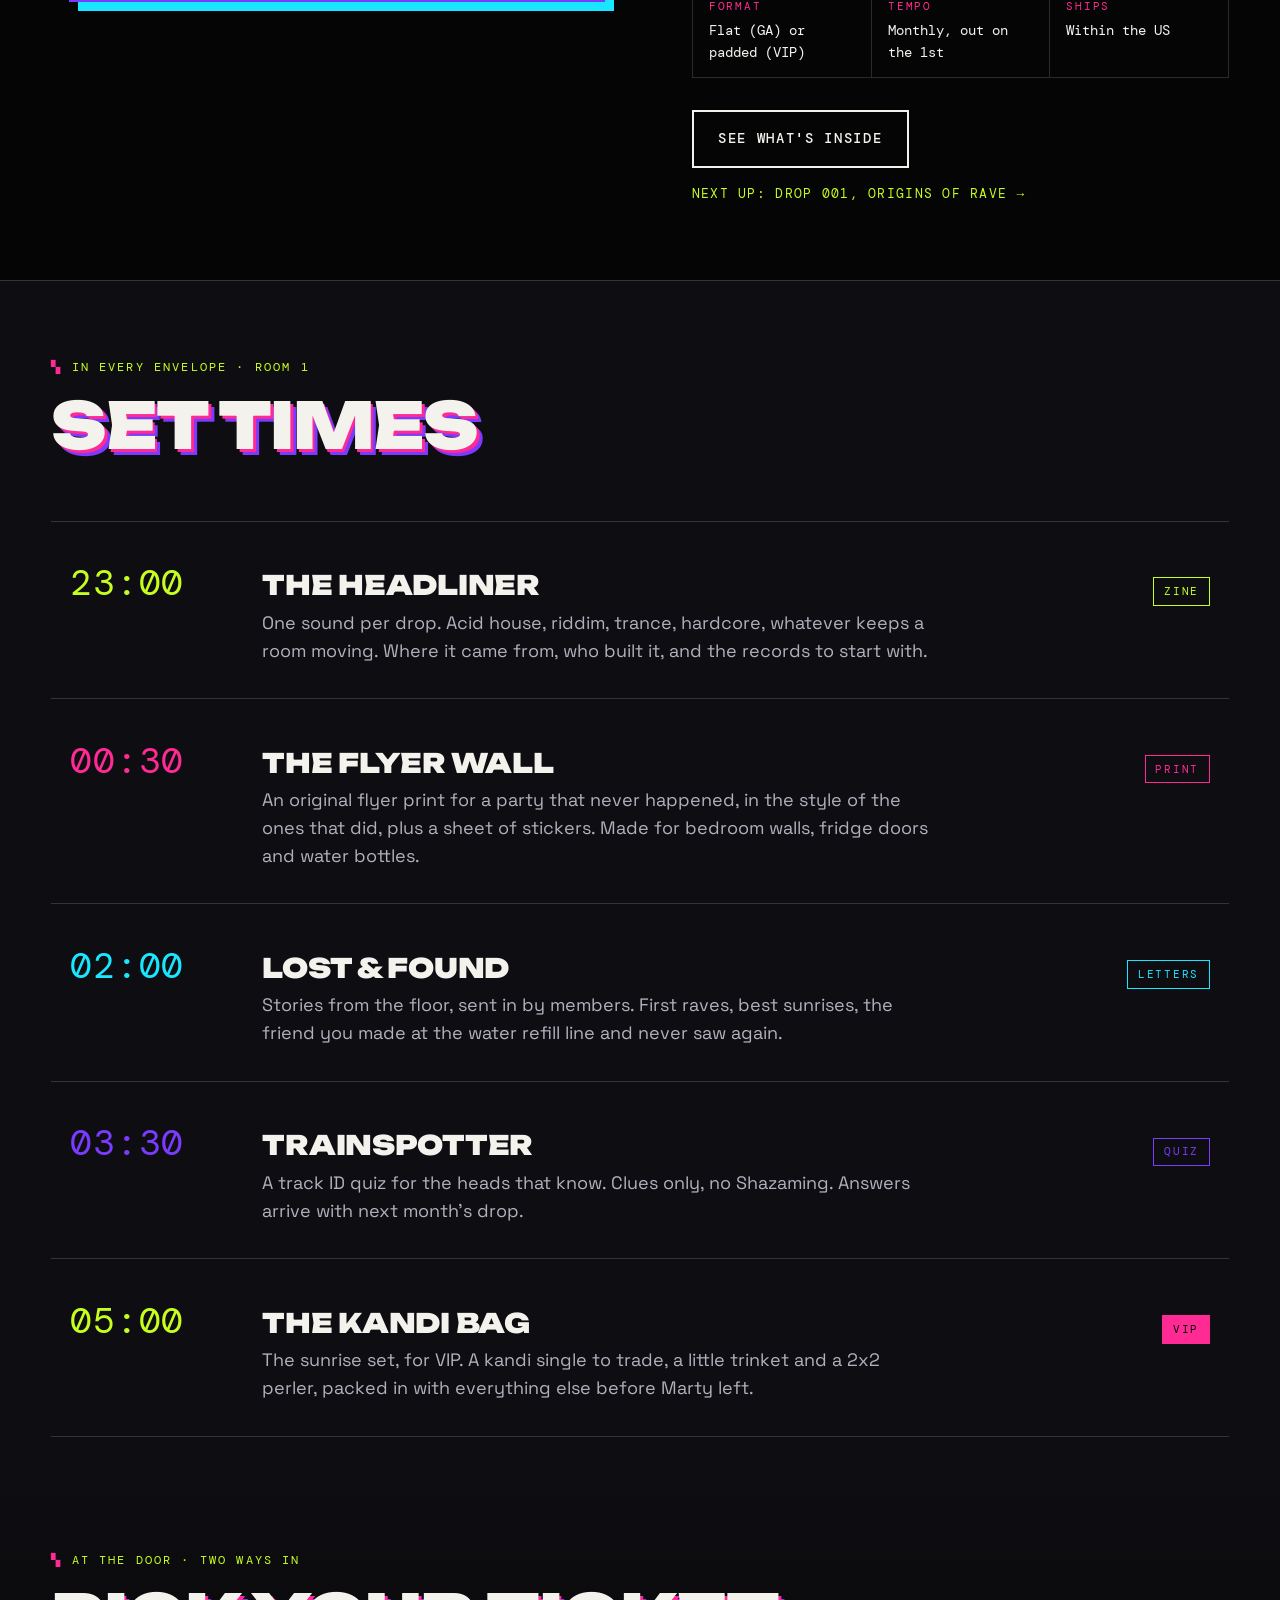
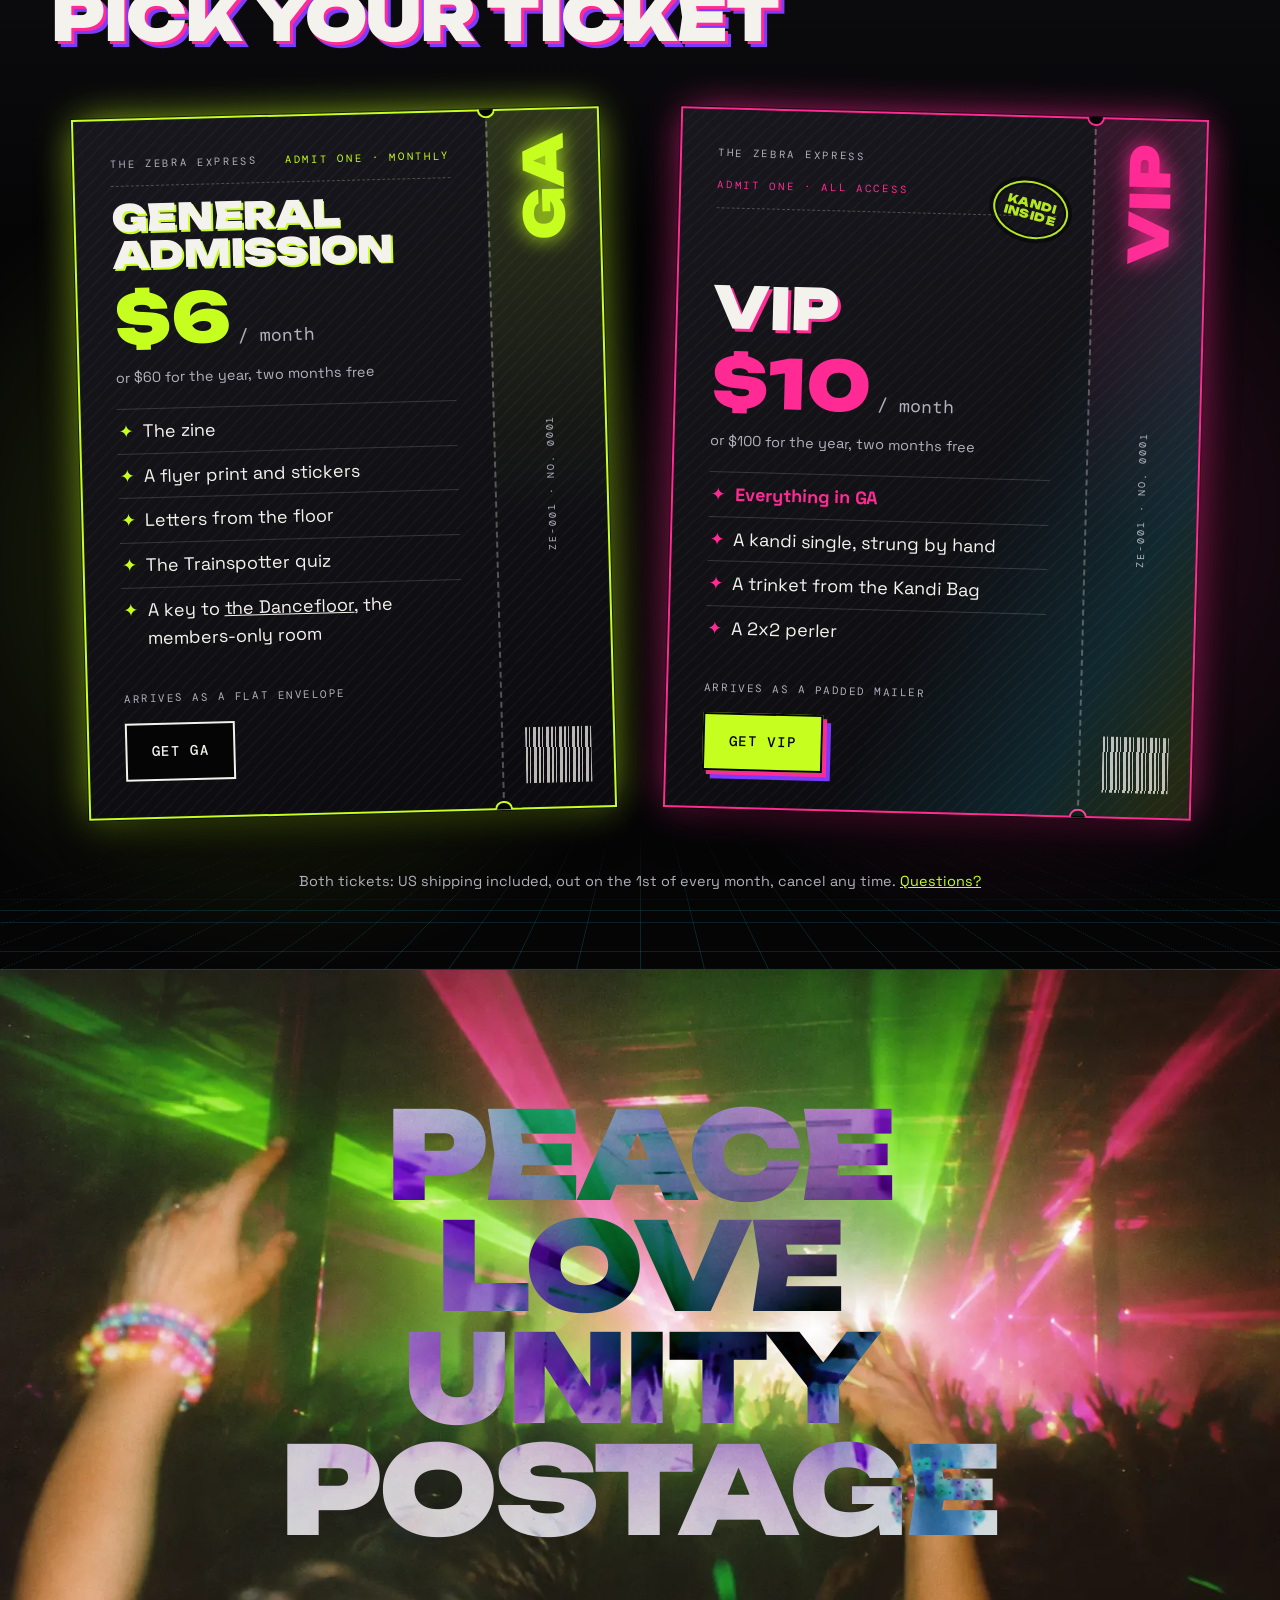
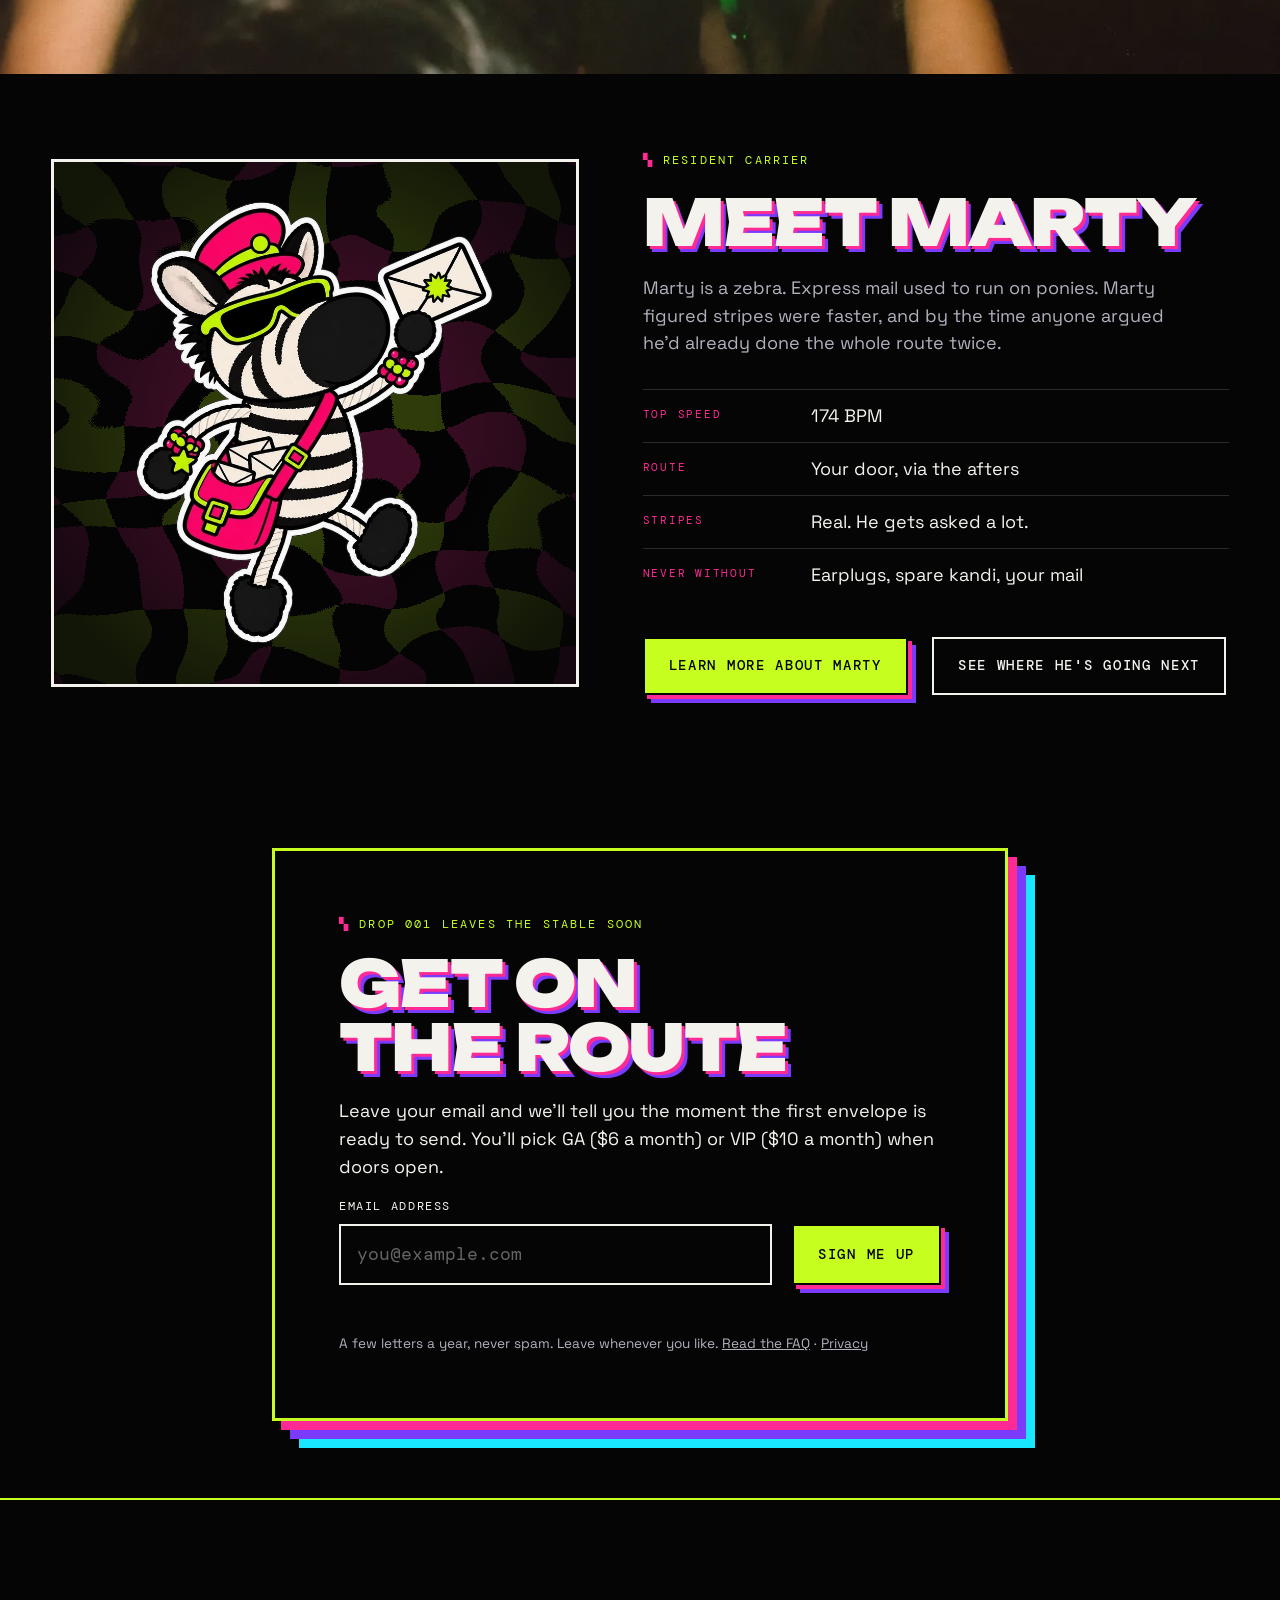
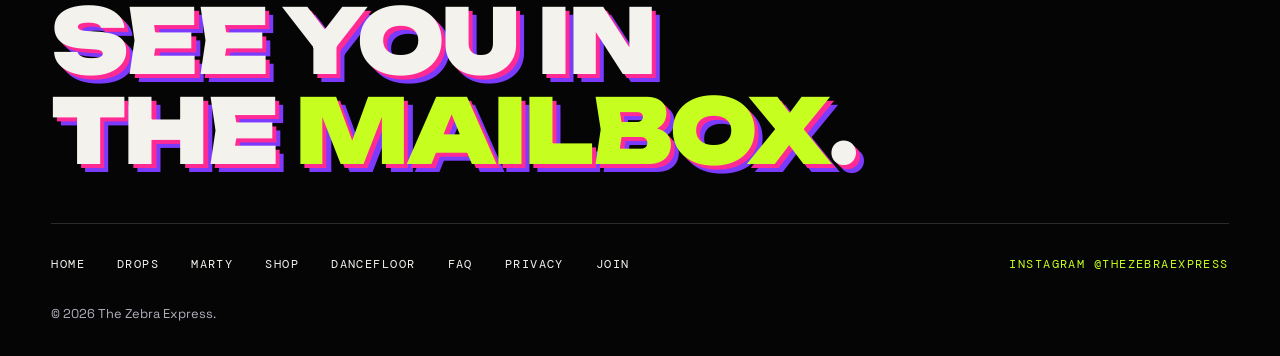
==== commit d73c1994: "Point share previews at the Vercel address until the domain is verified thezebraexpress.com isn't re" ====
--- a/index.html
+++ b/index.html
@@ -5,13 +5,13 @@
   <meta name="viewport" content="width=device-width, initial-scale=1">
   <title>The Zebra Express: snail mail for ravers</title>
   <meta name="description" content="The Zebra Express is a monthly snail-mail club for ravers. One sound per drop, mailed to your door by Marty the zebra.">
-  <!-- Social share card. The image URL must be absolute: change the domain here if the site lives elsewhere. -->
+  <!-- Social share card. URLs must be absolute. Using the Vercel address until thezebraexpress.com is verified; swap it back then. -->
   <meta property="og:type" content="website">
   <meta property="og:site_name" content="The Zebra Express">
   <meta property="og:title" content="The Zebra Express: the afters, in your mailbox">
   <meta property="og:description" content="The Zebra Express is a monthly snail-mail club for ravers. One sound per drop, mailed to your door by Marty the zebra.">
-  <meta property="og:url" content="https://thezebraexpress.com/">
-  <meta property="og:image" content="https://thezebraexpress.com/images/share.jpg">
+  <meta property="og:url" content="https://theponyexpress.vercel.app/">
+  <meta property="og:image" content="https://theponyexpress.vercel.app/images/share.jpg">
   <meta property="og:image:width" content="1200">
   <meta property="og:image:height" content="630">
   <meta property="og:image:alt" content="The Zebra Express: snail mail for ravers. A round badge of Marty the zebra in a pink mail cap, over psychedelic stripes.">
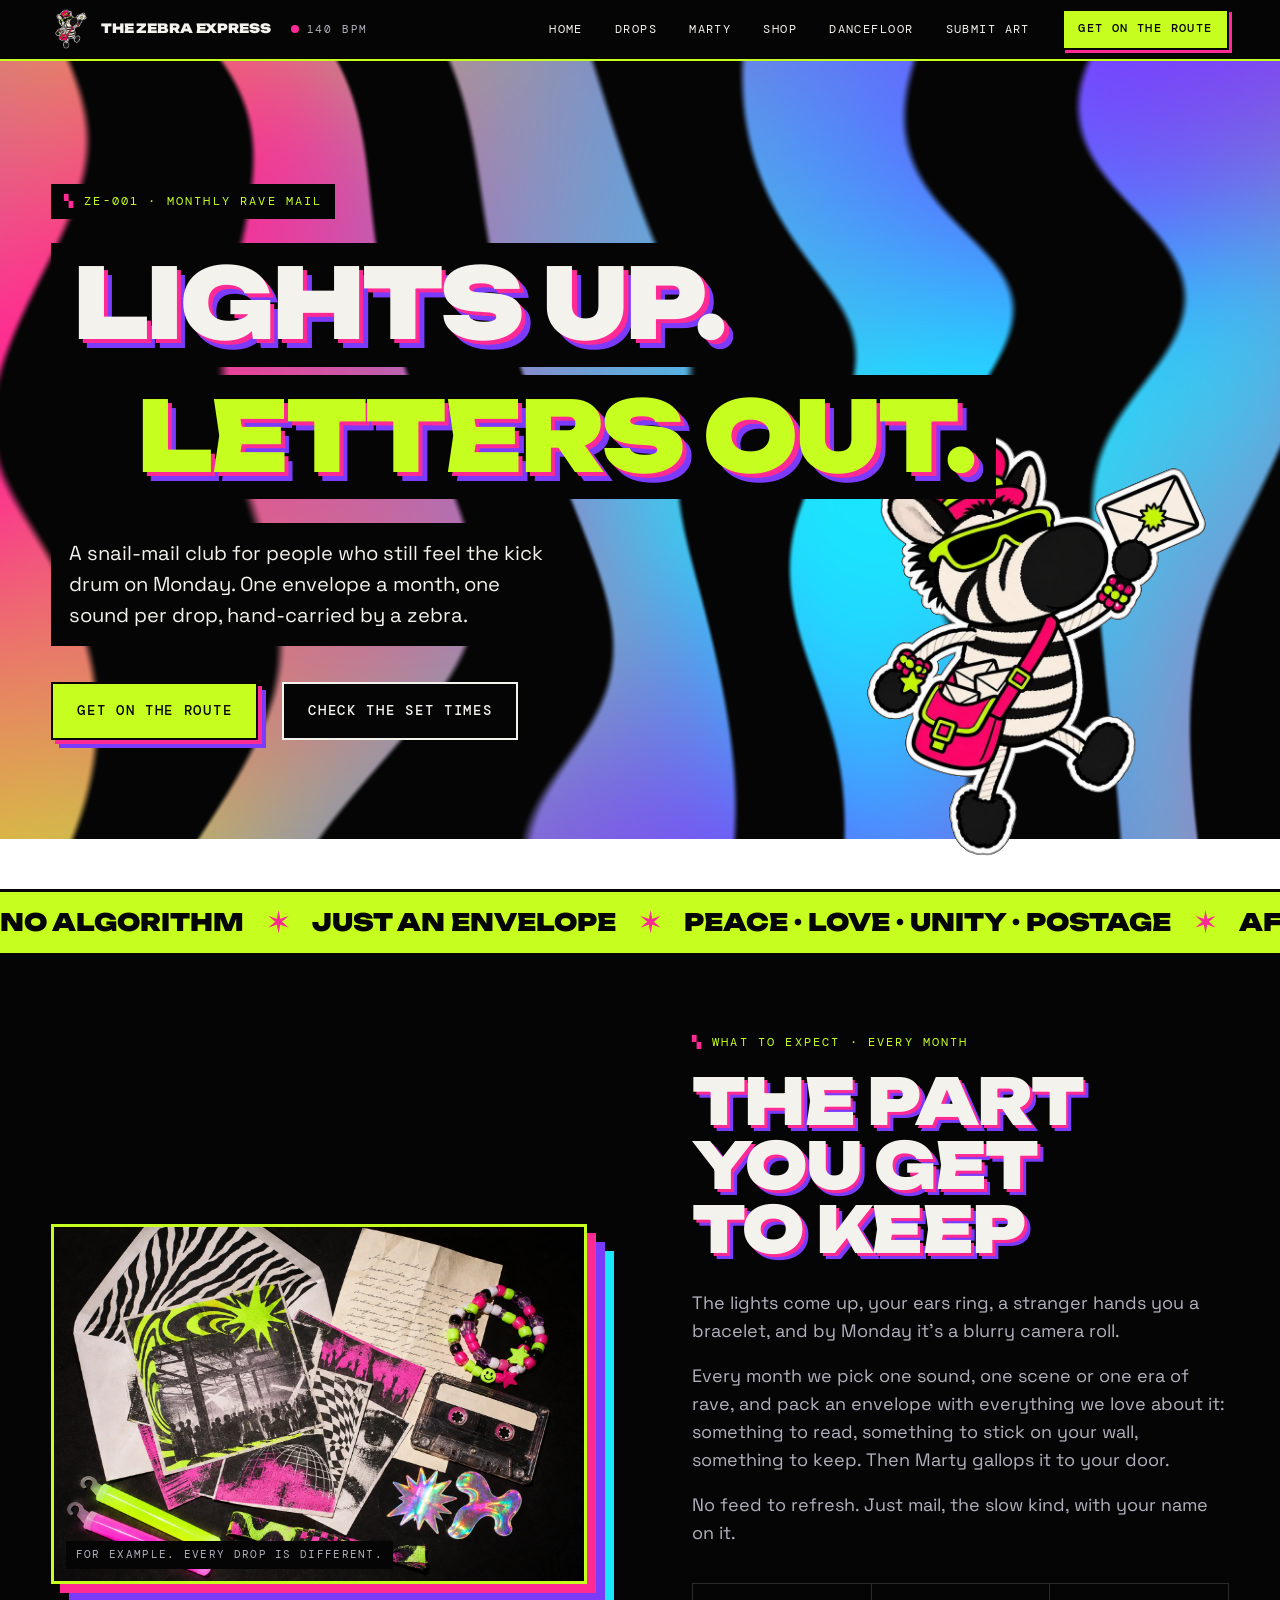
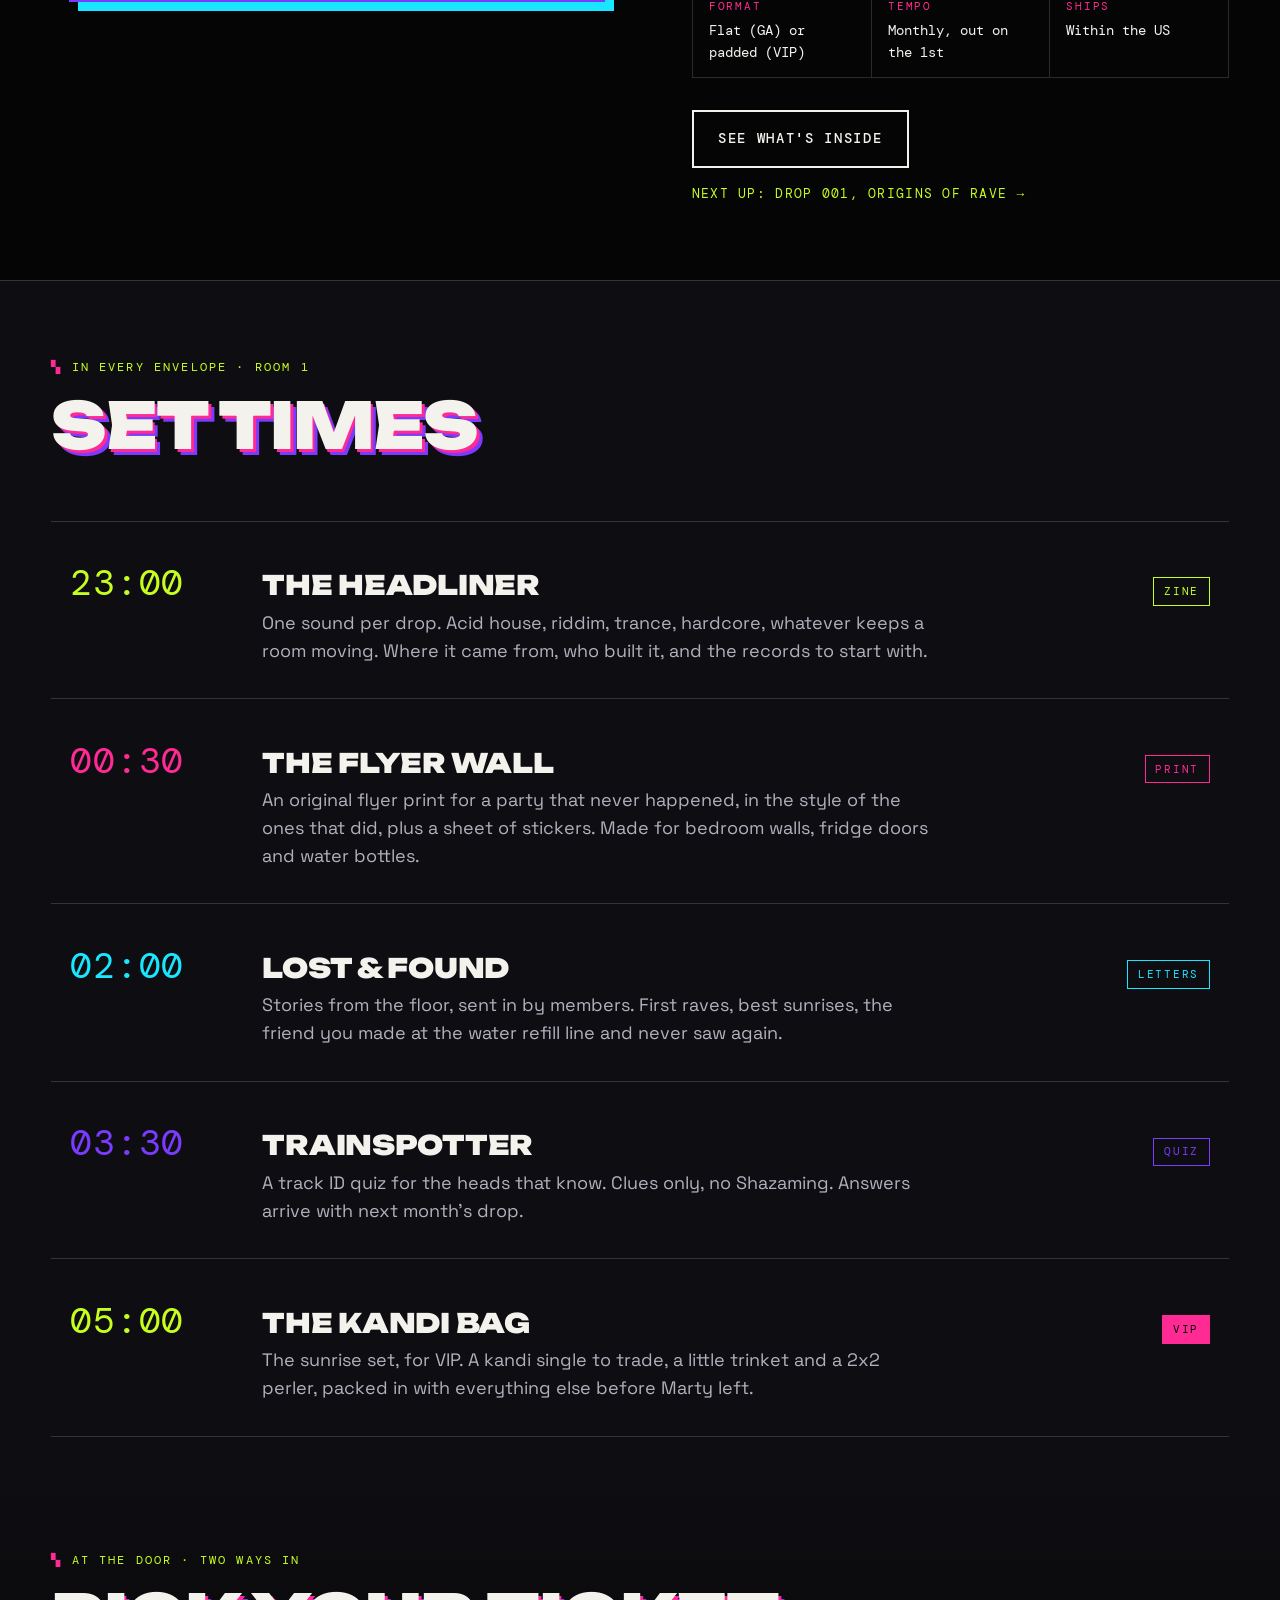
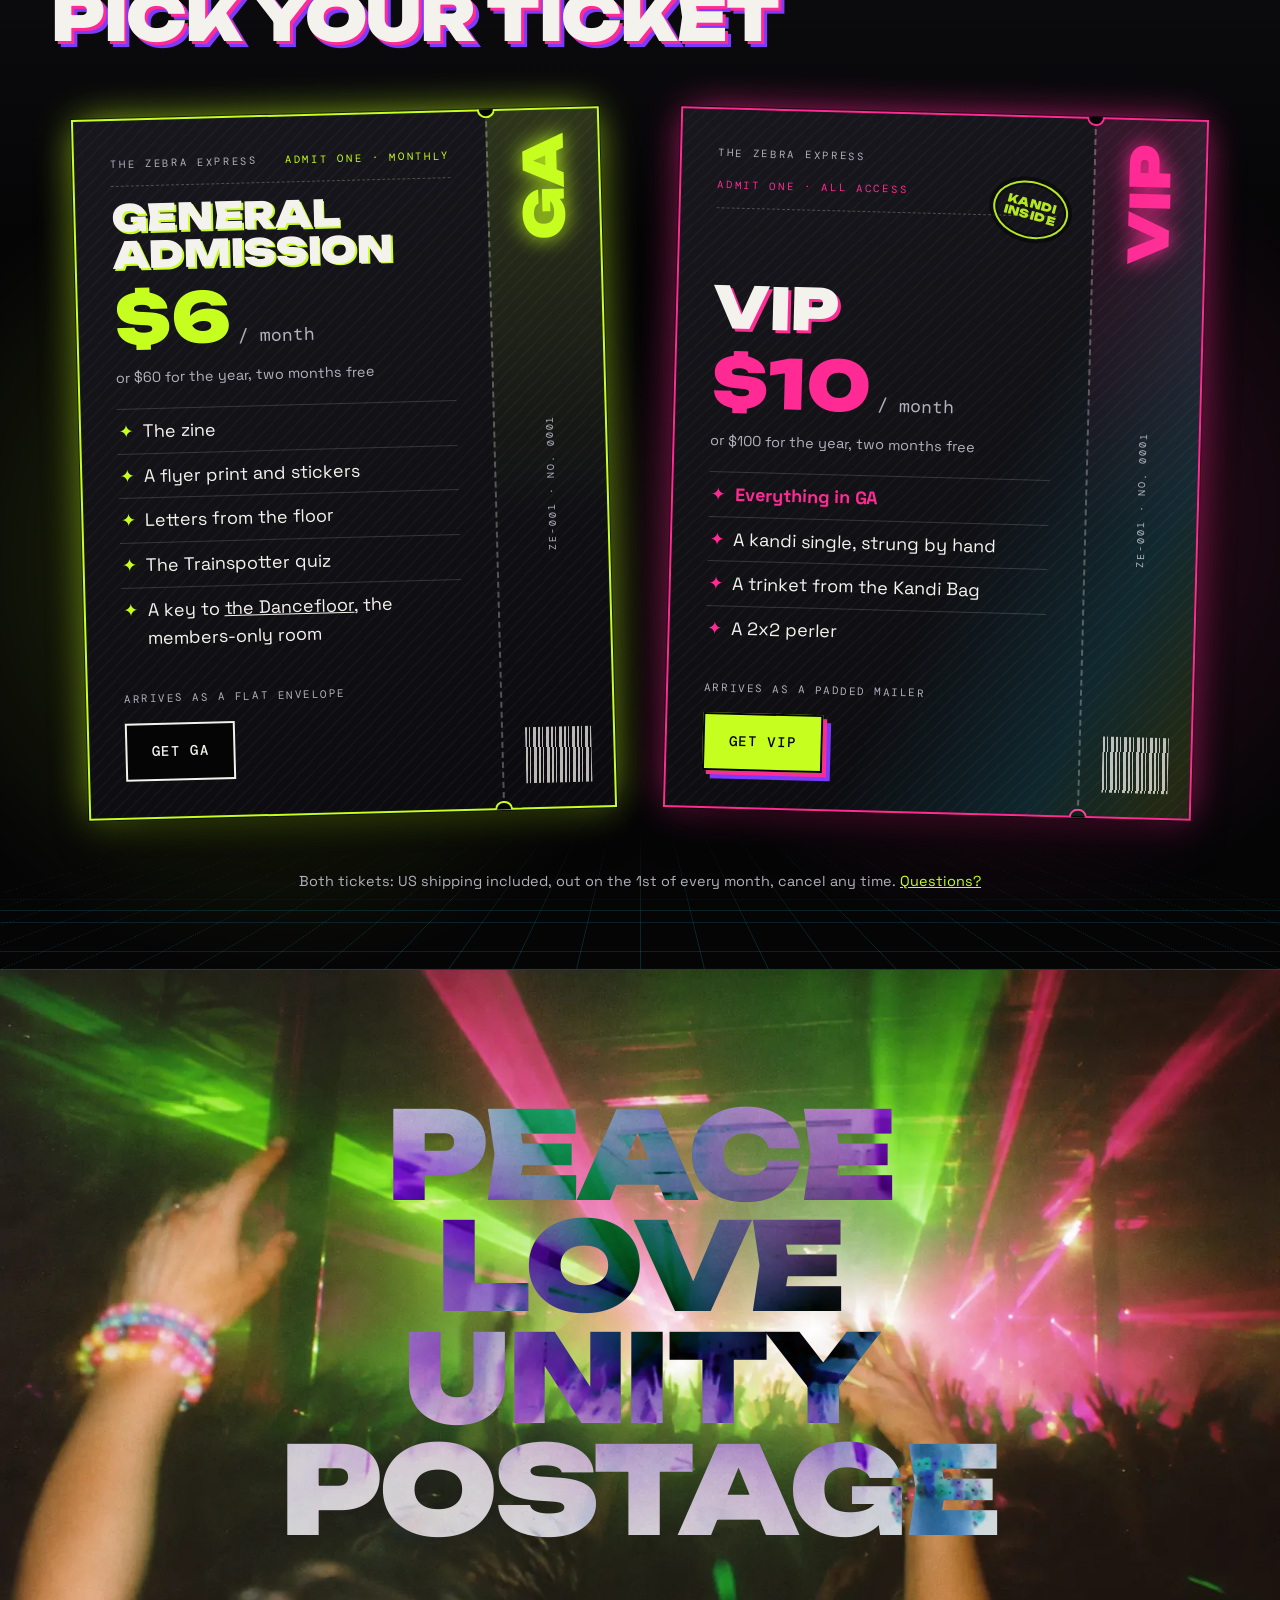
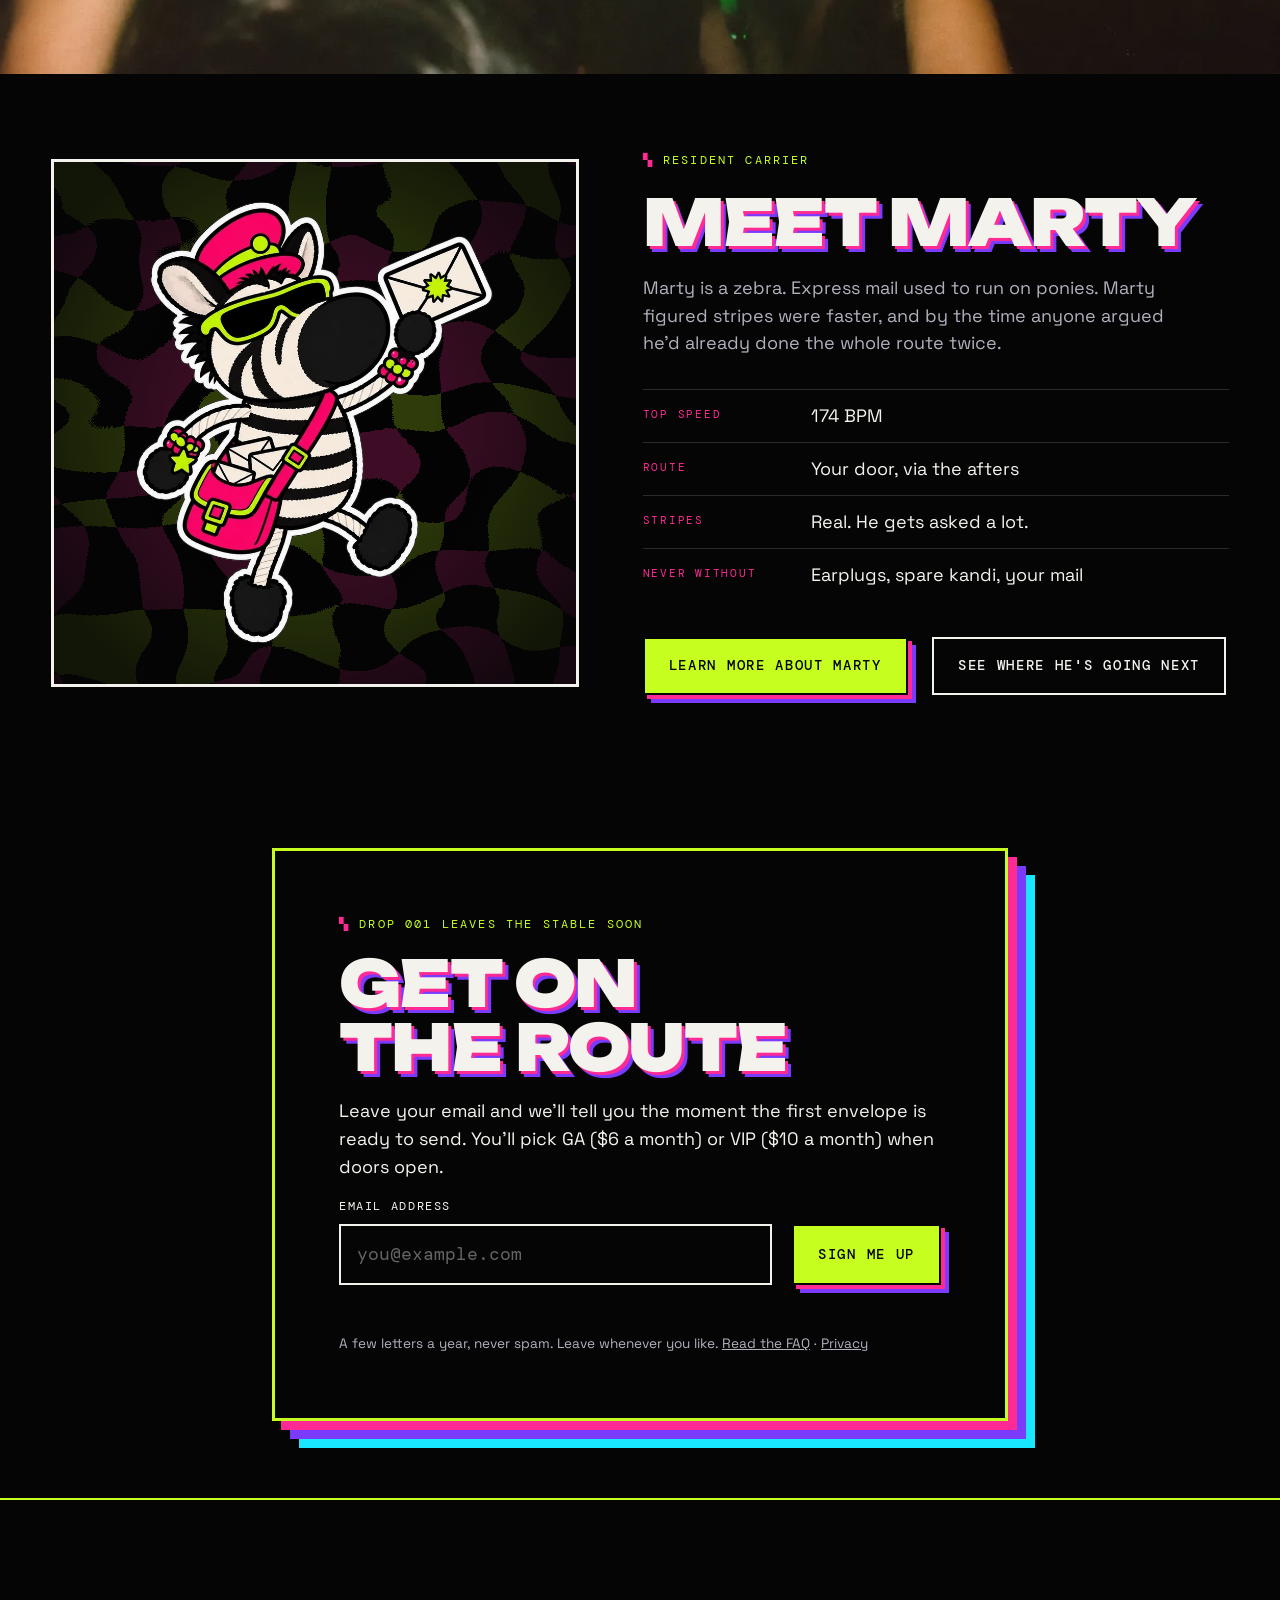
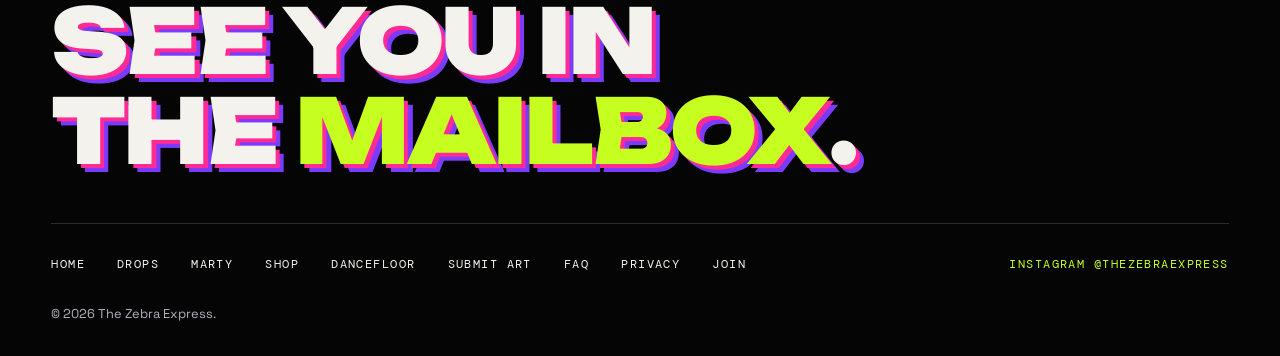
==== commit 4c8a2a90: "Add the Art Tent: artist submissions for future drops A new page where artists submit drawings, pain" ====
--- a/index.html
+++ b/index.html
@@ -22,7 +22,7 @@
   <link rel="preconnect" href="https://fonts.googleapis.com">
   <link rel="preconnect" href="https://fonts.gstatic.com" crossorigin>
   <link href="https://fonts.googleapis.com/css2?family=DM+Mono:wght@400;500&family=Space+Grotesk:wght@400;500;700&family=Unbounded:wght@500;900&display=swap" rel="stylesheet">
-  <link rel="stylesheet" href="styles.css?v=7">
+  <link rel="stylesheet" href="styles.css?v=10">
 </head>
 <body>
   <a class="skip" href="#main">Skip to content</a>
@@ -50,6 +50,7 @@
       <a href="marty.html">Marty</a>
       <a href="shop.html">Shop</a>
       <a href="dancefloor.html">Dancefloor</a>
+      <a href="arttent.html">Submit art</a>
       <a class="btn btn--small" href="index.html#join">Get on the route</a>
     </nav>
   </header>
@@ -299,6 +300,7 @@
       <a href="marty.html">Marty</a>
       <a href="shop.html">Shop</a>
       <a href="dancefloor.html">Dancefloor</a>
+      <a href="arttent.html">Submit art</a>
       <a href="faq.html">FAQ</a>
       <a href="#privacy" data-modal="privacy">Privacy</a>
       <a href="index.html#join">Join</a>
--- a/styles.css
+++ b/styles.css
@@ -1752,3 +1752,150 @@
 .join__next a { font-family: var(--mono); font-size: 0.8rem; letter-spacing: 0.1em; text-transform: uppercase; text-decoration: none; }
 .join__next a:hover { text-decoration: underline; }
 @media (max-width: 600px) { .join__party { flex-direction: column; align-items: flex-start; } }
+
+/* ==========================================================================
+   The Art Tent (artist submissions for future drops)
+   ========================================================================== */
+
+.tent-hero {
+  min-height: min(calc(100vh - 3.5rem), 46rem);
+  display: grid;
+  place-items: center;
+  padding: clamp(3rem, 7vw, 6rem) var(--pad);
+}
+/* a softly glowing room sign, breathing slowly like a lit-up tent at night */
+.tent-hero__card {
+  max-width: 56rem;
+  text-align: center;
+  background: rgb(5 5 6 / 0.86);
+  border: 2px solid var(--cyan);
+  border-radius: 2rem;
+  padding: clamp(2rem, 6vw, 4.5rem) clamp(1.5rem, 5vw, 4rem);
+  box-shadow: 0 0 0 1px rgb(0 0 0 / 0.6), 0 0 3.5rem -0.5rem rgb(25 230 255 / 0.45), inset 0 0 2.5rem rgb(122 59 255 / 0.18);
+  animation: breathe calc(var(--beat) * 16) ease-in-out infinite alternate;
+}
+@keyframes breathe {
+  from { box-shadow: 0 0 0 1px rgb(0 0 0 / 0.6), 0 0 2.5rem -0.5rem rgb(25 230 255 / 0.35), inset 0 0 2rem rgb(122 59 255 / 0.12); }
+  to { box-shadow: 0 0 0 1px rgb(0 0 0 / 0.6), 0 0 5rem 0 rgb(122 59 255 / 0.45), inset 0 0 3rem rgb(25 230 255 / 0.2); }
+}
+.tent-hero__card > * + * { margin-top: 1.5rem; }
+.tent-hero .tag { justify-content: center; }
+.tent-hero h1 { font-size: clamp(2.3rem, 8.4vw, 7rem); line-height: 0.95; }
+.tent-hero h1 span { display: block; }
+.tent-hero h1 span:first-child { color: var(--cyan); text-shadow: 0 0 0.3em rgb(25 230 255 / 0.45); }
+.tent-hero h1 span:last-child {
+  background: linear-gradient(90deg, var(--uv), var(--pink), var(--acid), var(--cyan), var(--uv)) 0 0 / 300% 100%;
+  -webkit-background-clip: text;
+  background-clip: text;
+  color: transparent;
+  animation: drift calc(var(--beat) * 32) linear infinite;
+}
+@keyframes drift { to { background-position: 300% 0; } }
+.tent-hero .lede { margin-inline: auto; color: var(--dim); }
+.tent-hero .hero__actions { justify-content: center; }
+
+/* The brief */
+.brief {
+  background: var(--ink);
+  padding: var(--section-y) var(--pad);
+  display: grid;
+  grid-template-columns: minmax(0, 1.3fr) minmax(0, 1fr);
+  gap: clamp(2rem, 6vw, 5rem);
+  align-items: start;
+}
+.brief__copy > * + * { margin-top: 1.25rem; }
+.brief__text > * + * { margin-top: 1rem; }
+.brief__text p { color: var(--dim); max-width: 36rem; }
+.brief__card {
+  background: var(--ink-2);
+  border: 2px solid var(--line);
+  border-top: 6px solid var(--cyan);
+  padding: 1.5rem;
+}
+.brief__label { font-family: var(--mono); font-size: 0.72rem; letter-spacing: 0.16em; text-transform: uppercase; color: var(--cyan); }
+.brief__label + * { margin-top: 0.75rem; }
+.brief__wanted { list-style: none; margin-bottom: 1.75rem; padding: 0; display: flex; flex-wrap: wrap; gap: 0.5rem; }
+.brief__wanted li {
+  font-family: var(--mono);
+  font-size: 0.72rem;
+  letter-spacing: 0.08em;
+  text-transform: uppercase;
+  border: 1px solid var(--cyan);
+  color: var(--cyan);
+  padding: 0.35rem 0.6rem;
+}
+.brief__deadline { font-family: var(--display); font-weight: 900; text-transform: uppercase; font-size: clamp(1.2rem, 2.4vw, 1.75rem); }
+.brief__fine { margin-top: 1.5rem; padding-top: 1rem; border-top: 1px solid var(--line); font-size: 0.85rem; color: var(--dim); }
+
+/* The submission form */
+.submit { max-width: 52rem; }
+.submit__form { display: grid; gap: 1.4rem; margin-top: 2rem !important; }
+.submit__row { display: grid; grid-template-columns: repeat(2, minmax(0, 1fr)); gap: 1.4rem; }
+.field label:first-child {
+  display: block;
+  font-family: var(--mono);
+  font-size: 0.72rem;
+  letter-spacing: 0.14em;
+  text-transform: uppercase;
+  margin-bottom: 0.5rem;
+}
+.field label span { color: var(--dim); text-transform: none; letter-spacing: 0.04em; }
+.field input[type="text"],
+.field input[type="email"],
+.field textarea {
+  width: 100%;
+  font: inherit;
+  font-family: var(--mono);
+  color: var(--white);
+  background: transparent;
+  border: 2px solid var(--white);
+  border-radius: 0;
+  padding: 0.9rem 1rem;
+}
+.field textarea { resize: vertical; min-height: 7rem; }
+.field input::placeholder, .field textarea::placeholder { color: rgba(244, 242, 236, 0.4); }
+.field input:focus-visible, .field textarea:focus-visible { border-color: var(--cyan); outline: none; }
+.field input:user-invalid, .field textarea:user-invalid { border-color: var(--pink); }
+
+.drop-zone {
+  position: relative;
+  display: flex;
+  flex-wrap: wrap;
+  align-items: center;
+  gap: 1rem;
+  padding: 1.5rem;
+  border: 2px dashed var(--cyan);
+  background: repeating-linear-gradient(115deg, transparent 0 22px, rgb(25 230 255 / 0.05) 22px 44px);
+  cursor: pointer;
+}
+.drop-zone:hover { background-color: rgb(25 230 255 / 0.06); }
+.drop-zone:focus-within { outline: 3px solid var(--cyan); outline-offset: 3px; }
+/* the real file input covers the whole box, invisible, so clicking or dropping anywhere works */
+.drop-zone input { position: absolute; inset: 0; opacity: 0; cursor: pointer; }
+.drop-zone__cta {
+  font-family: var(--mono);
+  font-size: 0.8rem;
+  letter-spacing: 0.12em;
+  text-transform: uppercase;
+  border: 2px solid var(--white);
+  padding: 0.6rem 0.9rem;
+}
+.drop-zone__list { font-family: var(--mono); font-size: 0.8rem; color: var(--dim); overflow-wrap: anywhere; }
+.drop-zone__list:empty::before { content: "or drop them here"; }
+
+.check { display: flex; gap: 0.8rem; align-items: flex-start; font-size: 0.92rem; color: var(--dim); cursor: pointer; }
+.check input { flex: none; width: 1.25rem; height: 1.25rem; margin: 0.15rem 0 0; accent-color: var(--acid); }
+.submit__form .btn { justify-self: start; }
+.submit__form .btn:disabled { opacity: 0.6; cursor: wait; }
+.submit__form .signup__msg { margin-top: 0; }
+
+@media (max-width: 860px) {
+  .brief, .submit__row { grid-template-columns: minmax(0, 1fr); }
+}
+@media (max-width: 480px) {
+  .submit__form .btn { justify-self: stretch; }
+  .tent-hero .hero__actions { align-items: center; max-width: none; }
+}
+@media (prefers-reduced-motion: reduce) {
+  .tent-hero__card, .tent-hero h1 span:last-child { animation: none; }
+}
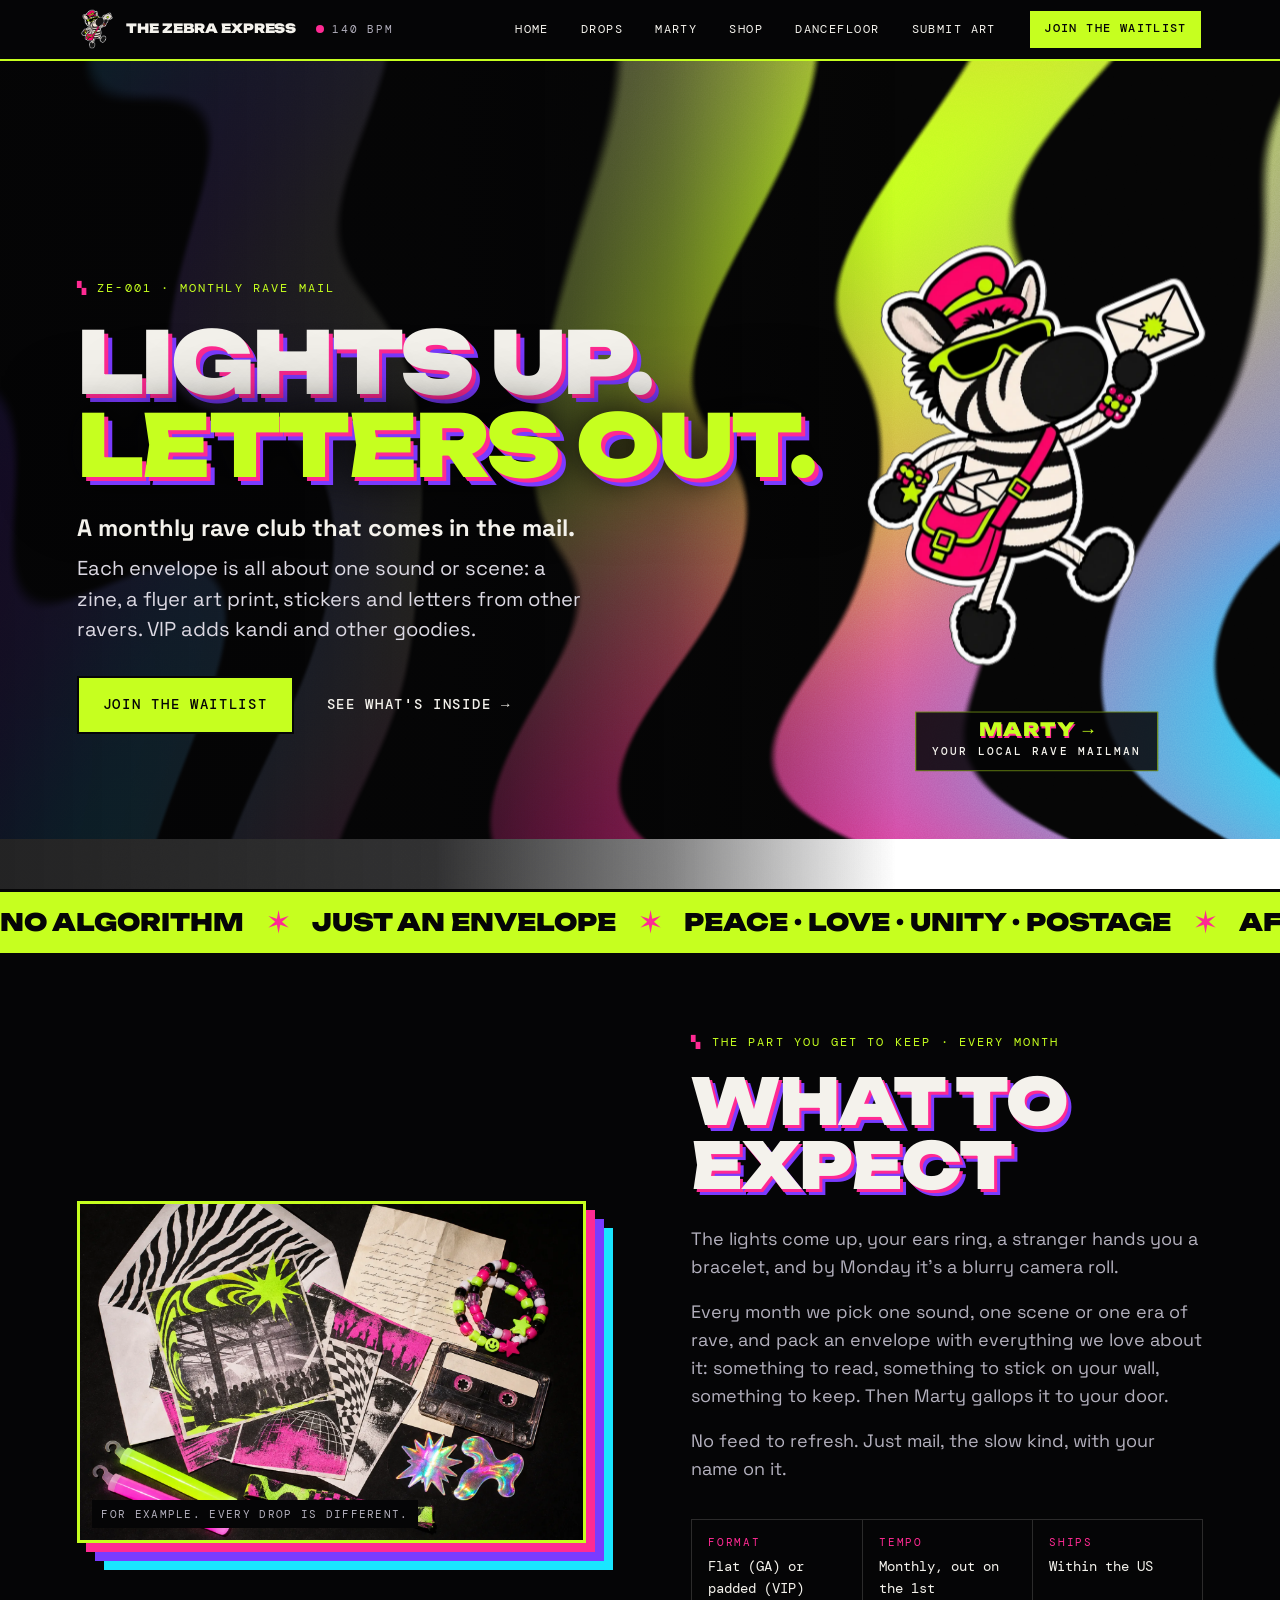
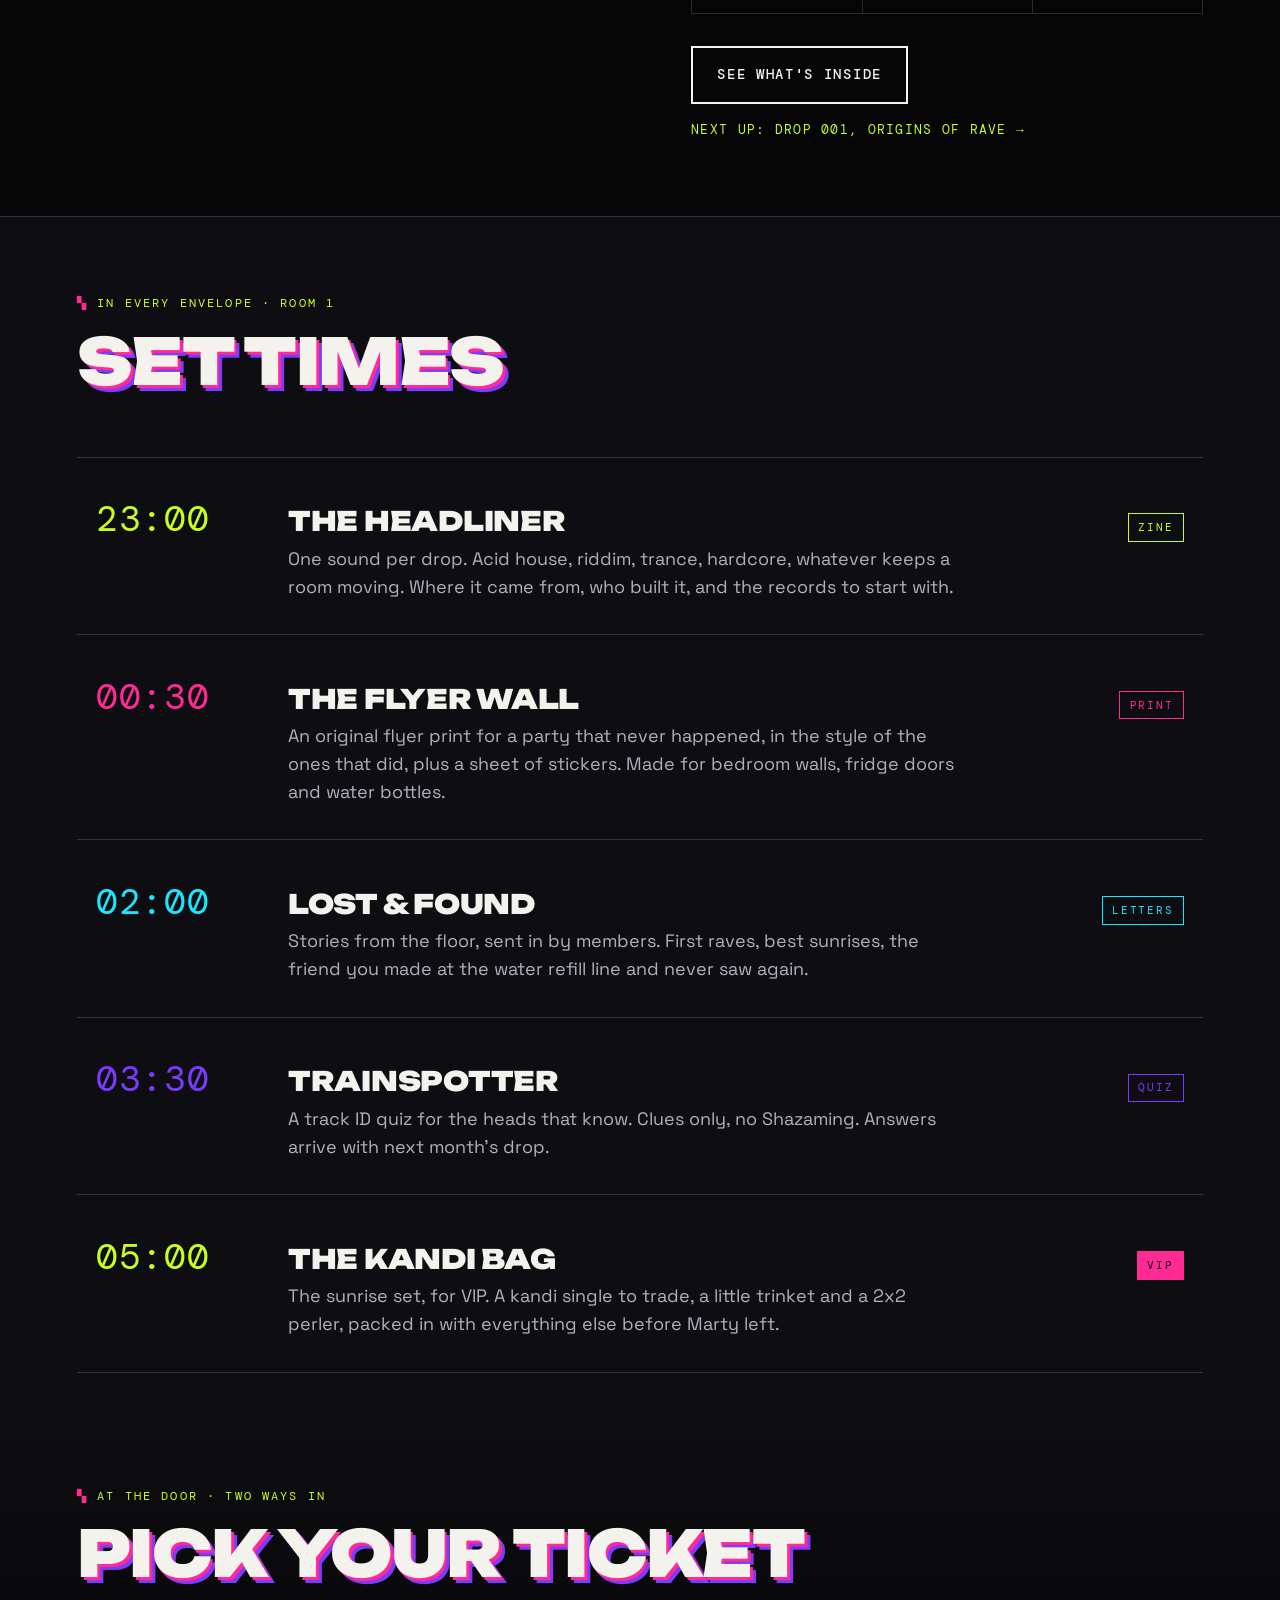
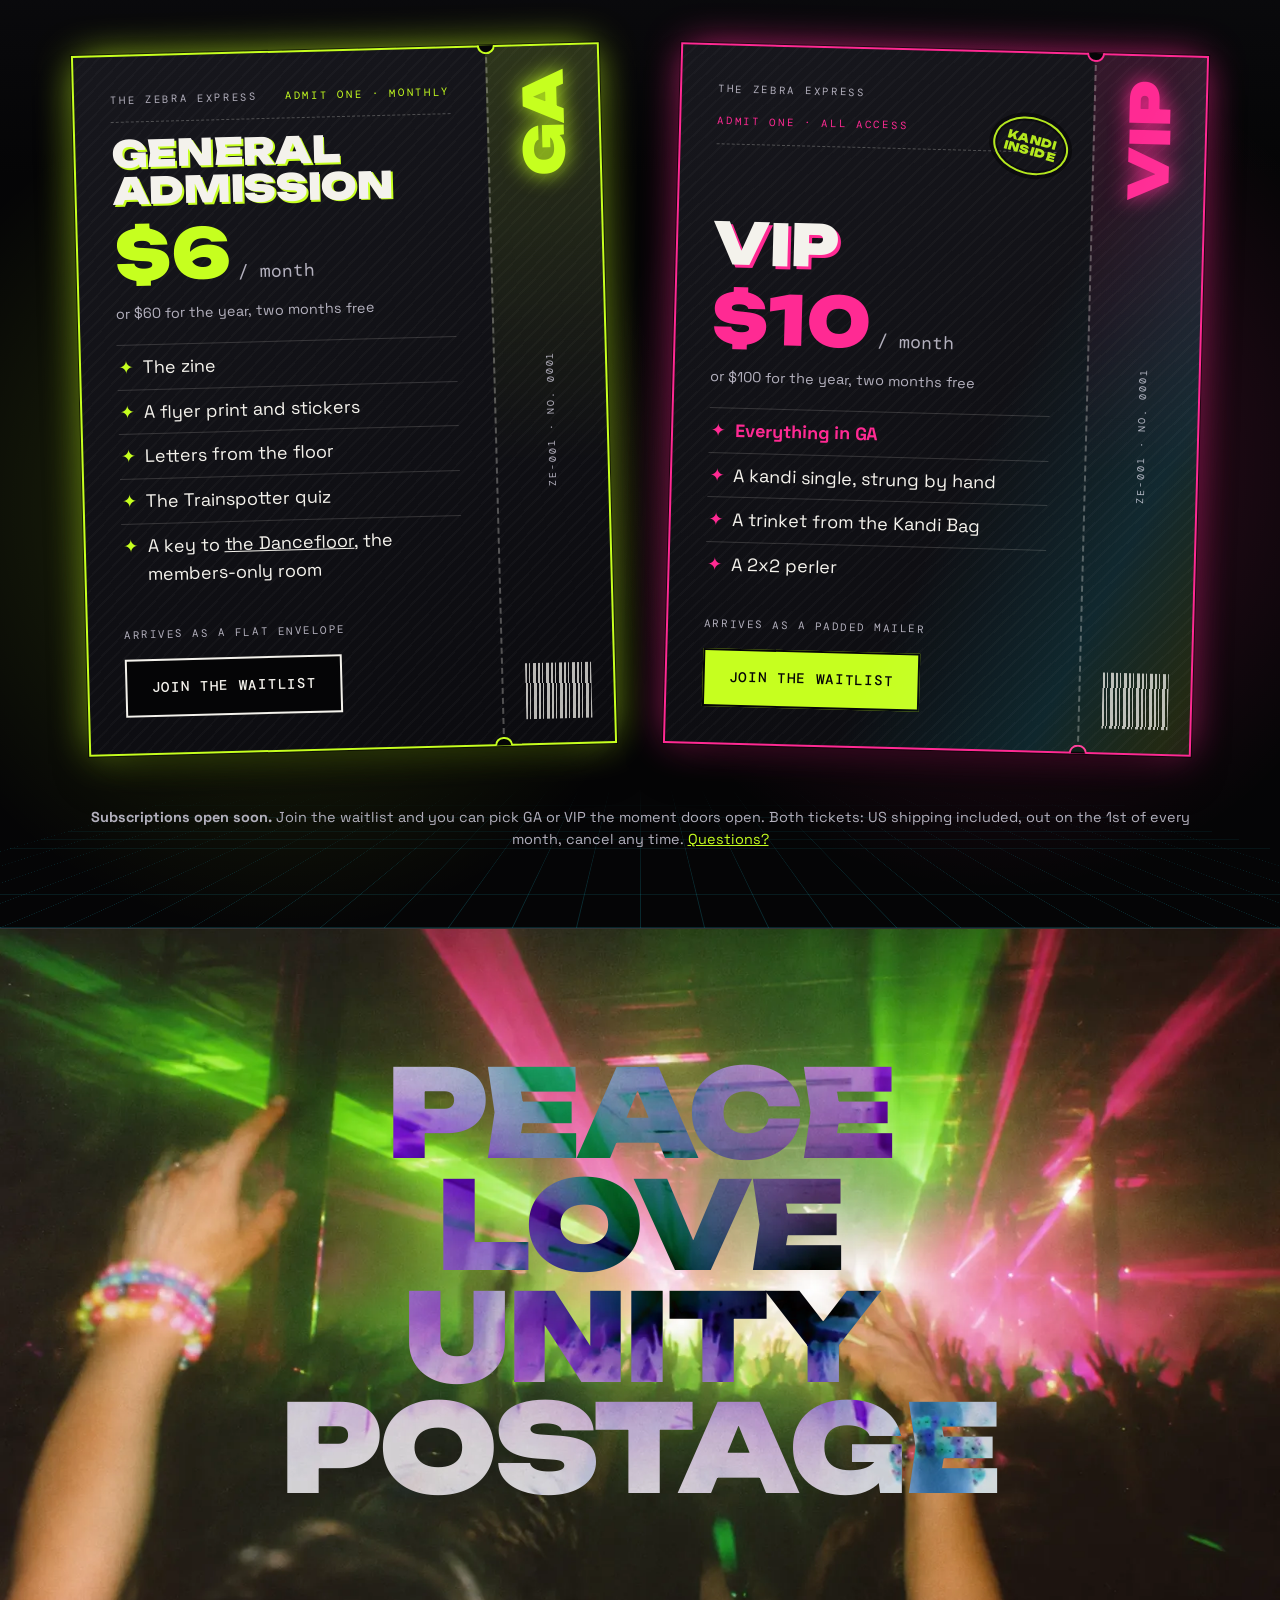
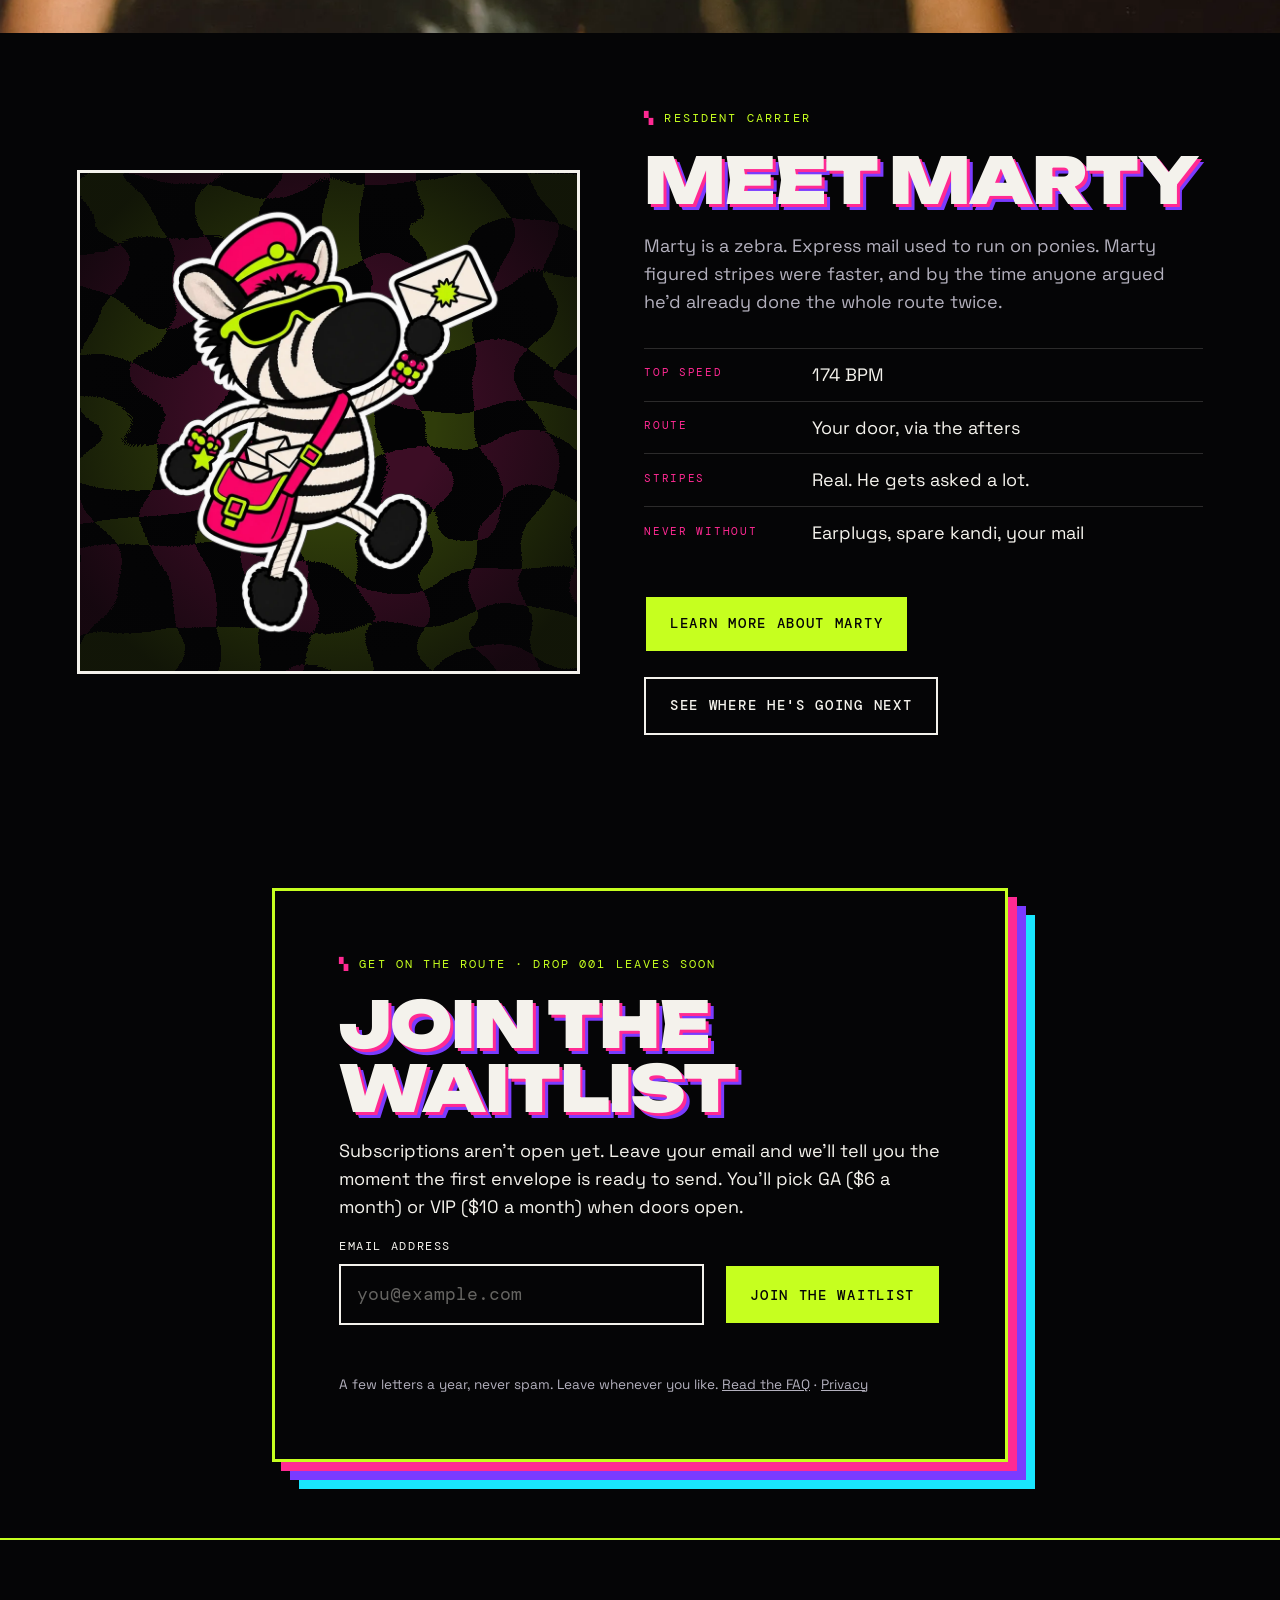
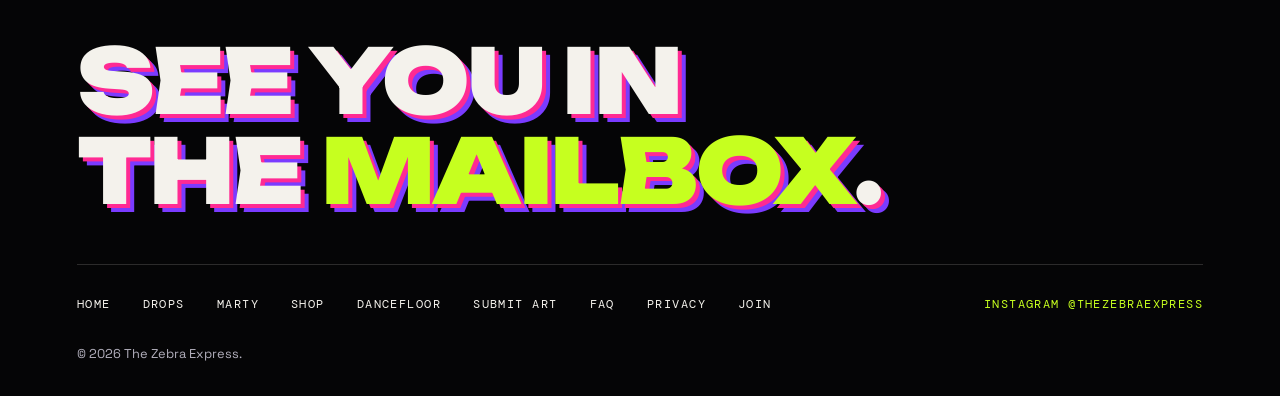
==== commit 81681a1c: "Rework the homepage hero and say "waitlist" plainly - Every join button says "Join the waitlist", an" ====
--- a/index.html
+++ b/index.html
@@ -22,13 +22,15 @@
   <link rel="preconnect" href="https://fonts.googleapis.com">
   <link rel="preconnect" href="https://fonts.gstatic.com" crossorigin>
   <link href="https://fonts.googleapis.com/css2?family=DM+Mono:wght@400;500&family=Space+Grotesk:wght@400;500;700&family=Unbounded:wght@500;900&display=swap" rel="stylesheet">
-  <link rel="stylesheet" href="styles.css?v=10">
+  <link rel="stylesheet" href="styles.css?v=40">
 </head>
 <body>
   <a class="skip" href="#main">Skip to content</a>
 
   <!-- Animated warped-stripe background. Sections marked .window let it show through. -->
   <canvas id="trip" aria-hidden="true"></canvas>
+  <!-- A faint film grain over the background -->
+  <div class="grain" aria-hidden="true"></div>
 
   <!-- Warp filter used by the checkerboard behind Marty -->
   <svg class="defs" width="0" height="0" aria-hidden="true" focusable="false">
@@ -51,7 +53,7 @@
       <a href="shop.html">Shop</a>
       <a href="dancefloor.html">Dancefloor</a>
       <a href="arttent.html">Submit art</a>
-      <a class="btn btn--small" href="index.html#join">Get on the route</a>
+      <a class="btn btn--small" href="index.html#join">Join the waitlist</a>
     </nav>
   </header>
 
@@ -63,17 +65,21 @@
         <span class="strip">Lights up.</span>
         <span class="strip strip--acid">Letters out.</span>
       </h1>
-      <p class="lede">A snail-mail club for people who still feel the kick drum on Monday. One envelope a month, one sound per drop, hand-carried by a zebra.</p>
+      <p class="lede"><strong>A monthly rave club that comes in the mail.</strong> Each envelope is all about one sound or scene: a zine, a flyer art print, stickers and letters from other ravers. VIP adds kandi and other goodies.</p>
       <div class="hero__actions">
-        <a class="btn" href="#join">Get on the route</a>
-        <a class="btn btn--ghost" href="#inside">Check the set times</a>
-      </div>
-
-      <div class="hero__marty" aria-hidden="true">
-        <img class="echo echo--3" src="images/marty.webp?v=5" alt="" width="900" height="900">
-        <img class="echo echo--2" src="images/marty.webp?v=5" alt="" width="900" height="900">
-        <img class="echo echo--1" src="images/marty.webp?v=5" alt="" width="900" height="900">
-        <img class="echo__top" src="images/marty.webp?v=5" alt="" width="900" height="900">
+        <a class="btn" href="#join">Join the waitlist</a>
+        <a class="btn btn--quiet" href="#inside">See what's inside →</a>
+      </div>
+
+      <div class="hero__marty">
+        <!-- Only Marty bobs; his nameplate stays put under the whole dance area -->
+        <div class="hero__dancer" aria-hidden="true">
+          <img class="echo echo--3" src="images/marty.webp?v=5" alt="" width="900" height="900">
+          <img class="echo echo--2" src="images/marty.webp?v=5" alt="" width="900" height="900">
+          <img class="echo echo--1" src="images/marty.webp?v=5" alt="" width="900" height="900">
+          <img class="echo__top" src="images/marty.webp?v=5" alt="" width="900" height="900">
+        </div>
+        <a class="hero__note" href="marty.html" aria-label="Meet Marty, your local rave mailman"><b>Marty</b><span>Your local rave mailman</span></a>
       </div>
     </section>
 
@@ -94,8 +100,8 @@
       </figure>
 
       <div class="drop__copy">
-        <p class="tag">What to expect · Every month</p>
-        <h2>The part you get to keep</h2>
+        <p class="tag">The part you get to keep · Every month</p>
+        <h2>What to expect</h2>
         <p>The lights come up, your ears ring, a stranger hands you a bracelet, and by Monday it's a blurry camera roll.</p>
         <p>Every month we pick one sound, one scene or one era of rave, and pack an envelope with everything we love about it: something to read, something to stick on your wall, something to keep. Then Marty gallops it to your door.</p>
         <p>No feed to refresh. Just mail, the slow kind, with your name on it.</p>
@@ -185,7 +191,7 @@
             </ul>
             <div class="ticket__foot">
               <p class="ticket__mail">Arrives as a flat envelope</p>
-              <a class="btn btn--ghost" href="#join">Get GA</a>
+              <a class="btn btn--ghost" href="#join">Join the waitlist</a>
             </div>
           </div>
           <div class="ticket__stub" aria-hidden="true">
@@ -210,7 +216,7 @@
             </ul>
             <div class="ticket__foot">
               <p class="ticket__mail">Arrives as a padded mailer</p>
-              <a class="btn" href="#join">Get VIP</a>
+              <a class="btn" href="#join">Join the waitlist</a>
             </div>
           </div>
           <div class="ticket__stub" aria-hidden="true">
@@ -221,7 +227,7 @@
         </article>
       </div>
 
-      <p class="tickets__fine">Both tickets: US shipping included, out on the 1st of every month, cancel any time. <a href="faq.html">Questions?</a></p>
+      <p class="tickets__fine"><strong>Subscriptions open soon.</strong> Join the waitlist and you can pick GA or VIP the moment doors open. Both tickets: US shipping included, out on the 1st of every month, cancel any time. <a href="faq.html">Questions?</a></p>
     </section>
 
     <!-- CROWD BAND -->
@@ -258,15 +264,15 @@
     <section class="join window" id="join">
       <div class="join__card">
         <div class="join__ask" id="join-ask">
-          <p class="tag">Drop 001 leaves the stable soon</p>
-          <h2>Get on the route</h2>
-          <p>Leave your email and we'll tell you the moment the first envelope is ready to send. You'll pick GA ($6 a month) or VIP ($10 a month) when doors open.</p>
+          <p class="tag">Get on the route · Drop 001 leaves soon</p>
+          <h2>Join the waitlist</h2>
+          <p>Subscriptions aren't open yet. Leave your email and we'll tell you the moment the first envelope is ready to send. You'll pick GA ($6 a month) or VIP ($10 a month) when doors open.</p>
 
           <form class="signup" id="signup" novalidate>
             <label for="email">Email address</label>
             <div class="signup__row">
               <input id="email" name="email" type="email" autocomplete="email" placeholder="you@example.com" required aria-describedby="signup-note signup-msg">
-              <button class="btn" type="submit">Sign me up</button>
+              <button class="btn" type="submit">Join the waitlist</button>
             </div>
             <p class="signup__msg" id="signup-msg" role="status" aria-live="polite"></p>
             <p class="signup__note" id="signup-note">A few letters a year, never spam. Leave whenever you like. <a href="faq.html">Read the FAQ</a> · <a href="#privacy" data-modal="privacy">Privacy</a></p>
@@ -282,7 +288,7 @@
               <div class="flipbook__frames" role="img" aria-label="Cartoon Marty doing a happy shuffle"></div>
             </div>
             <div class="join__hype">
-              <p>Marty's already dancing about it. You're on the route for Drop 001: <strong>Origins of Rave</strong>.</p>
+              <p>Marty's already dancing about it. You're on the waitlist for Drop 001: <strong>Origins of Rave</strong>.</p>
               <p>Doors open soon. When subscriptions go live you'll be the first to know, before anyone else gets the link. Keep an eye on your inbox, and on <a href="https://www.instagram.com/thezebraexpress/" rel="noopener" target="_blank">@thezebraexpress</a> for sneak peeks.</p>
               <p class="join__next"><a href="drops.html">See what's dropping →</a></p>
             </div>
--- a/styles.css
+++ b/styles.css
@@ -93,6 +93,27 @@
 
 /* ---------- Animated background ---------- */
 
+/* Film grain over the background: fixed noise, very faint, flickering slowly like projected film */
+.grain {
+  position: fixed;
+  inset: -50%;
+  z-index: -1;
+  pointer-events: none;
+  opacity: 0.11;
+  mix-blend-mode: overlay;
+  background-image: url("data:image/svg+xml,%3Csvg xmlns='http://www.w3.org/2000/svg' width='220' height='220'%3E%3Cfilter id='n'%3E%3CfeTurbulence type='fractalNoise' baseFrequency='0.85' numOctaves='3' stitchTiles='stitch'/%3E%3CfeColorMatrix values='0 0 0 0 1  0 0 0 0 1  0 0 0 0 1  0 0 0 1.6 -0.3'/%3E%3C/filter%3E%3Crect width='100%25' height='100%25' filter='url(%23n)'/%3E%3C/svg%3E");
+  animation: grain 1.2s steps(6) infinite;
+}
+@keyframes grain {
+  0% { transform: translate(0, 0); }
+  20% { transform: translate(-3%, 2%); }
+  40% { transform: translate(2%, -3%); }
+  60% { transform: translate(-2%, -1%); }
+  80% { transform: translate(3%, 3%); }
+  100% { transform: translate(0, 0); }
+}
+@media (prefers-reduced-motion: reduce) { .grain { animation: none; } }
+
 #trip {
   position: fixed;
   inset: 0;
@@ -123,16 +144,16 @@
   border: 2px solid var(--ink);
   border-radius: 0;
   padding: 1rem 1.5rem;
-  box-shadow: 4px 4px 0 var(--pink), 8px 8px 0 var(--uv);
+  box-shadow: 0 0 0 var(--pink), 0 0 0 var(--uv);   /* flat until hovered */
   cursor: pointer;
   transition: transform 0.12s ease, box-shadow 0.12s ease;
 }
-.btn:hover { transform: translate(-2px, -2px); box-shadow: 6px 6px 0 var(--pink), 12px 12px 0 var(--uv), 18px 18px 0 var(--cyan); }
-.btn:active { transform: translate(4px, 4px); box-shadow: 2px 2px 0 var(--pink); }
-.btn--small { white-space: nowrap; padding: 0.6rem 0.9rem; font-size: 0.72rem; box-shadow: 3px 3px 0 var(--pink); }
-.btn--small:hover { box-shadow: 4px 4px 0 var(--pink), 8px 8px 0 var(--uv); }
-.btn--ghost { background: var(--ink); color: var(--white); border-color: var(--white); box-shadow: none; }
-.btn--ghost:hover { background: var(--white); color: var(--ink); box-shadow: 6px 6px 0 var(--pink); }
+.btn:hover, .btn:focus-visible { transform: translate(-1px, -1px); box-shadow: 3px 3px 0 var(--pink), 6px 6px 0 var(--uv); }
+.btn:active { transform: translate(1px, 1px); box-shadow: 1px 1px 0 var(--pink), 1px 1px 0 var(--uv); }
+.btn--small { white-space: nowrap; padding: 0.6rem 0.9rem; font-size: 0.72rem; }
+.btn--small:hover, .btn--small:focus-visible { box-shadow: 2px 2px 0 var(--pink), 4px 4px 0 var(--uv); }
+.btn--ghost { background: var(--ink); color: var(--white); border-color: var(--white); }
+.btn--ghost:hover, .btn--ghost:focus-visible { background: var(--white); color: var(--ink); }
 
 /* ---------- Header ---------- */
 
@@ -286,21 +307,109 @@
 }
 .strip + .strip { margin-top: 0.08em; }
 .strip--acid { color: var(--acid); margin-left: clamp(0rem, 5vw, 5rem); }
+/* "Letters out." sits straight on the stripes, no box: a soft dark glow keeps it readable */
+.strip--acid {
+  background: none;
+  text-shadow: var(--echo), 0 0 0.35em rgb(5 5 6 / 0.85), 0 0 0.9em rgb(5 5 6 / 0.6);
+}
 
 .lede { max-width: 33rem; font-size: 1.12em; padding: 0.9rem 1.1rem; }
+/* The quieter second hero action: a frosted outline button, so "Join the waitlist" leads */
+.hero__actions .btn--quiet {
+  background: rgb(5 5 6 / 0.5);
+  -webkit-backdrop-filter: blur(10px);
+  backdrop-filter: blur(10px);
+  color: var(--white);
+  border: 1.5px solid rgb(244 242 236 / 0.55);
+  box-shadow: none;
+}
+.hero__actions .btn--quiet:hover, .hero__actions .btn--quiet:focus-visible {
+  transform: none;
+  box-shadow: none;
+  border-color: var(--acid);
+  color: var(--acid);
+}
+/* Homepage intro: a frosted panel with a neon edge, instead of a flat black box */
+.hero > .lede {
+  max-width: 34rem;
+  background: rgb(5 5 6 / 0.62);
+  -webkit-backdrop-filter: blur(14px) saturate(1.3);
+  backdrop-filter: blur(14px) saturate(1.3);
+  border: 1.5px solid var(--acid);
+  border-radius: 1rem;
+  padding: 1.1rem 1.3rem;
+  line-height: 1.5;
+}
+.hero > .lede strong { display: block; color: var(--acid); font-size: 1.12em; margin-bottom: 0.35rem; }
 
 .hero__actions { display: flex; flex-wrap: wrap; align-items: center; gap: 1.5rem; margin-top: 0.75rem; }
 
 .hero__marty {
-  position: absolute !important;
-  z-index: 1 !important;
+  position: absolute;
+  z-index: 1;
   right: clamp(-2rem, 2vw, 3rem);
   bottom: clamp(-1rem, 2vw, 3rem);
   width: clamp(13rem, 34vw, 31rem);
   aspect-ratio: 1;
-  animation: bob calc(var(--beat) * 4) ease-in-out infinite;
-}
+}
+.hero__dancer { position: absolute; inset: 0; animation: bob calc(var(--beat) * 4) ease-in-out infinite; }
 .hero__marty img { position: absolute; inset: 0; width: 100%; height: 100%; }
+/* Marty's nameplate: a sharp dark label centred under his dance area (it doesn't bob with him),
+   his name big on top and his job underneath */
+.hero__note {
+  position: absolute;
+  z-index: 3;
+  left: 50%;
+  top: 100%;
+  margin: 2.4rem 0 0;   /* clear of his lowest echo at the bottom of the bob */
+  transform: translateX(-50%);
+  display: grid;
+  justify-items: center;
+  gap: 0.3rem;
+  white-space: nowrap;
+  text-align: center;
+  background: rgb(5 5 6 / 0.85);   /* the stripes are bright on his side, so the label keeps a dark backing */
+  border: 1px solid rgb(198 255 31 / 0.6);
+  padding: 0.55rem 1rem 0.6rem;
+  text-decoration: none;
+  transition: border-color 0.15s ease, box-shadow 0.15s ease;
+}
+/* it links to Marty's page: the frame lights up on hover and keyboard focus */
+.hero__note:hover,
+.hero__note:focus-visible {
+  border-color: var(--acid);
+  box-shadow: 0 0 0 1px var(--acid), 0 0 18px rgb(198 255 31 / 0.35);
+  outline: none;
+}
+.hero__note b::after {
+  content: "→";
+  display: inline-block;
+  margin-left: 0.35em;
+  font-family: var(--mono);
+  font-weight: 500;
+  text-shadow: none;
+  transition: transform 0.15s ease;
+}
+.hero__note:hover b::after,
+.hero__note:focus-visible b::after { transform: translateX(0.2em); }
+.hero__note b {
+  font-family: var(--display);
+  font-weight: 900;
+  font-size: 1.15rem;
+  letter-spacing: 0.08em;
+  text-transform: uppercase;
+  line-height: 1;
+  color: var(--acid);
+  text-shadow: 0.06em 0.06em 0 var(--pink);
+}
+.hero__note span {
+  font-family: var(--mono);
+  font-weight: 500;
+  font-size: 0.66rem;
+  letter-spacing: 0.2em;
+  text-transform: uppercase;
+  color: var(--white);
+}
 .echo { opacity: 0.9; mix-blend-mode: screen; }
 .echo--1 { filter: hue-rotate(70deg) saturate(2); animation: trail1 calc(var(--beat) * 8) ease-in-out infinite; }
 .echo--2 { filter: hue-rotate(160deg) saturate(2); animation: trail2 calc(var(--beat) * 8) ease-in-out infinite; }
@@ -588,9 +697,92 @@
 @media (max-width: 860px) {
   .drop, .marty { grid-template-columns: minmax(0, 1fr); }
   .site-header nav a:not(.btn), .bpm { display: none; }
-  .hero { justify-content: flex-start; padding-bottom: clamp(15rem, 62vw, 24rem); }
-  .hero__marty { width: clamp(14rem, 62vw, 22rem); right: 0; bottom: 0; }
-  .strip--acid { margin-left: 0; }
+  .hero {
+    display: grid;
+    grid-template-columns: minmax(0, 1.05fr) minmax(0, 1fr);
+    align-items: start;
+    justify-content: normal;
+    gap: clamp(0.8rem, 3.8vw, 1.5rem) clamp(0.65rem, 4vw, 2rem);
+    min-height: 0;
+    padding-block: clamp(1.8rem, 7vw, 3.5rem) 1.4rem;
+  }
+  .hero::before {
+    content: "";
+    position: absolute;
+    inset: 0;
+    z-index: 0;
+    pointer-events: none;
+    background: linear-gradient(180deg, rgb(5 5 6 / 0.85) 0%, rgb(5 5 6 / 0.8) 53%, rgb(5 5 6 / 0.46) 76%, rgb(5 5 6 / 0.24) 100%);
+  }
+  .hero > .tag, .hero h1, .hero > .lede { grid-column: 1 / -1; }
+  .hero > .tag { background: none; padding: 0; font-size: clamp(0.62rem, 1.8vw, 0.75rem); letter-spacing: 0.12em; }
+  .hero h1 { font-size: clamp(1.75rem, 9.1vw, 4.75rem); line-height: 0.98; }
+  .hero .strip { background: none; padding: 0; margin-left: 0; }
+  .hero .strip + .strip { margin-top: 0.08em; }
+  .hero > .lede {
+    background: none;
+    backdrop-filter: none;
+    -webkit-backdrop-filter: none;
+    border: 0;
+    padding: 0;
+    font-size: clamp(0.92rem, 2.5vw, 1.12rem);
+    line-height: 1.45;
+  }
+  .hero > .lede strong { color: var(--white); font-size: 1.06em; margin-bottom: 0.25rem; text-wrap: balance; }
+  .hero__actions {
+    grid-column: 1;
+    grid-row: 4;
+    align-self: center;
+    flex-direction: column;
+    align-items: flex-start;
+    gap: 0.35rem;
+    margin: 0;
+  }
+  .hero__actions .btn {
+    display: inline-flex;
+    align-items: center;
+    min-height: 44px;
+    padding: 0.6rem clamp(0.45rem, 2.3vw, 1.1rem);
+    font-size: clamp(0.66rem, 2vw, 0.85rem);
+    letter-spacing: 0.05em;
+    white-space: nowrap;
+  }
+  .hero__actions .btn--quiet {
+    background: none;
+    backdrop-filter: none;
+    -webkit-backdrop-filter: none;
+    border-color: transparent;
+    padding-inline: 0.15rem;
+    text-shadow: 0 1px 4px var(--ink), 0 0 8px var(--ink);
+  }
+  .hero__actions .btn--quiet:hover, .hero__actions .btn--quiet:focus-visible {
+    border-color: transparent;
+    text-decoration: underline;
+    text-underline-offset: 0.3em;
+  }
+  .hero > .hero__marty {
+    position: relative;
+    inset: auto;
+    grid-column: 2;
+    grid-row: 4;
+    justify-self: end;
+    width: min(100%, 14.5rem);
+    aspect-ratio: auto;
+  }
+  .hero__dancer { position: relative; aspect-ratio: 1; }
+  .hero__note {
+    position: relative;
+    inset: auto;
+    transform: none;
+    min-height: 44px;
+    margin: 0.55rem 0 0;
+    padding: 0.4rem 0.25rem;
+    align-content: center;
+    gap: 0.2rem;
+    white-space: normal;
+  }
+  .hero__note b { font-size: clamp(0.8rem, 2.3vw, 1rem); }
+  .hero__note span { font-size: clamp(0.48rem, 1.35vw, 0.62rem); letter-spacing: 0.1em; }
   .frame { margin: 0 20px 20px 0; box-shadow: 6px 6px 0 var(--pink), 12px 12px 0 var(--uv), 18px 18px 0 var(--cyan); }
   .join__card { box-shadow: 6px 6px 0 var(--pink), 12px 12px 0 var(--uv); margin-right: 12px; }
   .marty__art { max-width: 26rem; }
@@ -608,17 +800,27 @@
   .label { grid-template-columns: minmax(0, 1fr); }
   .label div + div { border-left: 0; border-top: 1px solid var(--line); }
   .signup .btn { width: 100%; }
-  /* hero on phones: a smaller tag, smaller buttons stacked on the left, and Marty dancing beside them */
-  .hero { min-height: 0; padding-bottom: 2.5rem; }
-  .hero > .tag { font-size: 0.62rem; letter-spacing: 0.12em; }
-  .hero__actions { flex-direction: column; align-items: flex-start; gap: 1rem; max-width: 58%; }
-  .hero__actions .btn { padding: 0.75rem 0.95rem; font-size: 0.74rem; letter-spacing: 0.08em; box-shadow: 3px 3px 0 var(--pink), 6px 6px 0 var(--uv); }
-  .hero__marty { width: 46vw; right: -0.25rem; bottom: 1.25rem; }
+  .hero { row-gap: 0.75rem; padding-block: 1.5rem 1.1rem; }
+  .hero > .lede strong {
+    font-size: min(1.06em, calc((100vw - 2 * var(--pad) - 0.25rem) / 22));
+    text-wrap: wrap;
+  }
+  .hero__actions { align-self: start; margin-top: clamp(1.4rem, 8vw, 2.2rem); gap: 0.15rem; }
+  .hero__note {
+    width: fit-content;
+    max-width: 100%;
+    min-height: 38px;
+    margin: 0.4rem auto 0;
+    padding: 0.28rem 0.45rem;
+    gap: 0.12rem;
+  }
+  .hero__note b { font-size: 0.76rem; }
+  .hero__note span { font-size: 0.49rem; letter-spacing: 0.06em; }
 }
 
 @media (prefers-reduced-motion: reduce) {
   html { scroll-behavior: auto; }
-  .ticker__track, .bpm i, .hero__marty, .echo, .band img, .marty__art::before { animation: none; }
+  .ticker__track, .bpm i, .hero__marty, .hero__dancer, .echo, .band img, .marty__art::before { animation: none; }
   .echo--1 { transform: translate(-4%, 1.5%); }
   .echo--2 { transform: translate(-8%, 3%); }
   .echo--3 { transform: translate(-12%, 4.5%); }
@@ -1083,7 +1285,7 @@
   padding-top: 0.9rem;
 }
 .product__price { font-family: var(--mono); font-size: 1.35rem; color: var(--acid); }
-.product .btn { padding: 0.7rem 1rem; font-size: 0.75rem; box-shadow: 3px 3px 0 var(--pink); }
+.product .btn { padding: 0.7rem 1rem; font-size: 0.75rem; }
 .product .btn[aria-disabled="true"] {
   background: transparent;
   color: var(--dim);
@@ -1899,3 +2101,58 @@
 @media (prefers-reduced-motion: reduce) {
   .tent-hero__card, .tent-hero h1 span:last-child { animation: none; }
 }
+
+/* ==========================================================================
+   Homepage hero, desktop: a dark wash over the left half of the stripes, and
+   the headline, intro and links sitting straight on it (no boxes).
+   ========================================================================== */
+@media (min-width: 861px) {
+  .hero::before {
+    content: "";
+    position: absolute;
+    inset: 0;
+    z-index: 0;
+    pointer-events: none;
+    background: linear-gradient(90deg,
+      rgb(5 5 6 / 0.88) 0%,
+      rgb(5 5 6 / 0.82) 34%,
+      rgb(5 5 6 / 0.5) 52%,
+      rgb(5 5 6 / 0) 70%);
+  }
+  .hero > .tag { background: none; padding: 0; }
+  .hero h1 { line-height: 0.95; font-size: clamp(1.9rem, 6.7vw, 6.8rem); }   /* about 12% smaller than other pages' h1 */
+  /* the text group and Marty share one centre line: text down a little, Marty up */
+  .hero > .tag, .hero h1, .hero > .lede, .hero__actions { top: var(--hero-shift, 2.8rem); }
+  .hero .strip { background: none; padding: 0; margin-left: 0; }
+  .hero .strip + .strip { margin-top: 0.02em; }
+  .hero > .lede {
+    background: none;
+    -webkit-backdrop-filter: none;
+    backdrop-filter: none;
+    border: 0;
+    border-radius: 0;
+    padding: 0;
+    color: #dcd9e3;   /* a touch brighter than --dim, so it reads easily on the dark side */
+    max-width: 32rem;
+  }
+  .hero > .lede strong { color: var(--white); font-size: 1.18em; margin-bottom: 0.45rem; }
+  .hero__actions { gap: 2rem; margin-top: 0.5rem; }
+  /* the second action is just a text link next to the one button */
+  .hero__actions .btn--quiet {
+    background: none;
+    -webkit-backdrop-filter: none;
+    backdrop-filter: none;
+    border-color: transparent;
+    padding-inline: 0;
+  }
+  .hero__actions .btn--quiet:hover,
+  .hero__actions .btn--quiet:focus-visible { border-color: transparent; text-decoration: underline; text-underline-offset: 0.4em; }
+  /* Marty sits a little higher, with his name tag underneath */
+  /* Marty and his nameplate, as one group, are centred on the same line as the text */
+  .hero__marty { bottom: auto; top: calc(50% + var(--hero-shift, 2.8rem) - 4rem); transform: translateY(-50%); }
+}
+
+/* Wider page margins on large desktops, for a more editorial feel (about 96px at 1600px wide) */
+@media (min-width: 1280px) {
+  :root { --pad: clamp(3.5rem, 6vw, 6rem); }
+}
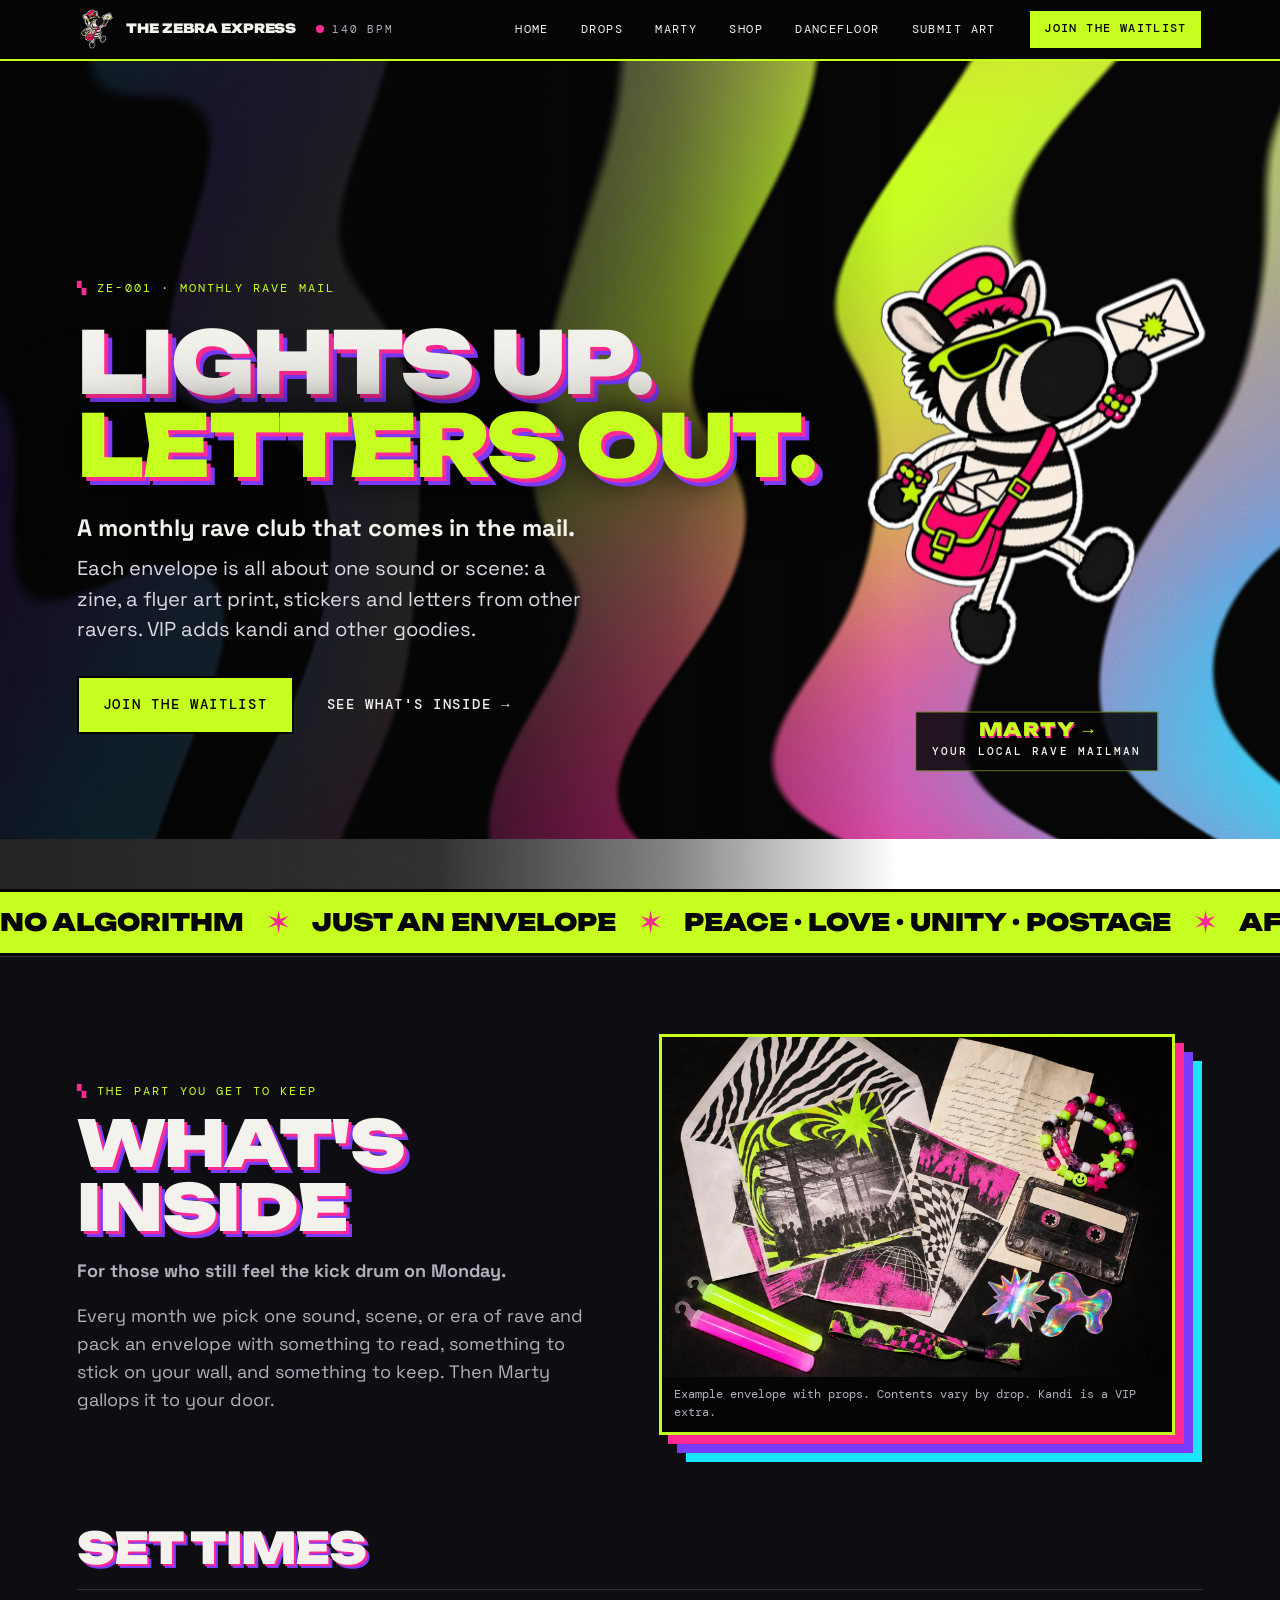
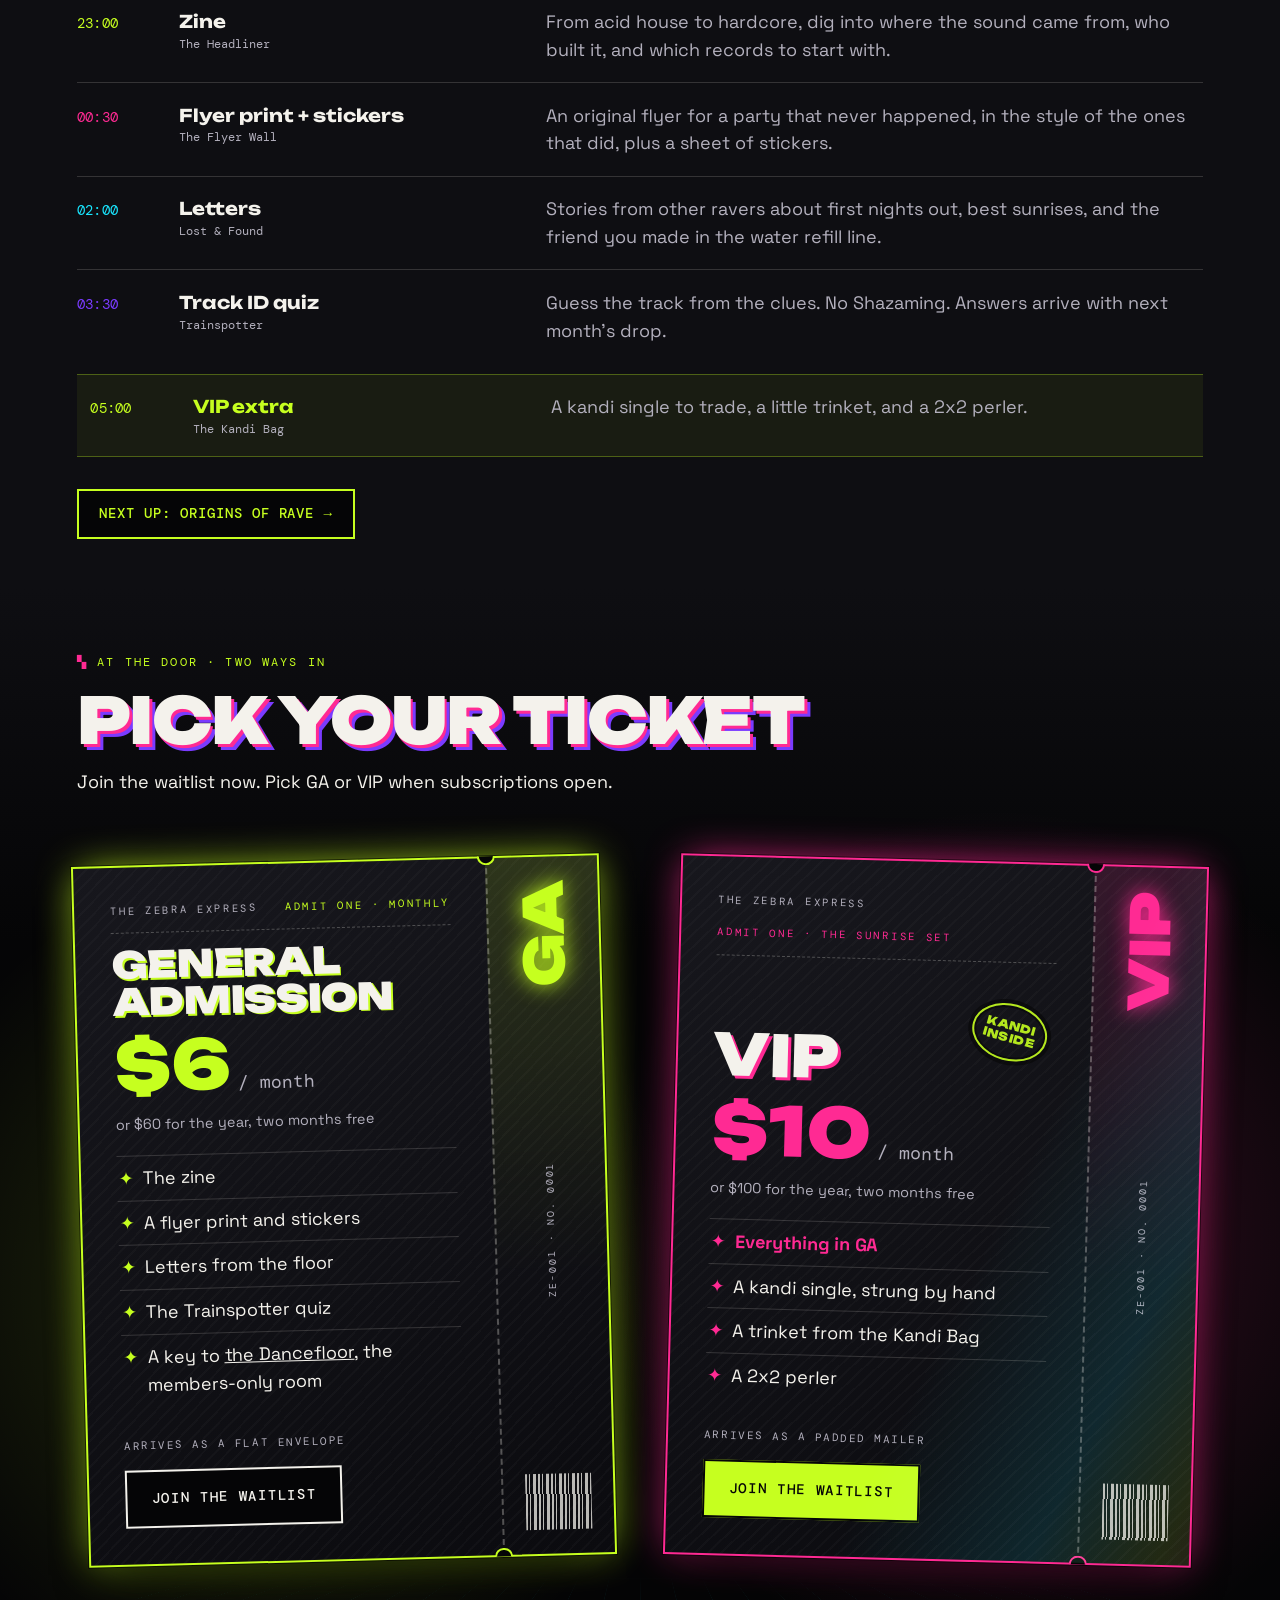
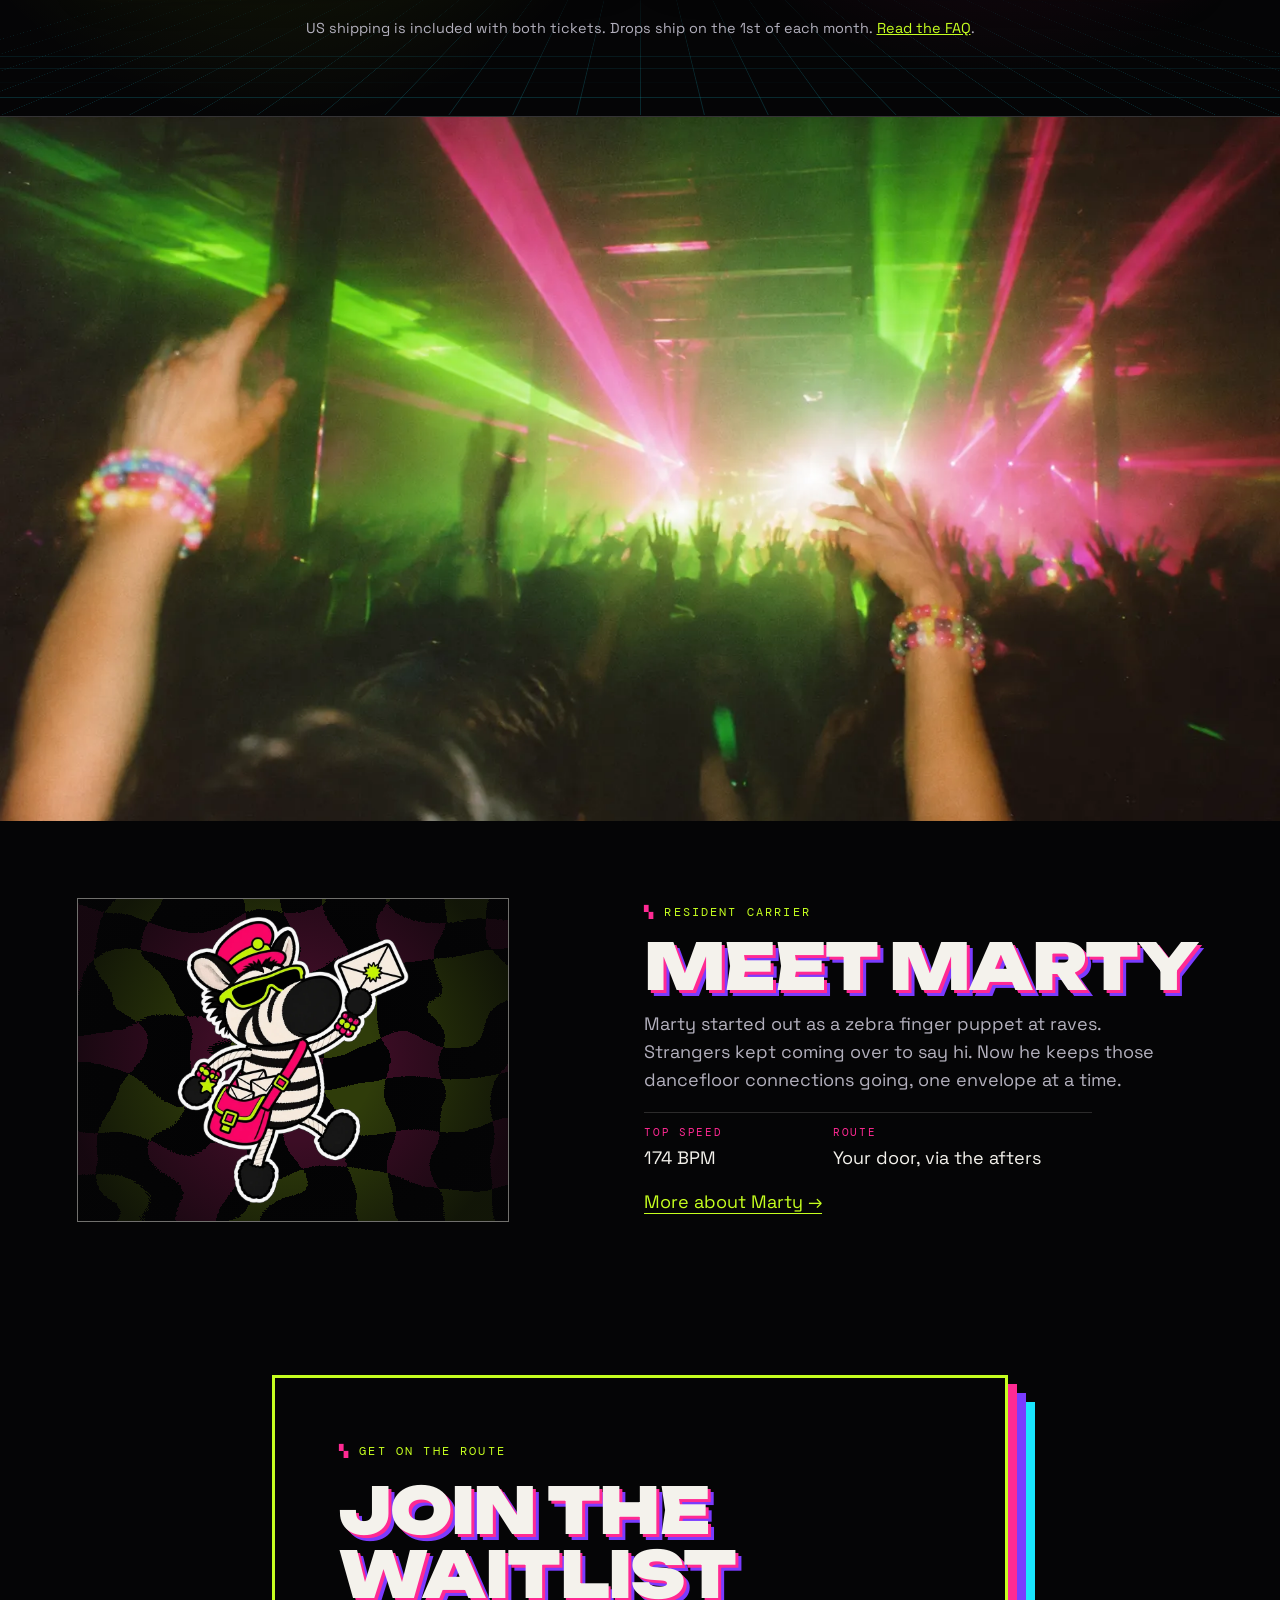
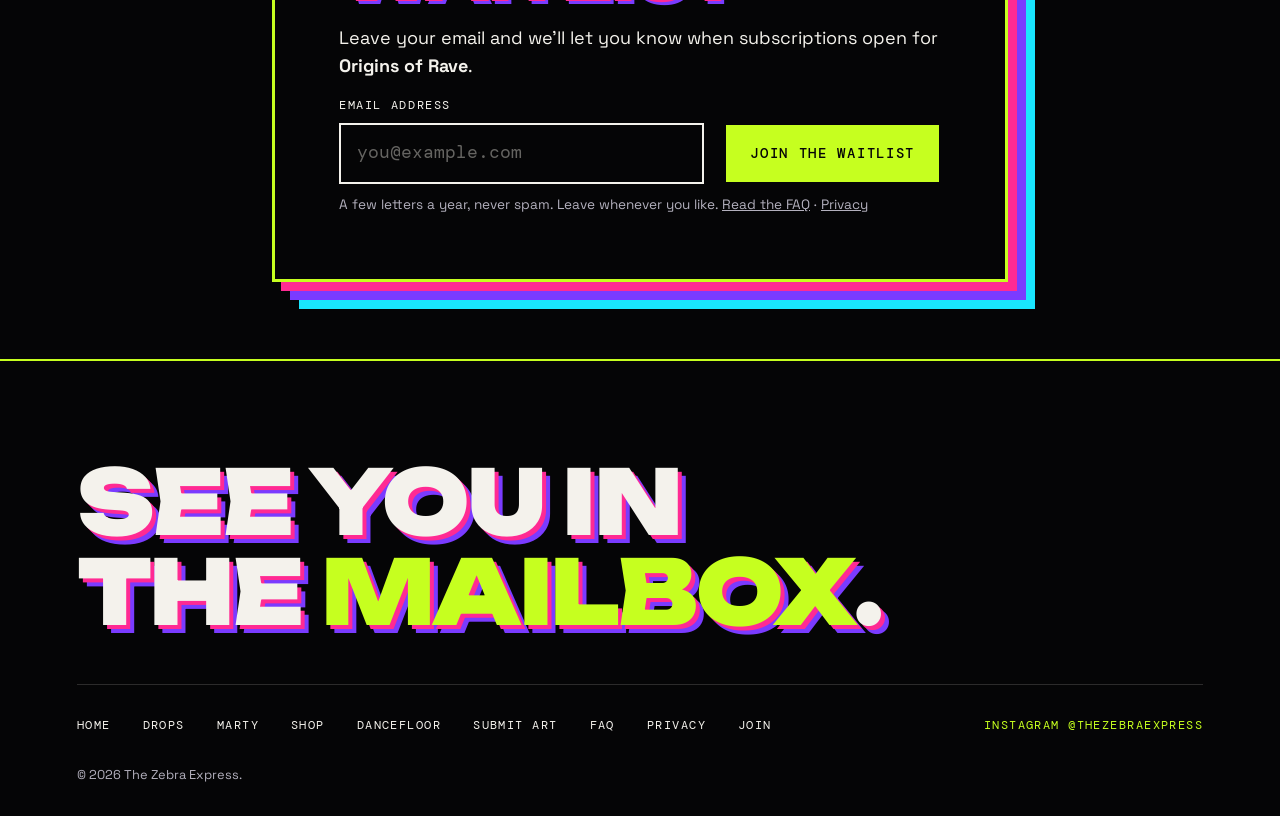
==== commit 2b708c6d: "Refine Zebra Express homepage and Marty backstory" ====
--- a/index.html
+++ b/index.html
@@ -22,7 +22,7 @@
   <link rel="preconnect" href="https://fonts.googleapis.com">
   <link rel="preconnect" href="https://fonts.gstatic.com" crossorigin>
   <link href="https://fonts.googleapis.com/css2?family=DM+Mono:wght@400;500&family=Space+Grotesk:wght@400;500;700&family=Unbounded:wght@500;900&display=swap" rel="stylesheet">
-  <link rel="stylesheet" href="styles.css?v=40">
+  <link rel="stylesheet" href="styles.css?v=48">
 </head>
 <body>
   <a class="skip" href="#main">Skip to content</a>
@@ -91,81 +91,49 @@
       </div>
     </div>
 
-    <!-- WHAT TO EXPECT -->
-    <section class="drop" id="drop">
-      <figure class="frame">
-        <img src="images/hero-envelope.webp" width="1600" height="1067" loading="lazy"
-             alt="An open envelope with a zebra-stripe liner spilling out rave flyers, a handwritten letter, kandi bracelets, a cassette, holographic stickers, a wristband and two glowsticks.">
-        <figcaption class="frame__note">For example. Every drop is different.</figcaption>
-      </figure>
-
-      <div class="drop__copy">
-        <p class="tag">The part you get to keep · Every month</p>
-        <h2>What to expect</h2>
-        <p>The lights come up, your ears ring, a stranger hands you a bracelet, and by Monday it's a blurry camera roll.</p>
-        <p>Every month we pick one sound, one scene or one era of rave, and pack an envelope with everything we love about it: something to read, something to stick on your wall, something to keep. Then Marty gallops it to your door.</p>
-        <p>No feed to refresh. Just mail, the slow kind, with your name on it.</p>
-        <dl class="label">
-          <div><dt>Format</dt><dd>Flat (GA) or padded (VIP)</dd></div>
-          <div><dt>Tempo</dt><dd>Monthly, out on the 1st</dd></div>
-          <div><dt>Ships</dt><dd>Within the US</dd></div>
-        </dl>
-        <div class="drop__links">
-          <a class="btn btn--ghost" href="#inside">See what's inside</a>
-          <a class="drop__next" href="drops.html">Next up: Drop 001, Origins of Rave →</a>
-        </div>
-      </div>
-    </section>
-
-    <!-- SET TIMES -->
-    <section class="inside" id="inside">
-      <div class="section-head">
-        <p class="tag">In every envelope · Room 1</p>
-        <h2>Set times</h2>
-      </div>
-
-      <ol class="sets">
+    <section class="inside" id="inside" aria-labelledby="inside-title">
+      <div class="drop" id="drop">
+        <div class="drop__copy">
+          <p class="tag">The part you get to keep</p>
+          <h2 id="inside-title">What's inside</h2>
+          <p><strong>For those who still feel the kick drum on Monday.</strong></p>
+          <p>Every month we pick one sound, scene, or era of rave and pack an envelope with something to read, something to stick on your wall, and something to keep. Then Marty gallops it to your door.</p>
+        </div>
+        <figure class="frame">
+          <img src="images/hero-envelope.webp" width="1600" height="1067" loading="lazy"
+               alt="An open envelope with a zebra-stripe liner spilling out rave flyers, a handwritten letter, kandi bracelets, a cassette, holographic stickers, a wristband and two glowsticks.">
+          <figcaption class="frame__note">Example envelope with props. Contents vary by drop. Kandi is a VIP extra.</figcaption>
+        </figure>
+      </div>
+      <h3 class="inside__lineup" id="set-times">Set times</h3>
+      <ol class="sets inside__sets" aria-labelledby="set-times">
         <li>
           <span class="sets__time">23:00</span>
-          <div>
-            <h3>The Headliner</h3>
-            <p>One sound per drop. Acid house, riddim, trance, hardcore, whatever keeps a room moving. Where it came from, who built it, and the records to start with.</p>
-          </div>
-          <span class="sets__kind">Zine</span>
+          <h4>Zine <span>The Headliner</span></h4>
+          <p>From acid house to hardcore, dig into where the sound came from, who built it, and which records to start with.</p>
         </li>
         <li>
           <span class="sets__time">00:30</span>
-          <div>
-            <h3>The Flyer Wall</h3>
-            <p>An original flyer print for a party that never happened, in the style of the ones that did, plus a sheet of stickers. Made for bedroom walls, fridge doors and water bottles.</p>
-          </div>
-          <span class="sets__kind">Print</span>
+          <h4>Flyer print + stickers <span>The Flyer Wall</span></h4>
+          <p>An original flyer for a party that never happened, in the style of the ones that did, plus a sheet of stickers.</p>
         </li>
         <li>
           <span class="sets__time">02:00</span>
-          <div>
-            <h3>Lost &amp; Found</h3>
-            <p>Stories from the floor, sent in by members. First raves, best sunrises, the friend you made at the water refill line and never saw again.</p>
-          </div>
-          <span class="sets__kind">Letters</span>
+          <h4>Letters <span>Lost &amp; Found</span></h4>
+          <p>Stories from other ravers about first nights out, best sunrises, and the friend you made in the water refill line.</p>
         </li>
         <li>
           <span class="sets__time">03:30</span>
-          <div>
-            <h3>Trainspotter</h3>
-            <p>A track ID quiz for the heads that know. Clues only, no Shazaming. Answers arrive with next month's drop.</p>
-          </div>
-          <span class="sets__kind">Quiz</span>
-        </li>
-        <li>
+          <h4>Track ID quiz <span>Trainspotter</span></h4>
+          <p>Guess the track from the clues. No Shazaming. Answers arrive with next month's drop.</p>
+        </li>
+        <li class="inside__vip">
           <span class="sets__time">05:00</span>
-          <div>
-            <h3>The Kandi Bag</h3>
-            <p>The sunrise set, for VIP. A kandi single to trade, a little trinket and a 2x2 perler, packed in with everything else before Marty left.</p>
-          </div>
-          <span class="sets__kind sets__kind--vip">VIP</span>
+          <h4>VIP extra <span>The Kandi Bag</span></h4>
+          <p>A kandi single to trade, a little trinket, and a 2x2 perler.</p>
         </li>
       </ol>
+      <p class="inside__next"><a class="btn btn--ghost" href="drops.html">Next up: Origins of Rave →</a></p>
     </section>
 
     <!-- TICKETS -->
@@ -173,6 +141,7 @@
       <div class="section-head">
         <p class="tag">At the door · Two ways in</p>
         <h2>Pick your ticket</h2>
+        <p class="tickets__intro">Join the waitlist now. Pick GA or VIP when subscriptions open.</p>
       </div>
 
       <div class="tickets__list">
@@ -202,10 +171,12 @@
         </article>
 
         <article class="ticket ticket--vip">
-          <p class="ticket__stamp" aria-hidden="true">Kandi<br>inside</p>
           <div class="ticket__main">
-            <p class="ticket__head"><span>The Zebra Express</span><span>Admit one · all access</span></p>
-            <h3>VIP</h3>
+            <p class="ticket__head"><span>The Zebra Express</span><span>Admit one · the sunrise set</span></p>
+            <div class="ticket__title">
+              <h3>VIP</h3>
+              <p class="ticket__stamp" aria-hidden="true">Kandi<br>inside</p>
+            </div>
             <p class="ticket__price"><strong>$10</strong><span>/ month</span></p>
             <p class="ticket__year">or $100 for the year, two months free</p>
             <ul>
@@ -227,36 +198,32 @@
         </article>
       </div>
 
-      <p class="tickets__fine"><strong>Subscriptions open soon.</strong> Join the waitlist and you can pick GA or VIP the moment doors open. Both tickets: US shipping included, out on the 1st of every month, cancel any time. <a href="faq.html">Questions?</a></p>
+      <p class="tickets__fine">US shipping is included with both tickets. Drops ship on the 1st of each month. <a href="faq.html">Read the FAQ</a>.</p>
     </section>
 
     <!-- CROWD BAND -->
-    <section class="band" aria-label="Peace, love, unity, postage">
+    <div class="band">
       <img src="images/rave-crowd.webp" width="1600" height="1067" loading="lazy"
            alt="Hands in the air in a dark warehouse, green and magenta lasers cutting through haze.">
-      <p class="band__text" aria-hidden="true">Peace<br>Love<br>Unity<br>Postage</p>
-    </section>
+    </div>
 
     <!-- MARTY -->
     <section class="marty" id="marty">
+      <div class="marty__copy">
+        <p class="tag">Resident carrier</p>
+        <h2>Meet Marty</h2>
+        <p>Marty started out as a zebra finger puppet at raves. Strangers kept coming over to say hi. Now he keeps those dancefloor connections going, one envelope at a time.</p>
+      </div>
       <div class="marty__art">
         <img src="images/marty.webp?v=5" width="900" height="900" loading="lazy"
              alt="Marty, a cartoon zebra in a pink mail carrier cap and green rave sunglasses, dancing with a satchel full of envelopes and holding one up.">
       </div>
-      <div class="marty__copy">
-        <p class="tag">Resident carrier</p>
-        <h2>Meet Marty</h2>
-        <p>Marty is a zebra. Express mail used to run on ponies. Marty figured stripes were faster, and by the time anyone argued he'd already done the whole route twice.</p>
+      <div class="marty__details">
         <dl class="specs">
           <div><dt>Top speed</dt><dd>174 BPM</dd></div>
           <div><dt>Route</dt><dd>Your door, via the afters</dd></div>
-          <div><dt>Stripes</dt><dd>Real. He gets asked a lot.</dd></div>
-          <div><dt>Never without</dt><dd>Earplugs, spare kandi, your mail</dd></div>
         </dl>
-        <div class="marty__more">
-          <a class="btn" href="marty.html">Learn more about Marty</a>
-          <a class="btn btn--ghost" href="marty.html#tour">See where he's going next</a>
-        </div>
+        <a class="marty__more" href="marty.html">More about Marty →</a>
       </div>
     </section>
 
@@ -264,9 +231,9 @@
     <section class="join window" id="join">
       <div class="join__card">
         <div class="join__ask" id="join-ask">
-          <p class="tag">Get on the route · Drop 001 leaves soon</p>
+          <p class="tag">Get on the route</p>
           <h2>Join the waitlist</h2>
-          <p>Subscriptions aren't open yet. Leave your email and we'll tell you the moment the first envelope is ready to send. You'll pick GA ($6 a month) or VIP ($10 a month) when doors open.</p>
+          <p>Leave your email and we'll let you know when subscriptions open for <strong>Origins of Rave</strong>.</p>
 
           <form class="signup" id="signup" novalidate>
             <label for="email">Email address</label>
@@ -288,8 +255,7 @@
               <div class="flipbook__frames" role="img" aria-label="Cartoon Marty doing a happy shuffle"></div>
             </div>
             <div class="join__hype">
-              <p>Marty's already dancing about it. You're on the waitlist for Drop 001: <strong>Origins of Rave</strong>.</p>
-              <p>Doors open soon. When subscriptions go live you'll be the first to know, before anyone else gets the link. Keep an eye on your inbox, and on <a href="https://www.instagram.com/thezebraexpress/" rel="noopener" target="_blank">@thezebraexpress</a> for sneak peeks.</p>
+              <p>You're on the list for <strong>Origins of Rave</strong>. Watch your inbox for the signup link when subscriptions open.</p>
               <p class="join__next"><a href="drops.html">See what's dropping →</a></p>
             </div>
           </div>
--- a/styles.css
+++ b/styles.css
@@ -127,7 +127,7 @@
 }
 
 /* Solid sections cover the background; .window sections let it through */
-.drop, .inside, .marty, .site-footer { background: var(--ink); }
+.inside, .marty, .site-footer { background: var(--ink); }
 
 /* ---------- Buttons ---------- */
 
@@ -445,10 +445,10 @@
 
 .drop {
   display: grid;
-  grid-template-columns: minmax(0, 1.05fr) minmax(0, 1fr);
+  grid-template-columns: minmax(0, 1fr) minmax(0, 1.05fr);
   align-items: center;
-  gap: clamp(3rem, 6vw, 6rem);
-  padding: var(--section-y) var(--pad);
+  gap: clamp(1.4rem, 5vw, 5rem);
+  margin-bottom: clamp(2rem, 5vw, 4rem);
 }
 
 .frame {
@@ -459,27 +459,25 @@
 }
 .frame:hover { box-shadow: 12px 12px 0 var(--cyan), 24px 24px 0 var(--pink), 36px 36px 0 var(--uv); }
 .frame img { width: 100%; }
+.frame__note {
+  background: var(--ink);
+  padding: 0.6rem 0.75rem;
+  font-family: var(--mono);
+  font-size: 0.72rem;
+  color: var(--dim);
+}
 
 .drop__copy > * + * { margin-top: 1.1rem; }
-.drop__copy h2 { margin-bottom: 1.75rem; }
+.drop__copy > .tag + h2 { margin-top: 0.65rem; }
 .drop__copy > p:not(.tag) { max-width: 34rem; color: var(--dim); }
 
-.label {
-  display: grid;
-  grid-template-columns: repeat(3, minmax(0, 1fr));
-  margin: 2.25rem 0 0;
-  border: 1px solid var(--line);
-}
-.label div { padding: 0.85rem 1rem; }
-.label div + div { border-left: 1px solid var(--line); }
-.label dt, .specs dt {
+.specs dt {
   font-family: var(--mono);
   font-size: 0.68rem;
   letter-spacing: 0.16em;
   text-transform: uppercase;
   color: var(--pink);
 }
-.label dd { margin: 0.25rem 0 0; font-family: var(--mono); font-size: 0.9rem; }
 
 /* ---------- Set times ---------- */
 
@@ -527,15 +525,61 @@
   color: var(--row);
 }
 
-.sets li:hover { background: var(--row); color: var(--ink); }
-.sets li:hover :is(.sets__time, .sets__kind, p) { color: var(--ink); }
-.sets li:nth-child(5n + 4):hover,
-.sets li:nth-child(5n + 4):hover :is(.sets__time, .sets__kind, p) { color: var(--white); }
+.sets:not(.inside__sets) li:hover { background: var(--row); color: var(--ink); }
+.sets:not(.inside__sets) li:hover :is(.sets__time, .sets__kind, p) { color: var(--ink); }
+.sets:not(.inside__sets) li:nth-child(5n + 4):hover,
+.sets:not(.inside__sets) li:nth-child(5n + 4):hover :is(.sets__time, .sets__kind, p) { color: var(--white); }
+
+.inside__lineup {
+  margin-bottom: 1.15rem;
+  font-size: clamp(1.6rem, 3.4vw, 2.8rem);
+  letter-spacing: -0.025em;
+  text-shadow: var(--echo);
+}
+.inside__sets li {
+  grid-template-columns: 4rem minmax(0, 1fr) minmax(0, 2fr);
+  gap: 0.45rem clamp(1rem, 3vw, 2.5rem);
+  padding: 1.15rem 0;
+}
+.inside__sets .sets__time { font-size: 0.85rem; }
+.inside__sets h4 {
+  margin: 0;
+  font-family: var(--display);
+  font-size: clamp(0.88rem, 1.65vw, 1.1rem);
+  line-height: 1.3;
+}
+.inside__sets h4 span {
+  display: block;
+  margin-top: 0.25rem;
+  font-family: var(--mono);
+  font-size: 0.76rem;
+  font-weight: 400;
+  color: var(--dim);
+}
+.inside__sets p { margin: 0; }
+.inside__sets li.inside__vip {
+  margin-top: 0.7rem;
+  padding-inline: 0.85rem;
+  background: rgb(198 255 31 / 0.06);
+  border-block-color: rgb(198 255 31 / 0.3);
+}
+.inside__vip h4 { color: var(--acid); }
+.inside__next { margin-top: clamp(1.4rem, 3vw, 2rem); }
+.inside__next .btn {
+  padding: 0.75rem clamp(0.75rem, 3vw, 1.25rem);
+  border-color: var(--acid);
+  color: var(--acid);
+  font-size: clamp(0.72rem, 2.2vw, 0.88rem);
+  letter-spacing: 0.07em;
+}
+.inside__next .btn:hover, .inside__next .btn:focus-visible {
+  background: var(--acid);
+  color: var(--ink);
+}
 
 /* ---------- Crowd band ---------- */
 
 .band {
-  position: relative;
   height: clamp(22rem, 62vw, 44rem);
   overflow: hidden;
   background: var(--ink);
@@ -547,20 +591,9 @@
   animation: hue 24s linear infinite;
 }
 @keyframes hue { to { filter: hue-rotate(360deg); } }
-.band__text {
-  position: absolute;
-  inset: 0;
-  display: grid;
-  place-content: center;
-  font-family: var(--display);
-  font-weight: 900;
-  font-size: clamp(2.2rem, 9.5vw, 9rem);
-  line-height: 0.92;
-  letter-spacing: -0.03em;
-  text-transform: uppercase;
-  text-align: center;
-  color: var(--white);
-  mix-blend-mode: difference;
+@media (max-width: 600px) {
+  .band { height: clamp(12.5rem, 58vw, 15rem); }
+  .band img { object-position: center 48%; }
 }
 
 /* ---------- Marty ---------- */
@@ -568,18 +601,20 @@
 .marty {
   display: grid;
   grid-template-columns: minmax(0, 0.9fr) minmax(0, 1fr);
-  align-items: center;
-  gap: clamp(2rem, 5vw, 5rem);
+  grid-template-areas: "art copy" "art details";
+  gap: 1.15rem clamp(2rem, 5vw, 5rem);
   padding: var(--section-y) var(--pad);
 }
 
 .marty__art {
+  grid-area: art;
+  align-self: center;
+  width: 100%;
+  max-width: 27rem;
   position: relative;
-  aspect-ratio: 1;
-  display: grid;
-  place-items: center;
+  aspect-ratio: 4 / 3;
   overflow: hidden;
-  border: 3px solid var(--white);
+  border: 1px solid rgb(244 242 236 / 0.45);
   background: var(--ink);
 }
 /* The warped checkerboard behind him, kept quiet so Marty does the talking */
@@ -600,21 +635,38 @@
   pointer-events: none;
 }
 @keyframes drift { to { transform: rotate(360deg); } }
-.marty__art img { position: relative; z-index: 1; width: 88%; transition: transform 0.4s cubic-bezier(0.3, 1.6, 0.5, 1); }
+.marty__art img {
+  position: absolute;
+  inset: 0;
+  z-index: 1;
+  width: 100%;
+  height: 100%;
+  padding: 0.75rem;
+  object-fit: contain;
+  transition: transform 0.4s cubic-bezier(0.3, 1.6, 0.5, 1);
+}
 .marty__art:hover img { transform: rotate(-5deg) scale(1.05); }
 
-.marty__copy > * + * { margin-top: 1.25rem; }
+.marty__copy { grid-area: copy; align-self: end; }
+.marty__copy > * + * { margin-top: 0.75rem; }
 .marty__copy > p:not(.tag) { max-width: 34rem; color: var(--dim); }
-
-.specs { margin: 2rem 0 0; }
+.marty__details { grid-area: details; align-self: start; }
+.marty__more { display: inline-block; margin-top: 1rem; color: var(--acid); text-underline-offset: 0.25em; }
+
+.specs {
+  display: grid;
+  grid-template-columns: minmax(0, 1fr) minmax(0, 1.5fr);
+  gap: 1rem;
+  max-width: 28rem;
+  margin: 0;
+  border-top: 1px solid var(--line);
+}
 .specs div {
   display: grid;
-  grid-template-columns: 9.5rem minmax(0, 1fr);
-  gap: 1rem;
-  padding: 0.75rem 0;
-  border-top: 1px solid var(--line);
-}
-.specs dt { padding-top: 0.35em; }
+  align-content: start;
+  gap: 0.2rem;
+  padding-top: 0.7rem;
+}
 .specs dd { margin: 0; }
 
 /* ---------- Join ---------- */
@@ -659,6 +711,8 @@
 .signup__msg { min-height: 1.5em; margin-top: 1.1rem; font-weight: 500; color: var(--acid); }
 .signup__msg.is-error { color: var(--pink); }
 .signup__note { margin-top: 0.25rem; font-size: 0.85rem; color: var(--dim); }
+.join__ask .signup__msg:empty { min-height: 0; margin: 0; }
+.join__ask .signup__note { margin-top: 0.65rem; }
 
 /* ---------- Footer ---------- */
 
@@ -785,9 +839,18 @@
   .hero__note span { font-size: clamp(0.48rem, 1.35vw, 0.62rem); letter-spacing: 0.1em; }
   .frame { margin: 0 20px 20px 0; box-shadow: 6px 6px 0 var(--pink), 12px 12px 0 var(--uv), 18px 18px 0 var(--cyan); }
   .join__card { box-shadow: 6px 6px 0 var(--pink), 12px 12px 0 var(--uv); margin-right: 12px; }
-  .marty__art { max-width: 26rem; }
+  #join .join__card {
+    box-shadow: 4px 4px 0 rgb(255 42 147 / 0.6), 8px 8px 0 rgb(122 59 255 / 0.45);
+    margin-right: 8px;
+  }
+  .marty { grid-template-areas: "copy" "art" "details"; }
+  .marty__art { max-width: 22rem; }
   .sets li { grid-template-columns: 4.25rem minmax(0, 1fr); }
   .sets__kind { grid-column: 2; justify-self: start; }
+  .inside__sets li { grid-template-columns: minmax(0, 1fr) auto; }
+  .inside__sets .sets__time { grid-column: 2; grid-row: 1; }
+  .inside__sets h4 { grid-column: 1; grid-row: 1; }
+  .inside__sets p { grid-column: 1 / -1; }
 }
 
 @media (max-width: 480px) {
@@ -796,10 +859,9 @@
   .wordmark img { width: 34px; height: 34px; }
   .wordmark span { max-width: 4.6rem; }
   .btn--small { padding: 0.55rem 0.6rem; letter-spacing: 0.06em; }
-  .specs div { grid-template-columns: minmax(0, 1fr); gap: 0.15rem; }
-  .label { grid-template-columns: minmax(0, 1fr); }
-  .label div + div { border-left: 0; border-top: 1px solid var(--line); }
   .signup .btn { width: 100%; }
+  .join__ask .signup { margin-top: 1.25rem; }
+  .join__ask .signup__row { display: grid; gap: 0.65rem; }
   .hero { row-gap: 0.75rem; padding-block: 1.5rem 1.1rem; }
   .hero > .lede strong {
     font-size: min(1.06em, calc((100vw - 2 * var(--pad) - 0.25rem) / 22));
@@ -1139,9 +1201,6 @@
   background: repeating-linear-gradient(115deg, transparent 0 22px, rgba(244, 242, 236, 0.05) 22px 44px);
 }
 
-/* Link from the home page's Meet Marty section */
-.marty__more { display: flex; flex-wrap: wrap; gap: 1.5rem; margin-top: 2.25rem; }
-
 @media (max-width: 860px) {
   .chapters, .spot__steps { grid-template-columns: minmax(0, 1fr); }
   .spot__steps li { margin-right: 12px; }
@@ -1576,6 +1635,7 @@
   pointer-events: none;
 }
 .tickets > * { position: relative; }
+.tickets__intro { color: var(--white); }
 
 .tickets__list {
   display: grid;
@@ -1645,6 +1705,7 @@
   text-shadow: 0.05em 0.05em 0 var(--c);
 }
 .ticket--vip h3 { font-size: clamp(2.2rem, 5vw, 3.6rem); }
+.ticket__title { display: flex; align-items: center; justify-content: space-between; gap: 1rem; }
 .ticket__price { display: flex; align-items: baseline; gap: 0.4rem; font-family: var(--mono); color: var(--dim); }
 .ticket__price strong { font-family: var(--display); font-weight: 900; font-size: clamp(2.8rem, 6vw, 4.25rem); line-height: 1; color: var(--c); }
 .ticket__year { font-size: 0.9rem; color: var(--dim); }
@@ -1707,10 +1768,8 @@
 
 /* A rubber stamp slapped on the VIP ticket */
 .ticket__stamp {
-  position: absolute;
-  top: clamp(3.25rem, 6vw, 4rem);
-  right: clamp(6.5rem, 11vw, 8.5rem);
-  z-index: 1;
+  flex: none;
+  margin: 0.5rem 0.4rem;
   font-family: var(--display);
   font-weight: 900;
   font-size: 0.72rem;
@@ -1733,17 +1792,22 @@
 
 @media (max-width: 860px) {
   .tickets__list { grid-template-columns: minmax(0, 1fr); max-width: 32rem; }
-  .tickets__list { grid-auto-rows: 1fr; }
-}
-@media (max-width: 420px) {
-  /* the stub moves to the bottom, torn along a horizontal perforation */
+}
+@media (max-width: 600px) {
+  .tickets__list { gap: 1.5rem; }
   .ticket { grid-template-columns: minmax(0, 1fr); }
-  .ticket__stub { flex-direction: row; border-left: 0; border-top: 2px dashed rgb(244 242 236 / 0.3); padding: 0.9rem 1.25rem; }
+  .ticket__main { gap: 0.6rem; padding: 1.15rem; }
+  .ticket__head { gap: 0.35rem 1rem; padding-bottom: 0.55rem; }
+  .ticket h3 { min-height: 0; }
+  .ticket li { padding-block: 0.36rem; }
+  .ticket__foot { gap: 0.65rem; padding-top: 0.65rem; }
+  .ticket__foot .btn { min-height: 44px; padding: 0.65rem 1.1rem; }
+  .ticket__stub { flex-direction: row; gap: 0.65rem; border-left: 0; border-top: 2px dashed rgb(244 242 236 / 0.3); padding: 0.55rem 1.15rem; }
   .ticket__tier, .ticket__code { writing-mode: horizontal-tb; transform: none; }
-  .ticket__tier { font-size: 2rem; }
-  .ticket__barcode { width: 5rem; height: 2.25rem; }
+  .ticket__tier { font-size: 1.65rem; }
+  .ticket__barcode { width: clamp(3.5rem, 18vw, 5rem); height: 1.6rem; }
   .ticket__stub::before, .ticket__stub::after { display: none; }
-  .ticket__stamp { right: 1.25rem; }
+  .tickets__fine { margin-top: 1.75rem; }
 }
 @media (prefers-reduced-motion: reduce) {
   .ticket--vip::after { animation: none; }
@@ -1760,24 +1824,6 @@
     radial-gradient(ellipse 45% 55% at 78% 58%, rgb(255 42 147 / 0.2), transparent 70%),
     linear-gradient(var(--ink-2), var(--ink) 22rem);
 }
-
-/* What-to-expect section: a caption on the example photo, and links on to the set times and the next drop */
-.frame { position: relative; }
-.frame__note {
-  position: absolute;
-  left: 0.75rem;
-  bottom: 0.75rem;
-  background: var(--ink);
-  padding: 0.35rem 0.6rem;
-  font-family: var(--mono);
-  font-size: 0.68rem;
-  letter-spacing: 0.12em;
-  text-transform: uppercase;
-  color: var(--dim);
-}
-.drop__links { display: flex; flex-wrap: wrap; align-items: center; gap: 1rem 1.75rem; margin-top: 2rem !important; }
-.drop__next { font-family: var(--mono); font-size: 0.8rem; letter-spacing: 0.1em; text-transform: uppercase; color: var(--acid); text-decoration: none; }
-.drop__next:hover { text-decoration: underline; }
 
 /* ==========================================================================
    Drops: the current drop as an old-school rave flyer, its teaser, the archive
